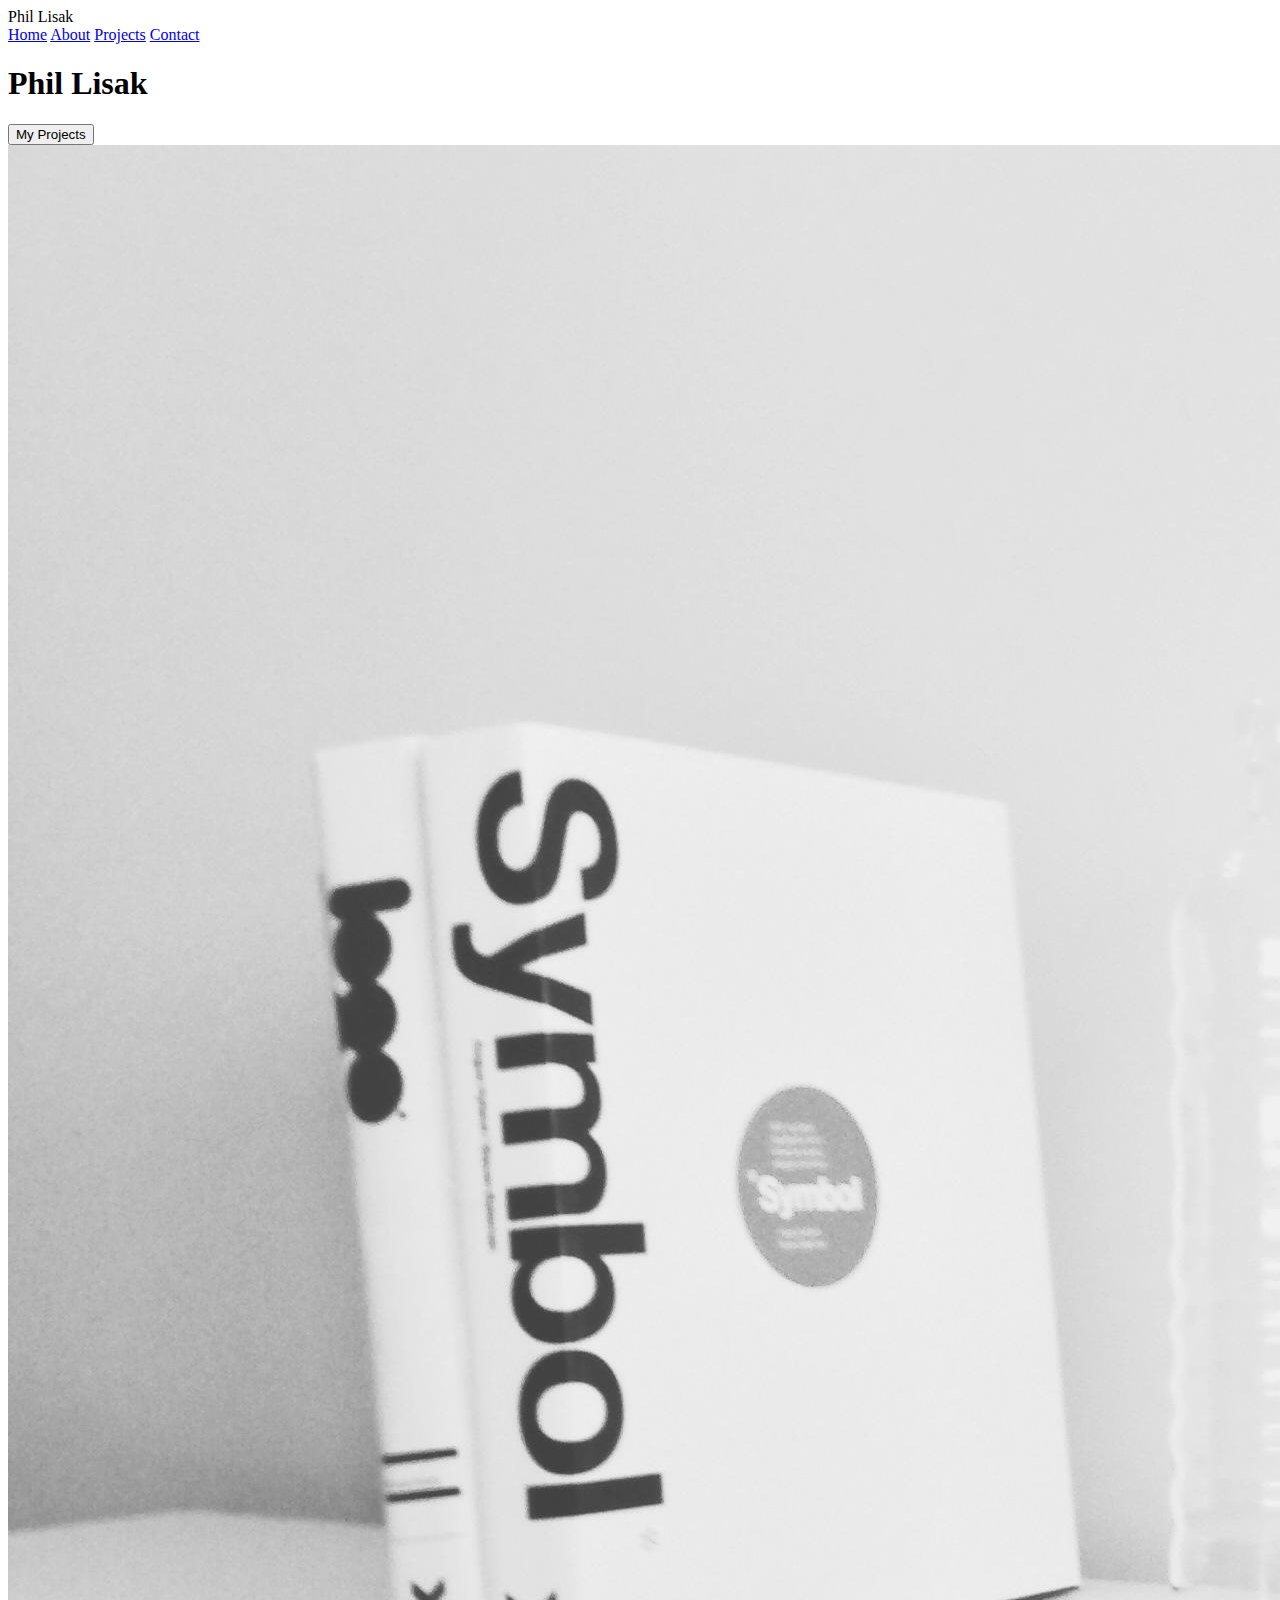
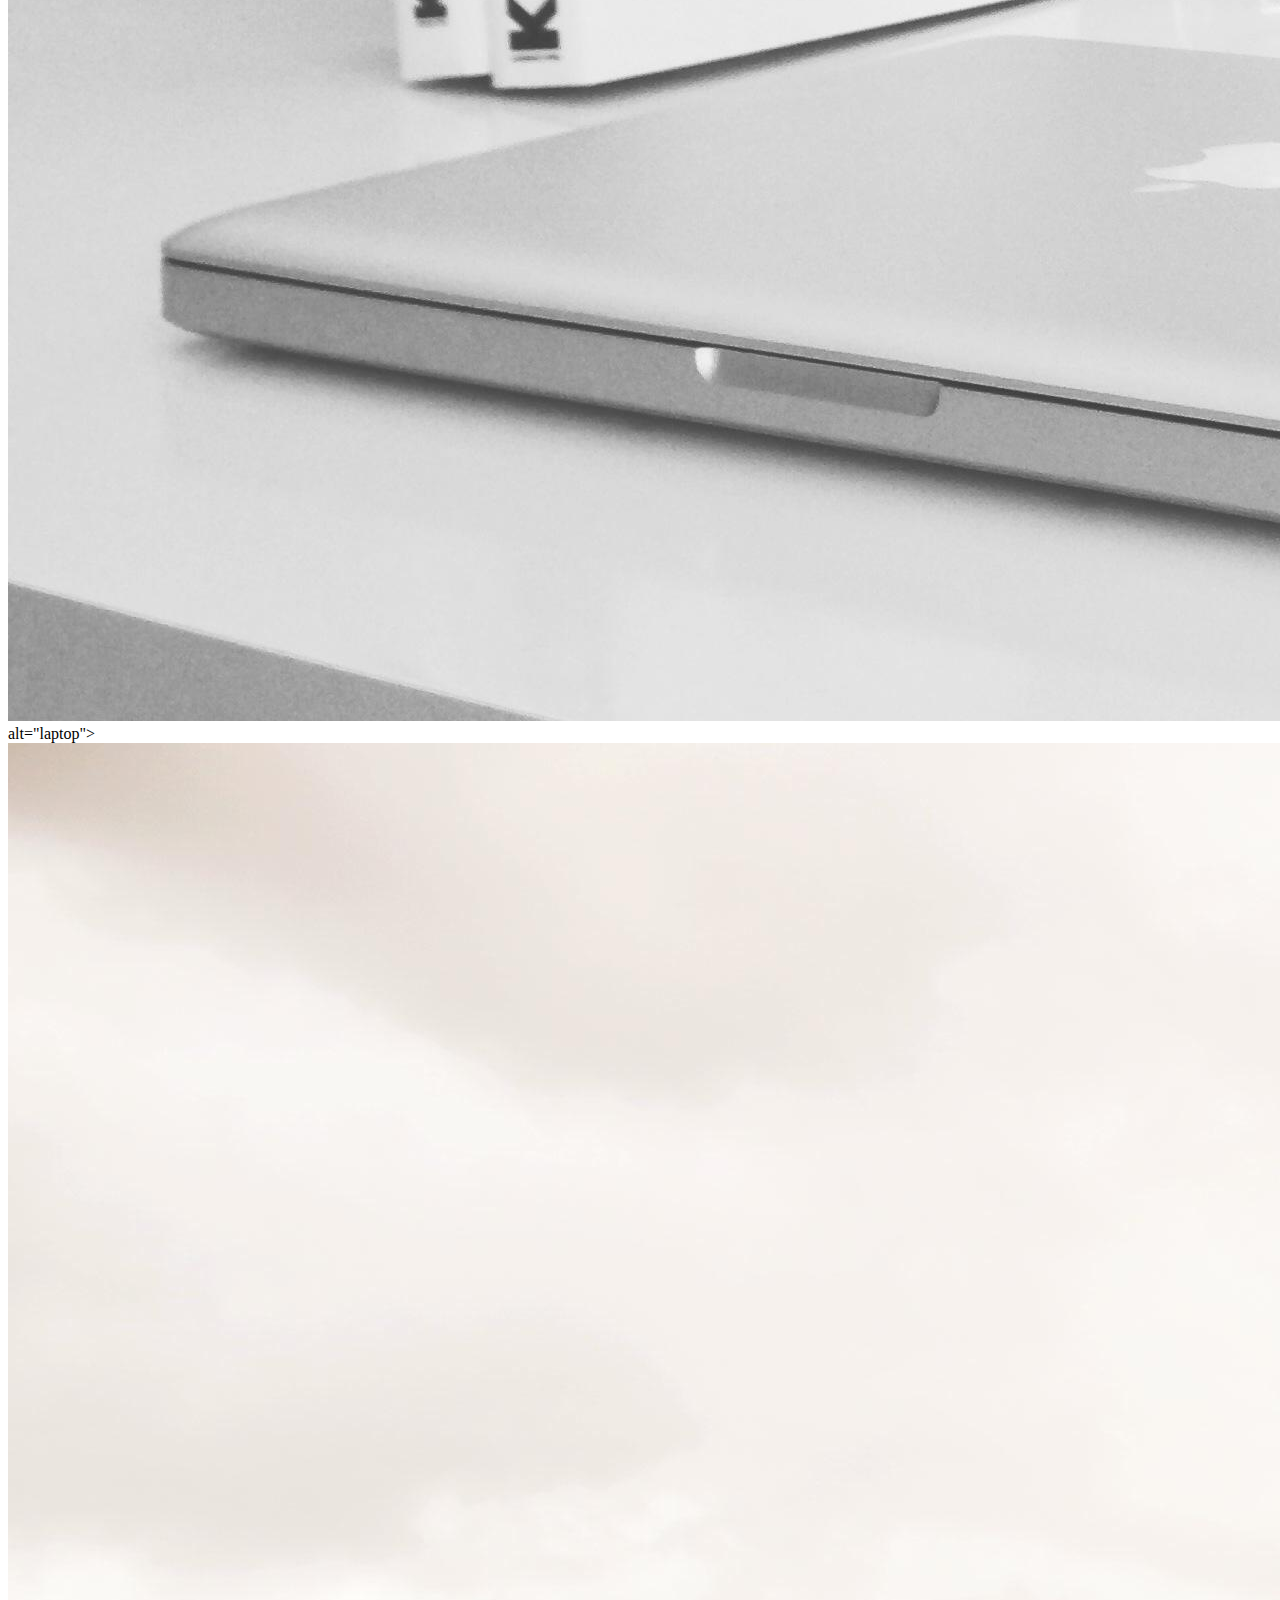
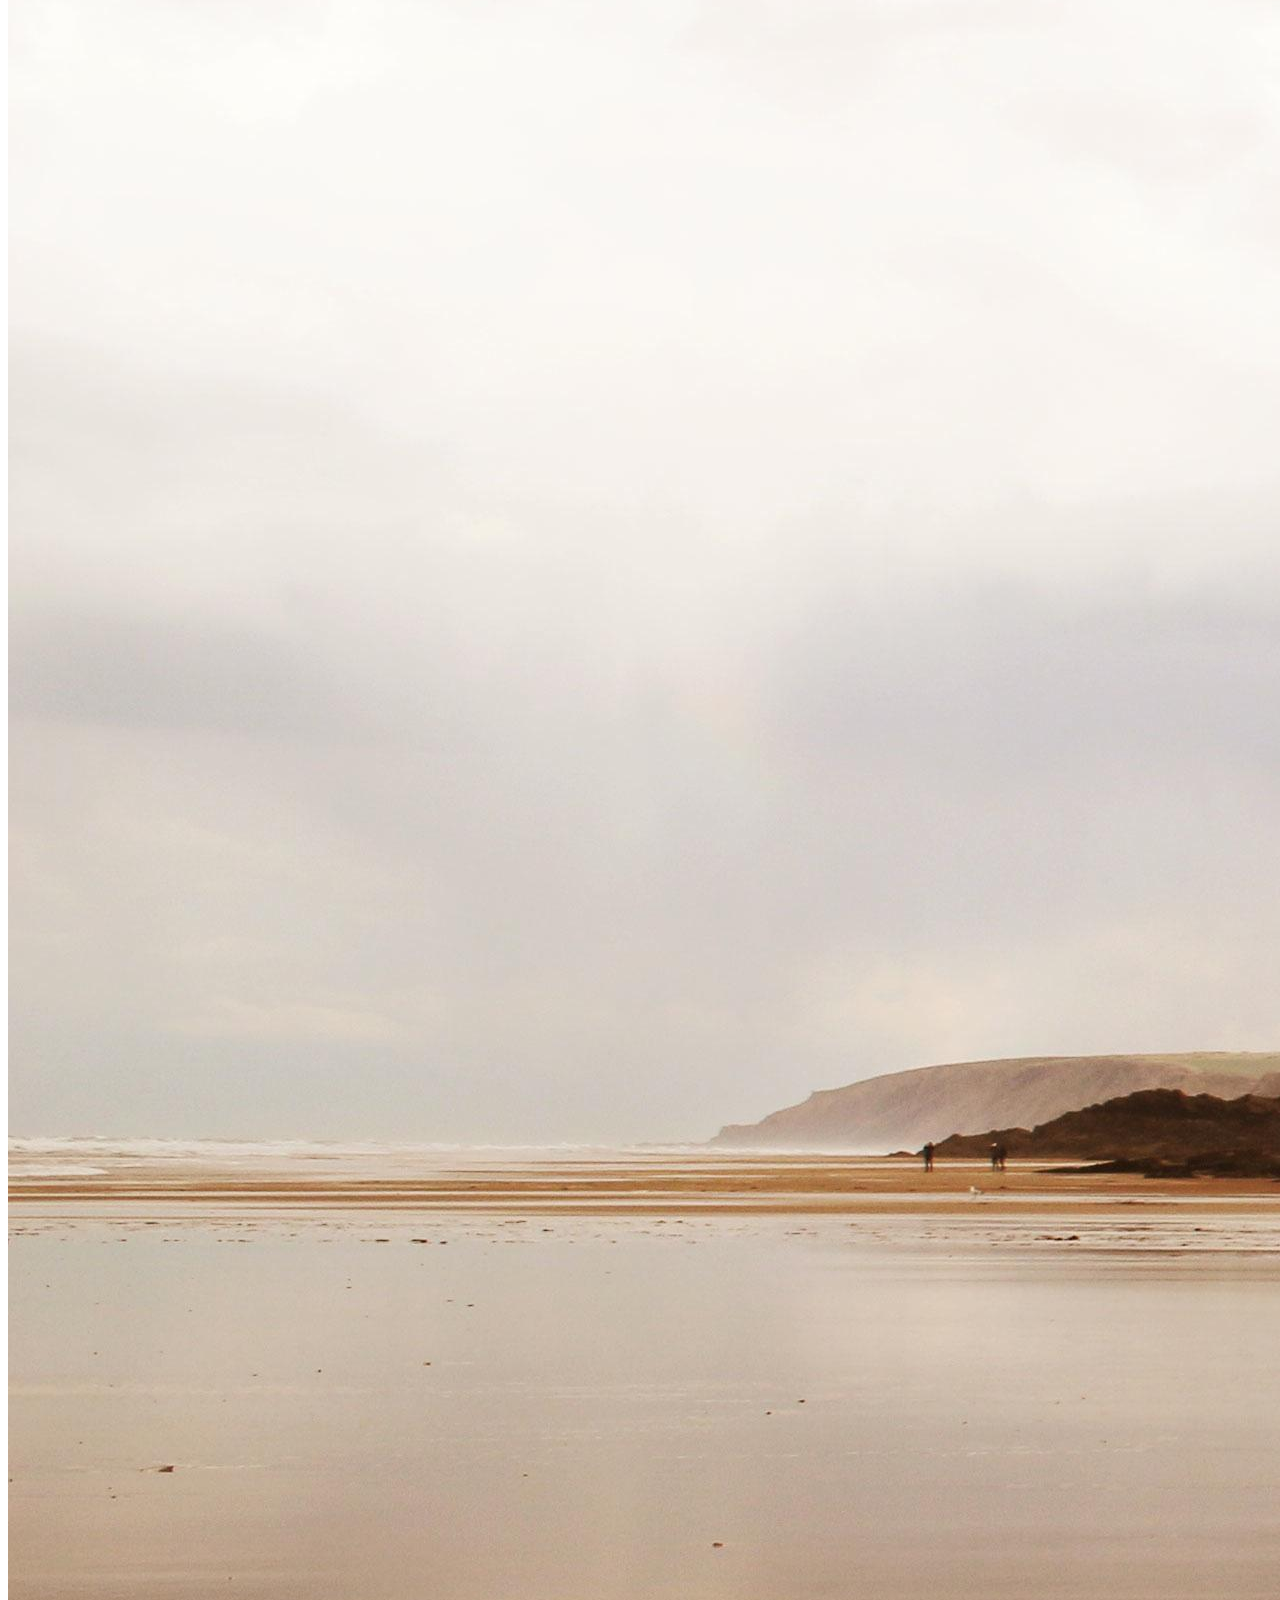
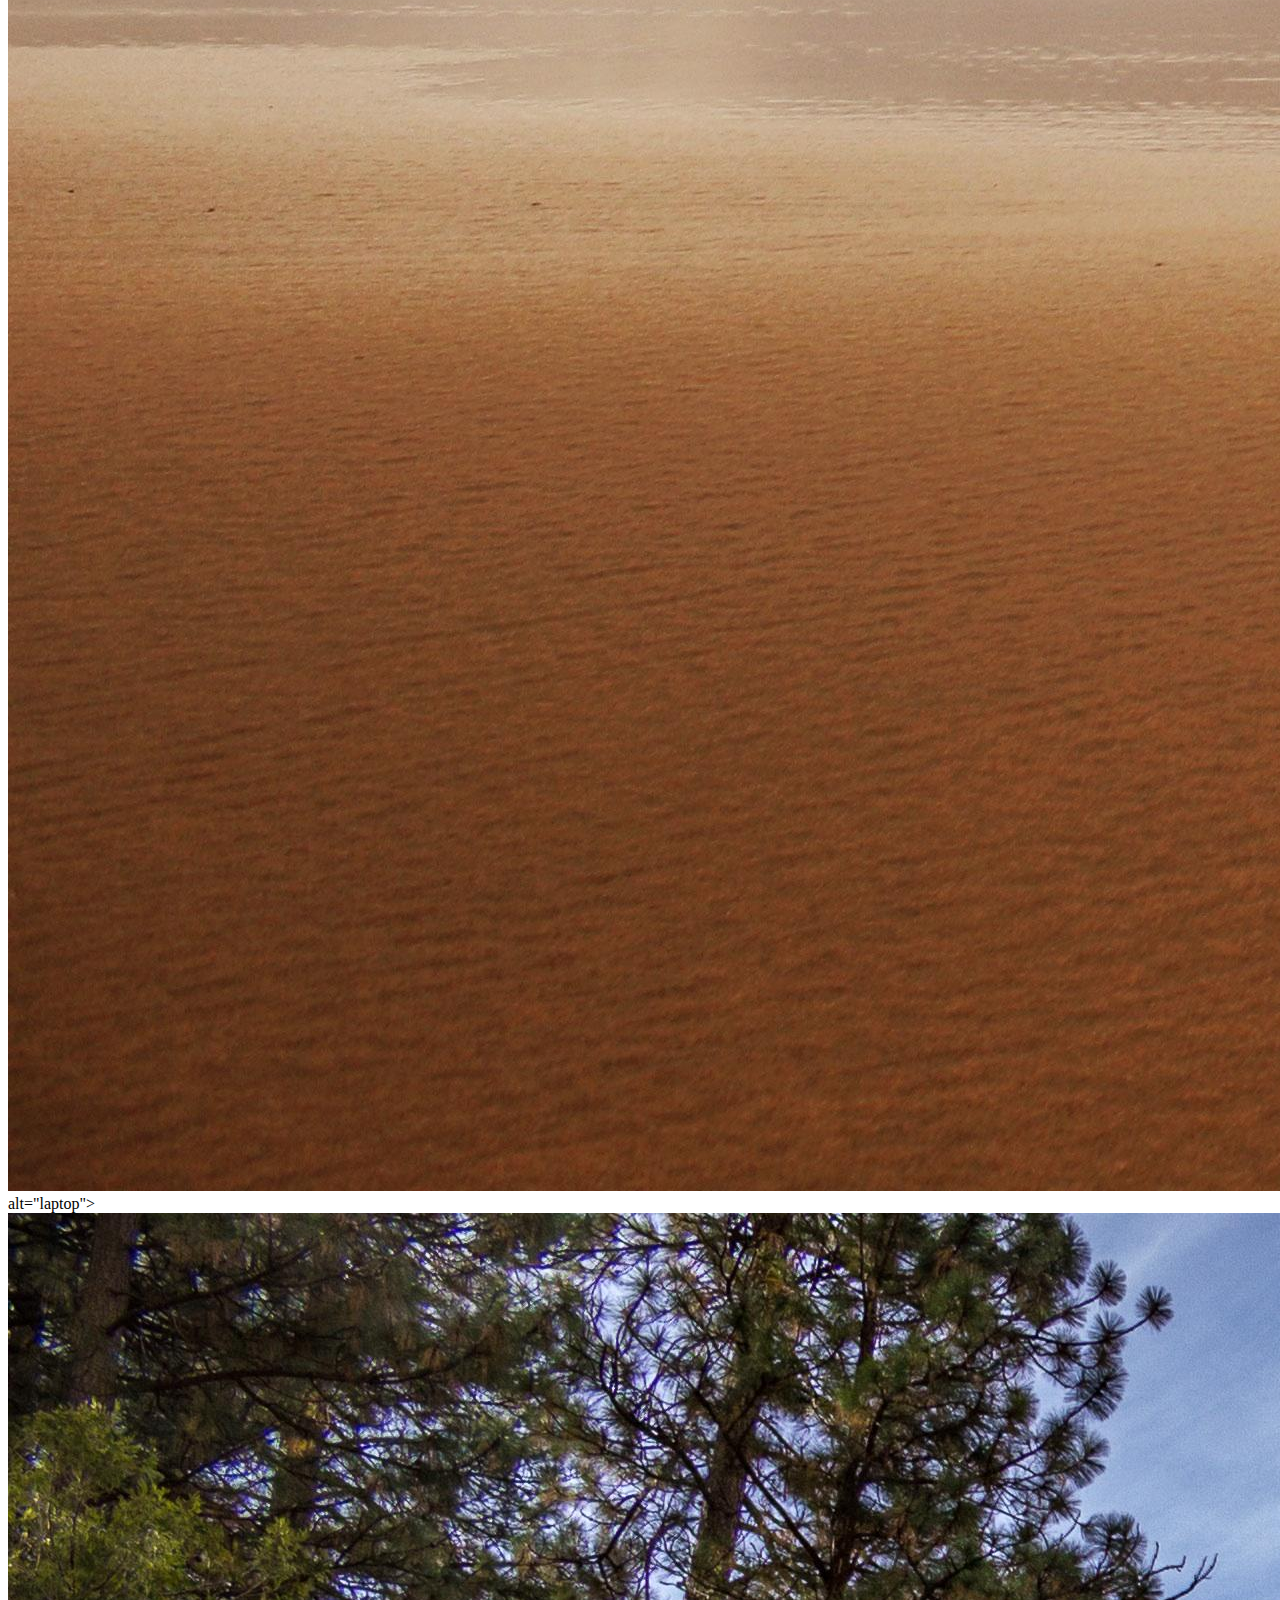
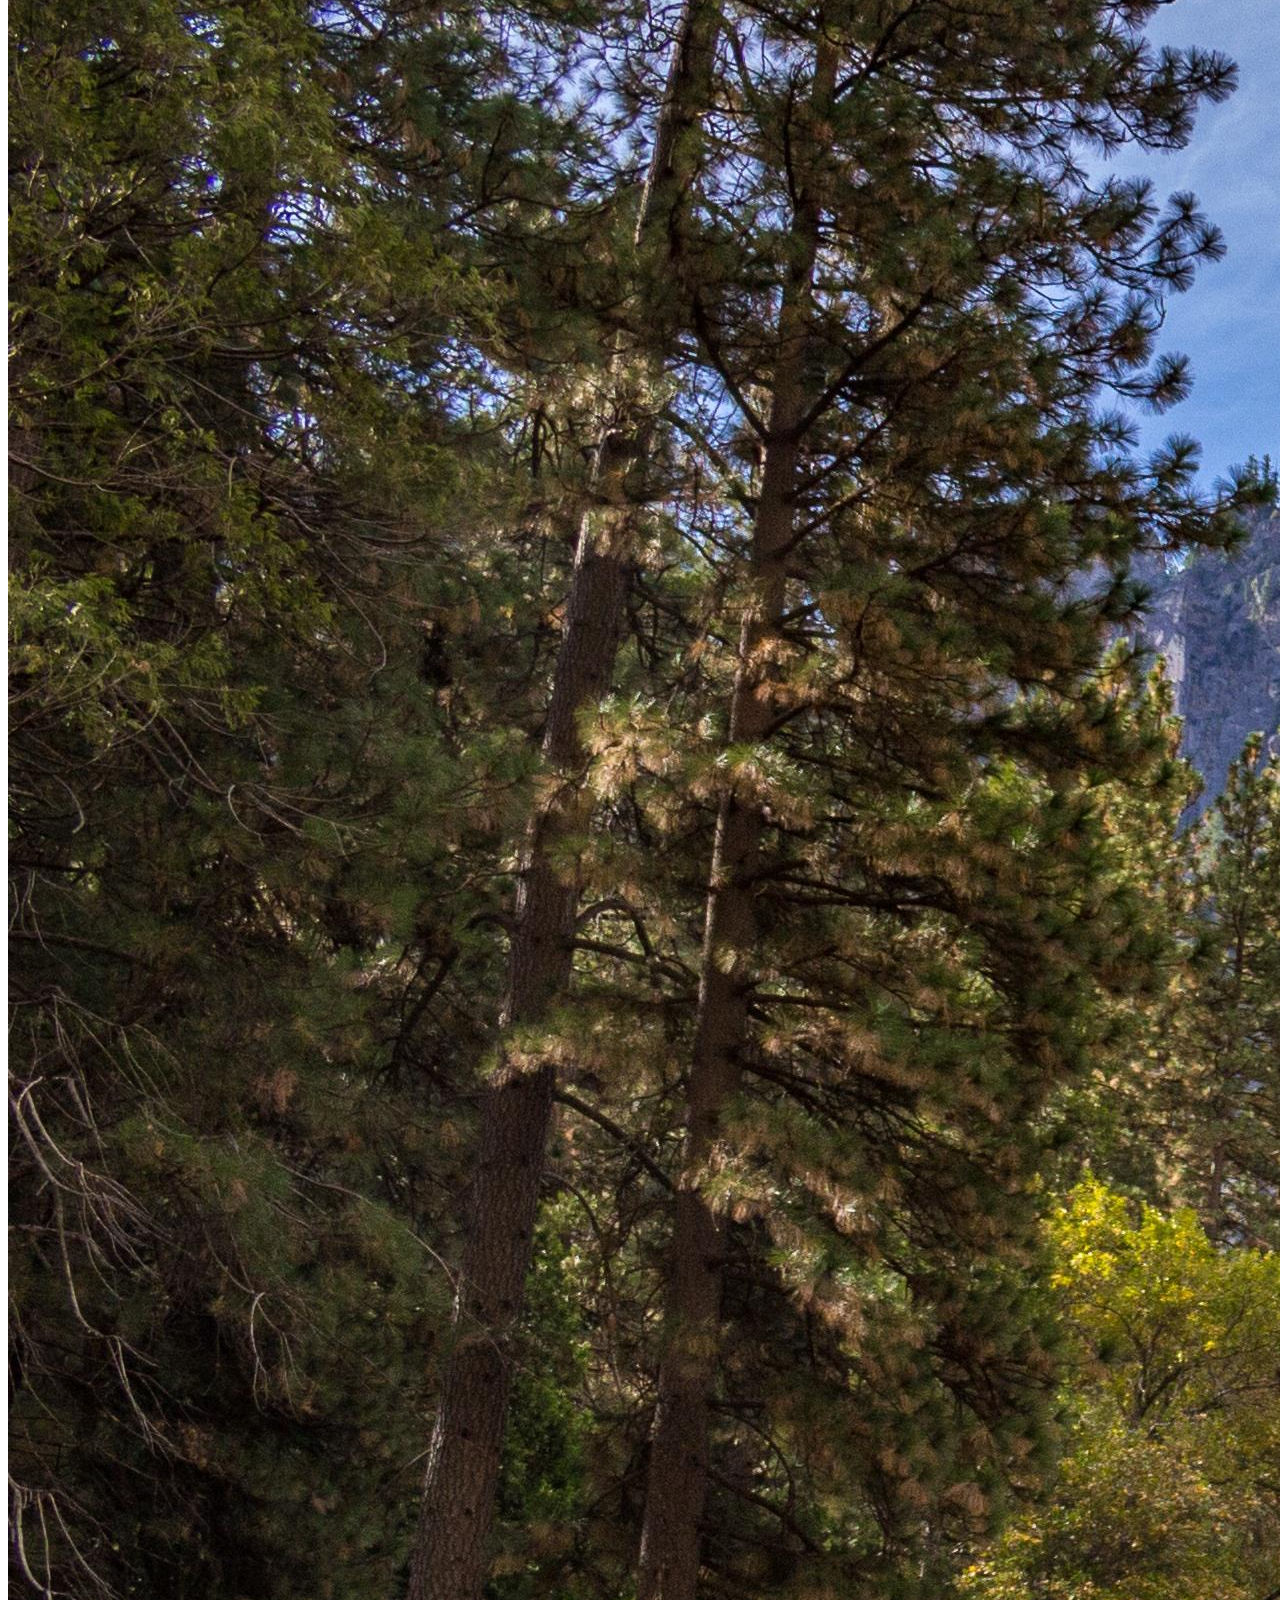
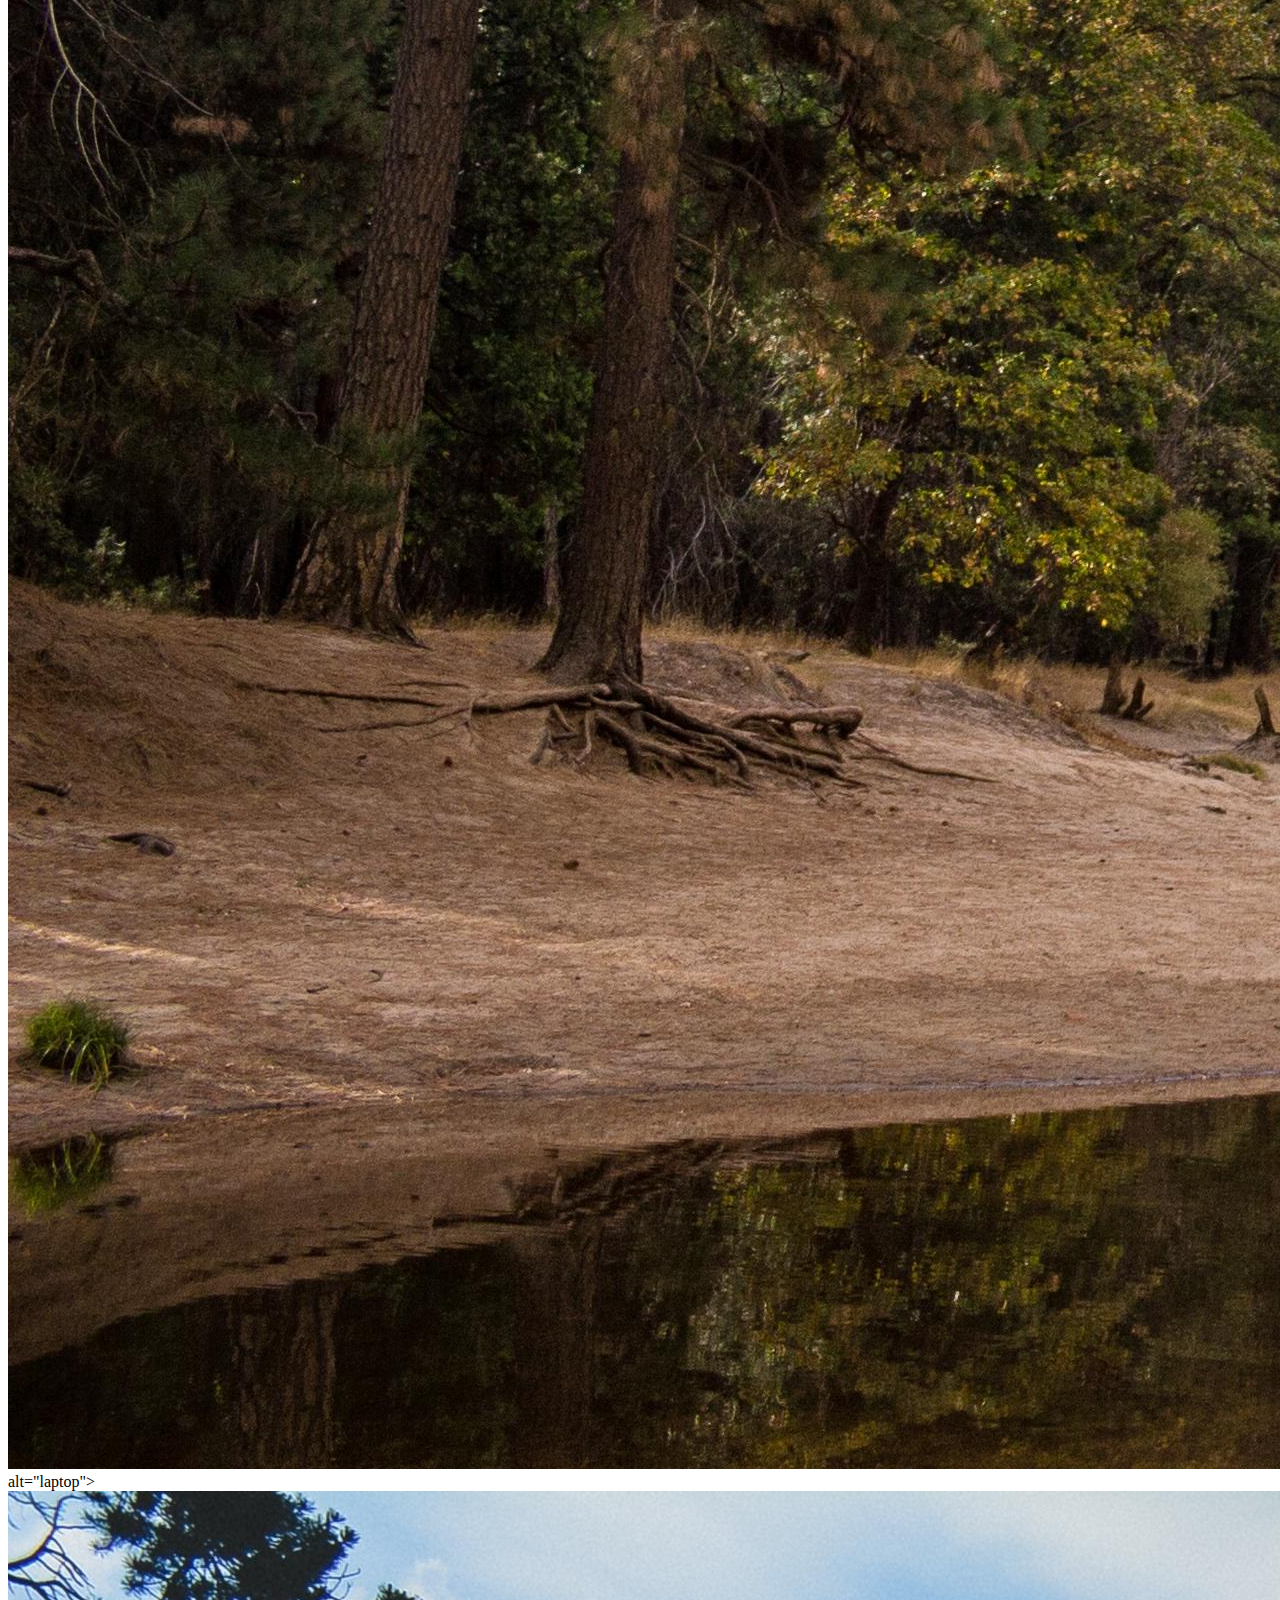
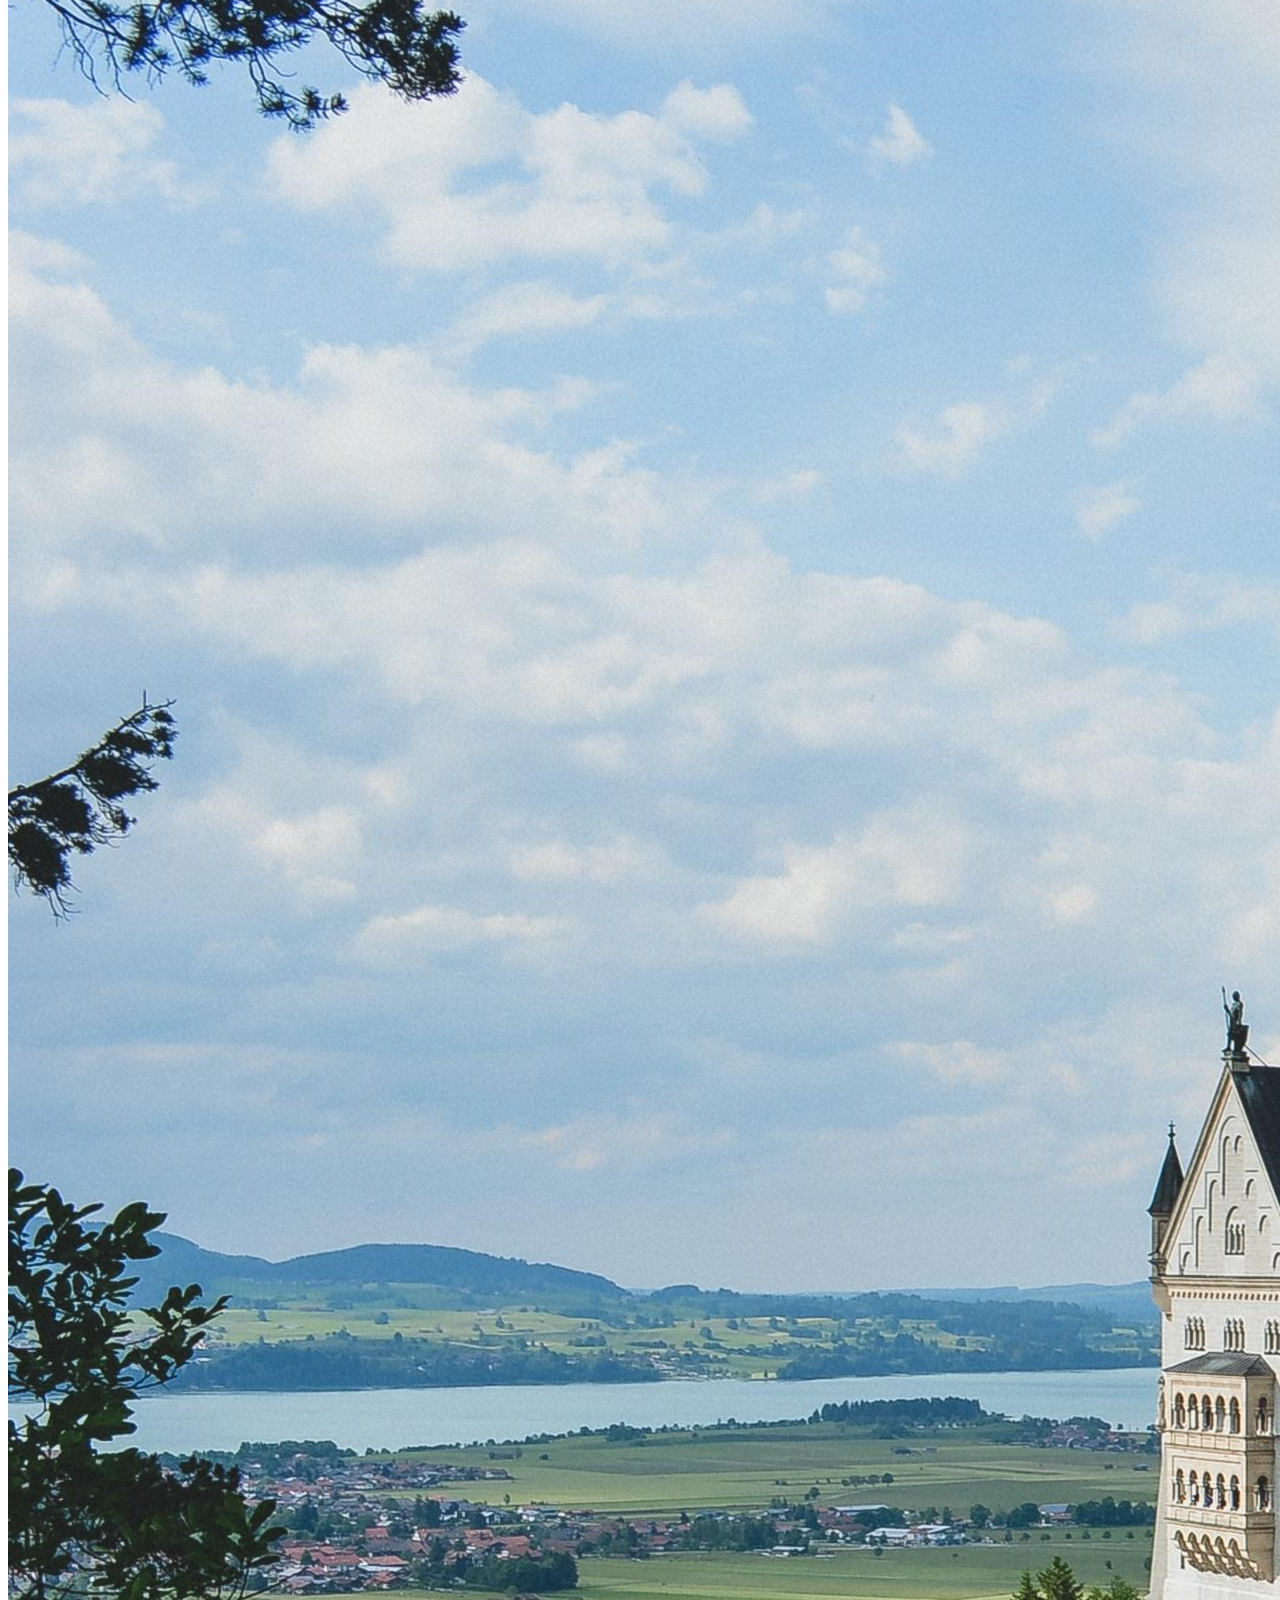
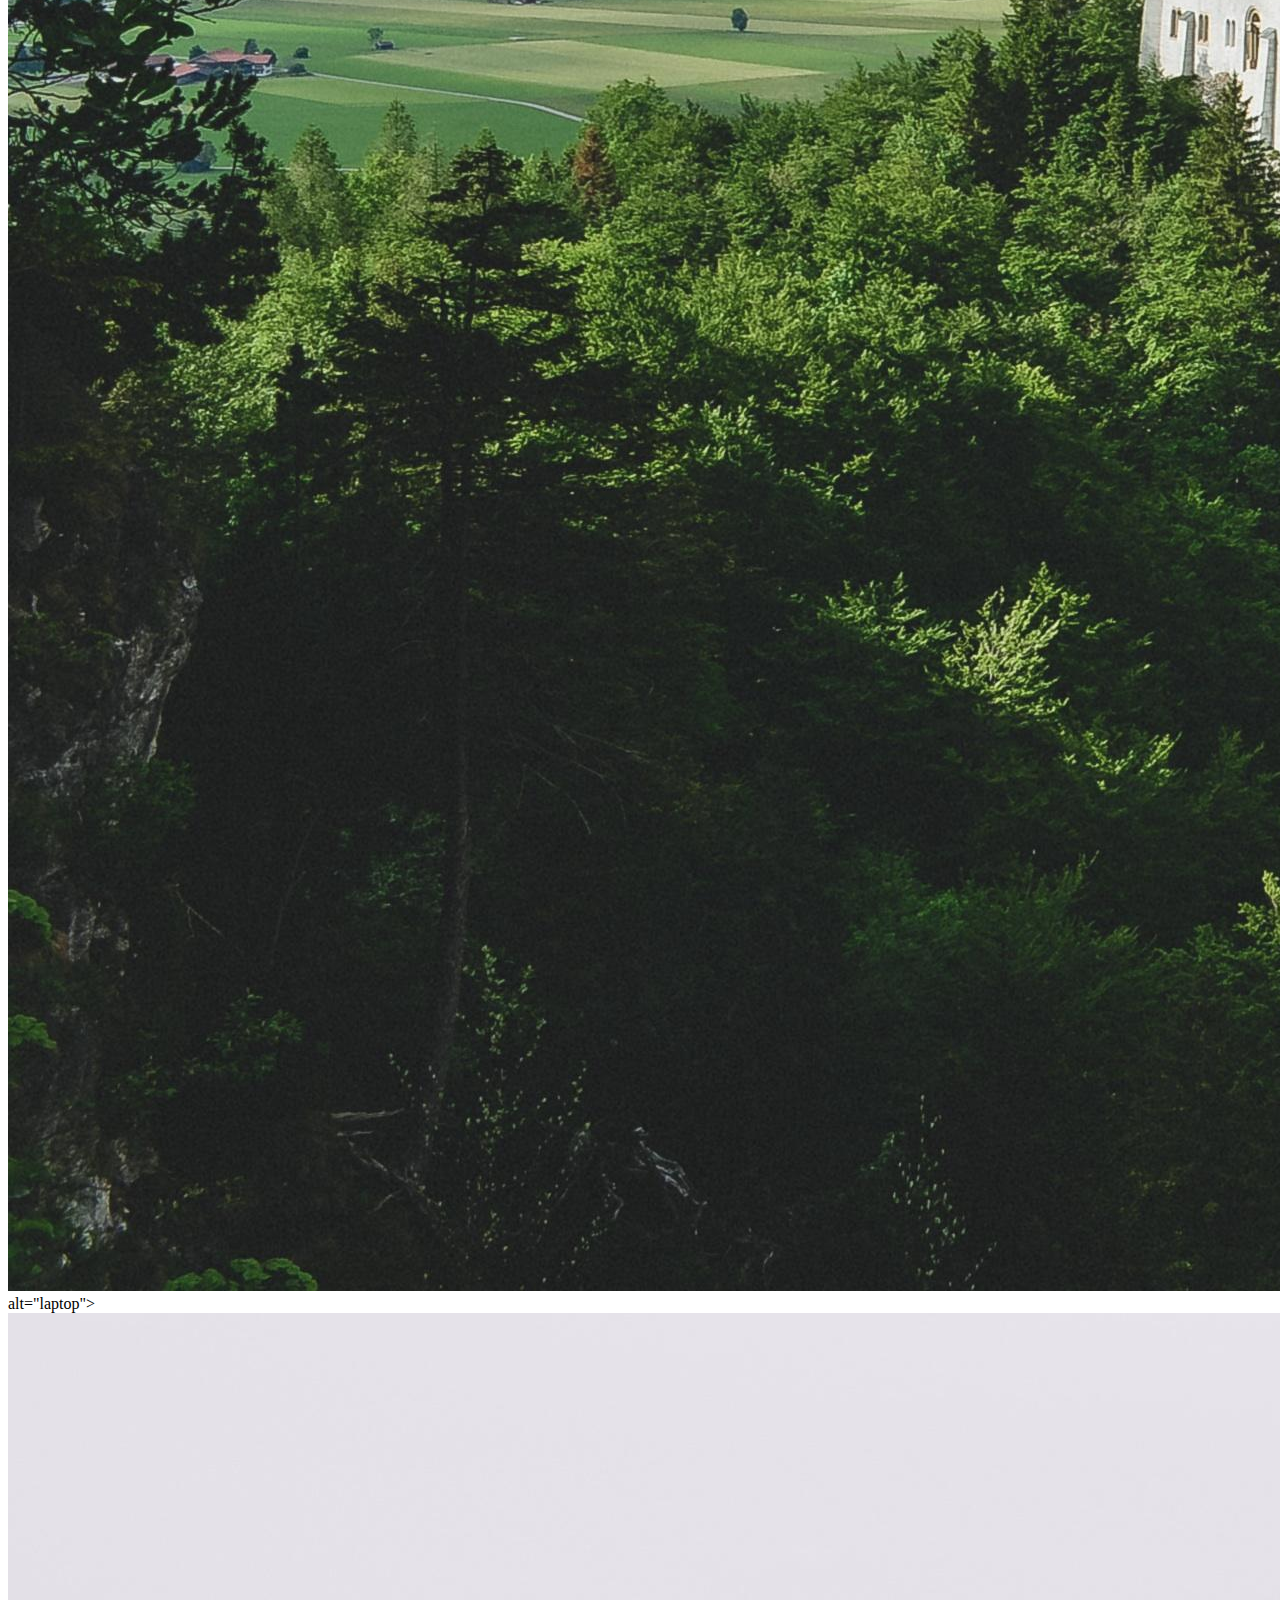
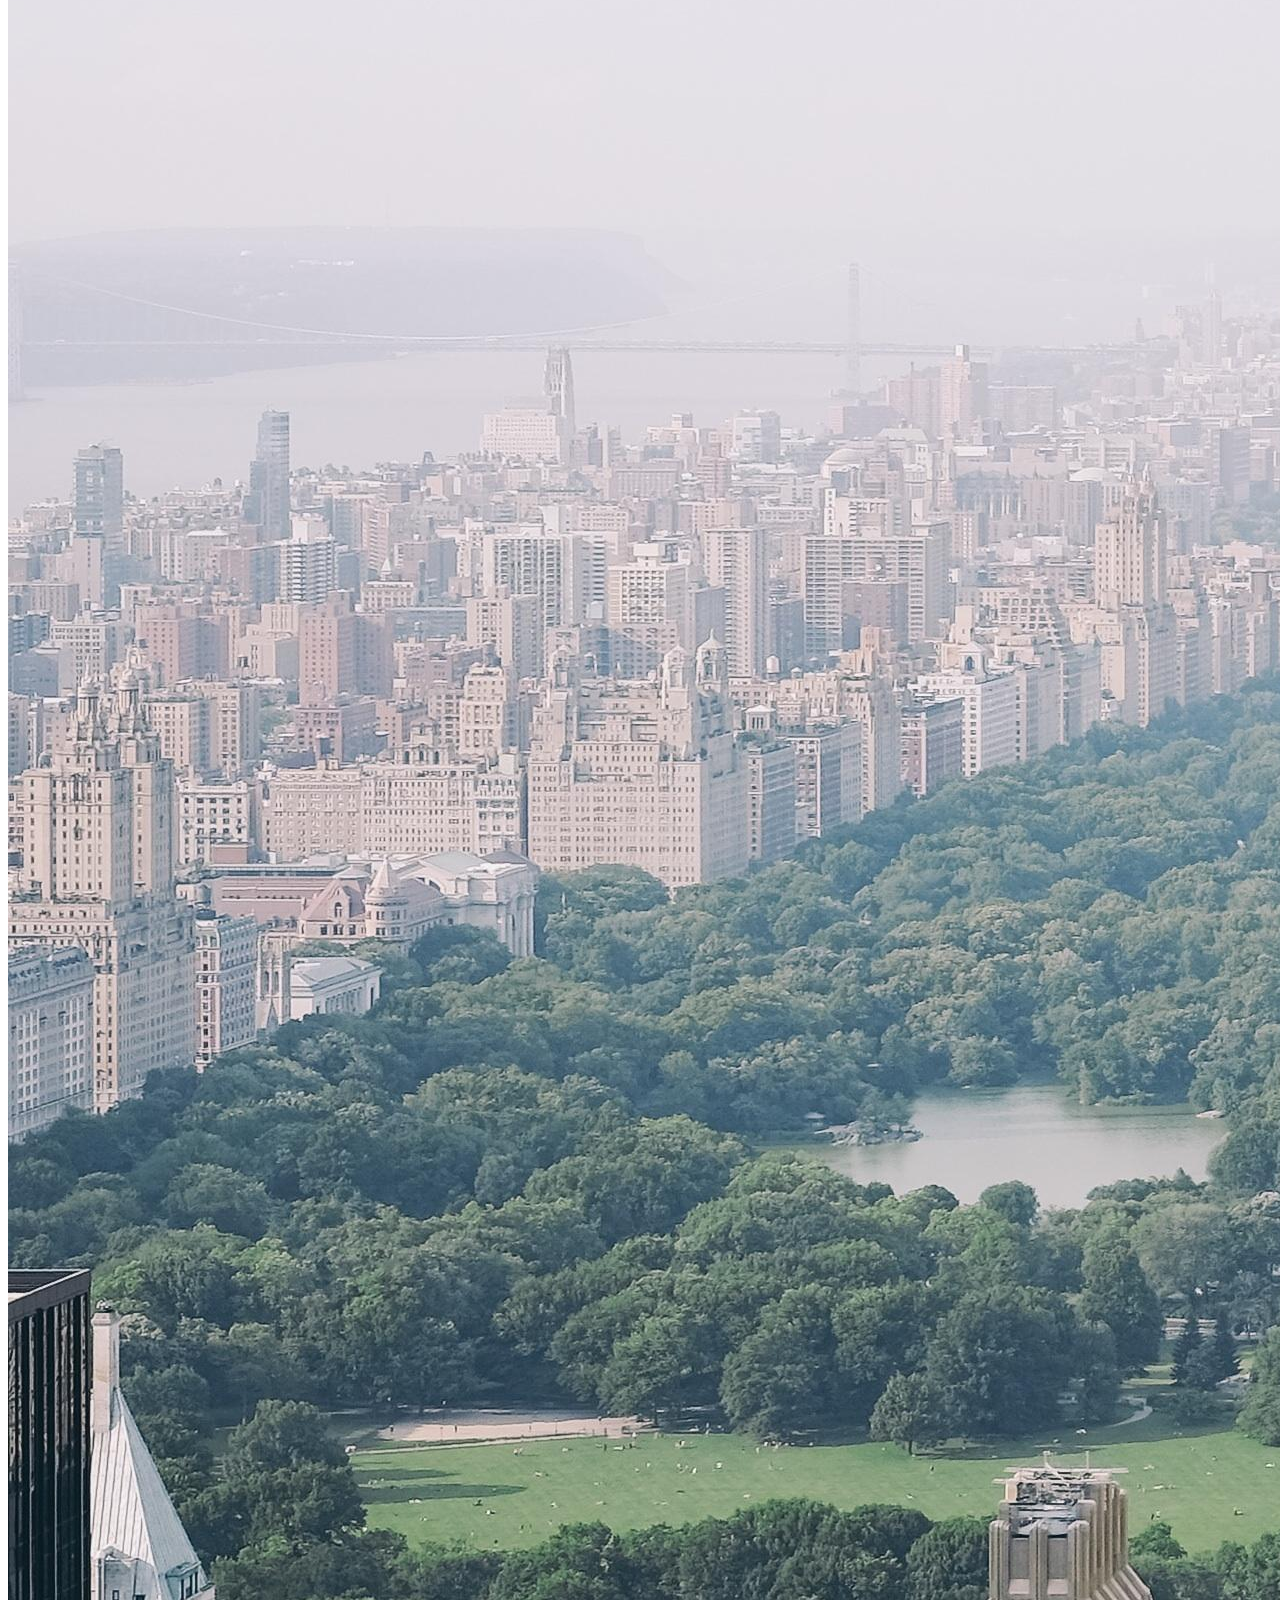
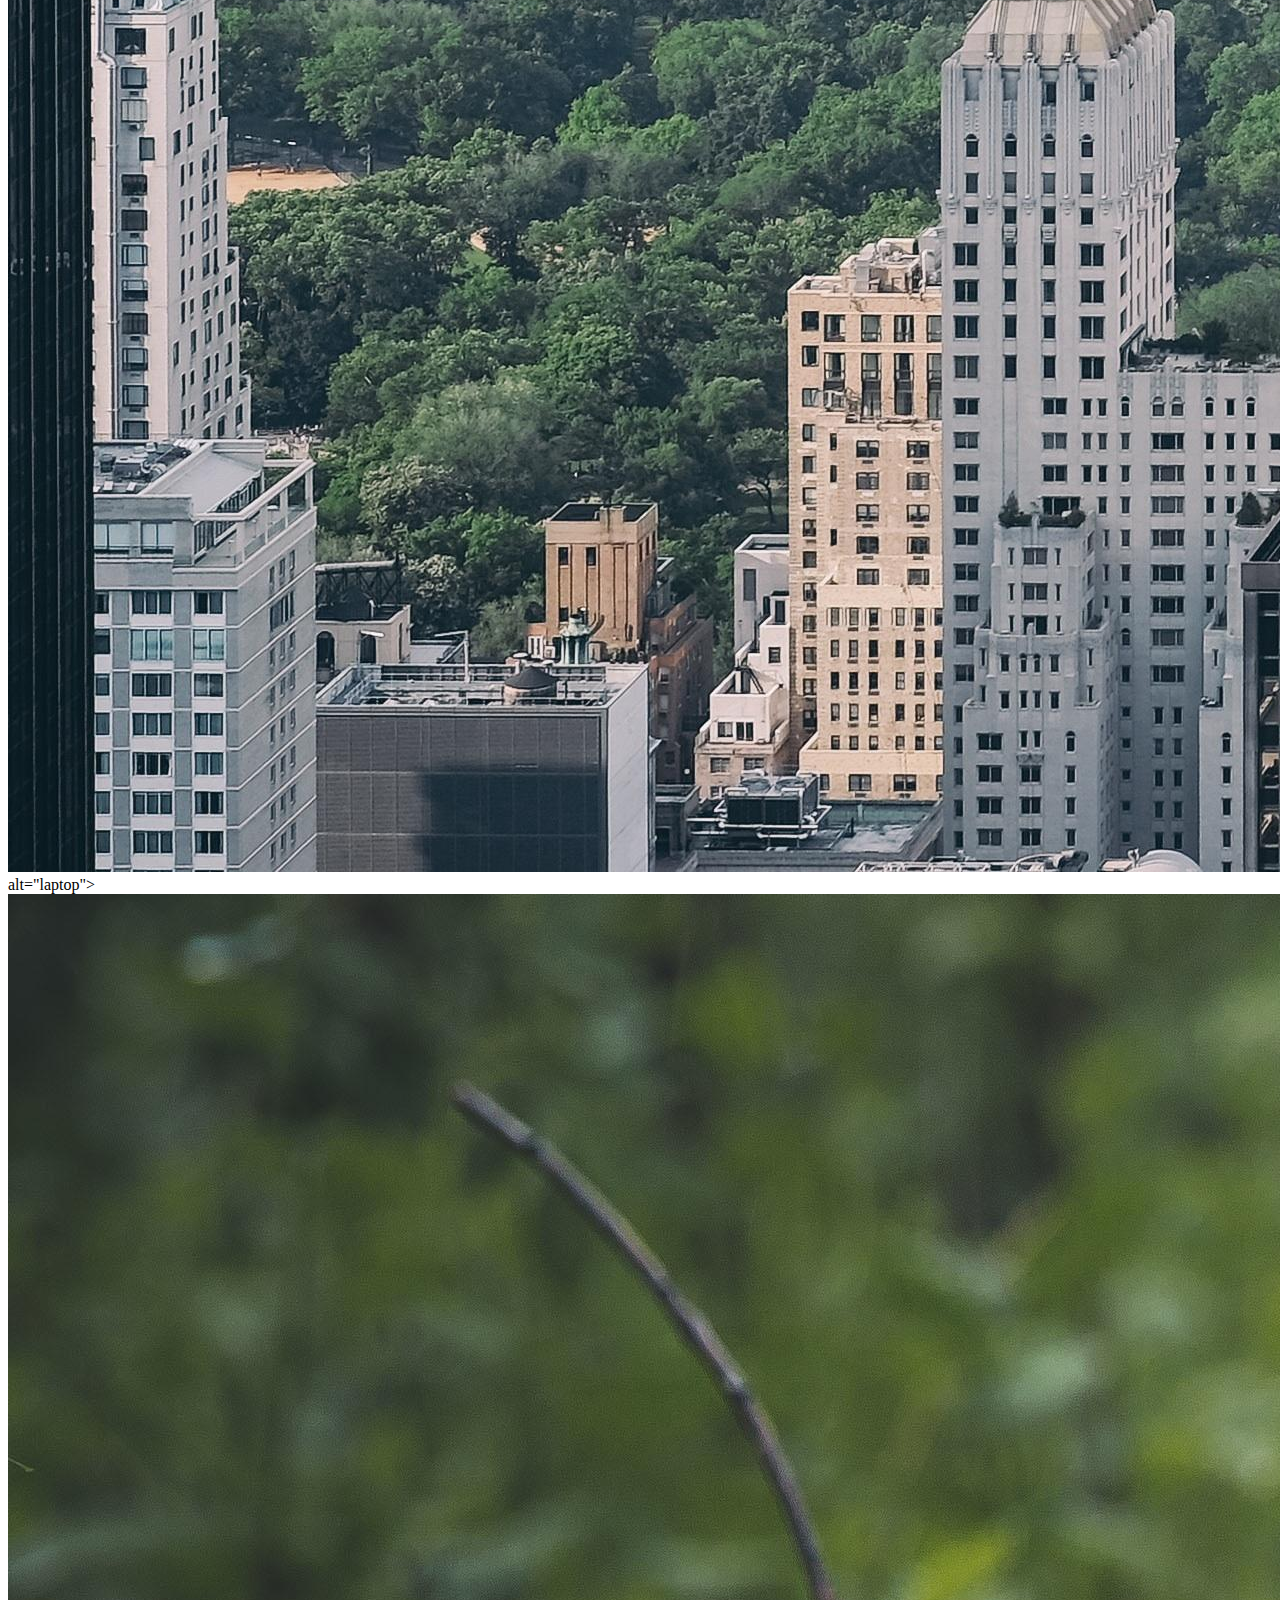
==== index.html @ b91d81b8 "Added images folder and image files to project" ====
<!DOCTYPE html>
<html lang="en">

<head>
    <meta charset="UTF-8">
    <meta name="viewport" content="width=device-width, initial-scale=1.0">
    <title>PHIL LISAK | MISUNDERSTOOD GENIUS</title>
</head>
<header>
    <div class="container">
        Phil Lisak
        <div class="navbar">
            <nav>
                <a href="./index.html">Home</a>
                <a href="./about.html">About</a>
                <a href="./projects.html">Projects</a>
                <a href="./contact.html">Contact</a>
            </nav>
        </div>
    </div>
</header>

<body>
    <section class="big-box">
        <div>
            <h1>Phil Lisak</h1>
            <button>My Projects</button>
        </div>
    </section>
    <section class="small-box">
        <div class="box-1">
            <img src=./images/119-3264x2176.jpg> alt="laptop"></div>
        </div>
        <div class="box-2">
            <img src=./images/1055-5472x3648.jpg> alt="laptop"></div>
        </div>
        <div class="box-3">
            <img src=./images/1043-5184x3456.jpg> alt="laptop"></div>
        </div>
        <div class="box-4">
            <img src=./images/1040-4496x3000.jpg> alt="laptop"></div>
        </div>
        <div class="box-5">
            <img src=./images/1029-4887x2759.jpg> alt="laptop"></div>
        </div>
        <div class="box-6">
            <img src=./images/1025-4951x3301.jpg> alt="laptop"></div>
        </div>
    </section>
</body>
<footer>

</footer>

</html>
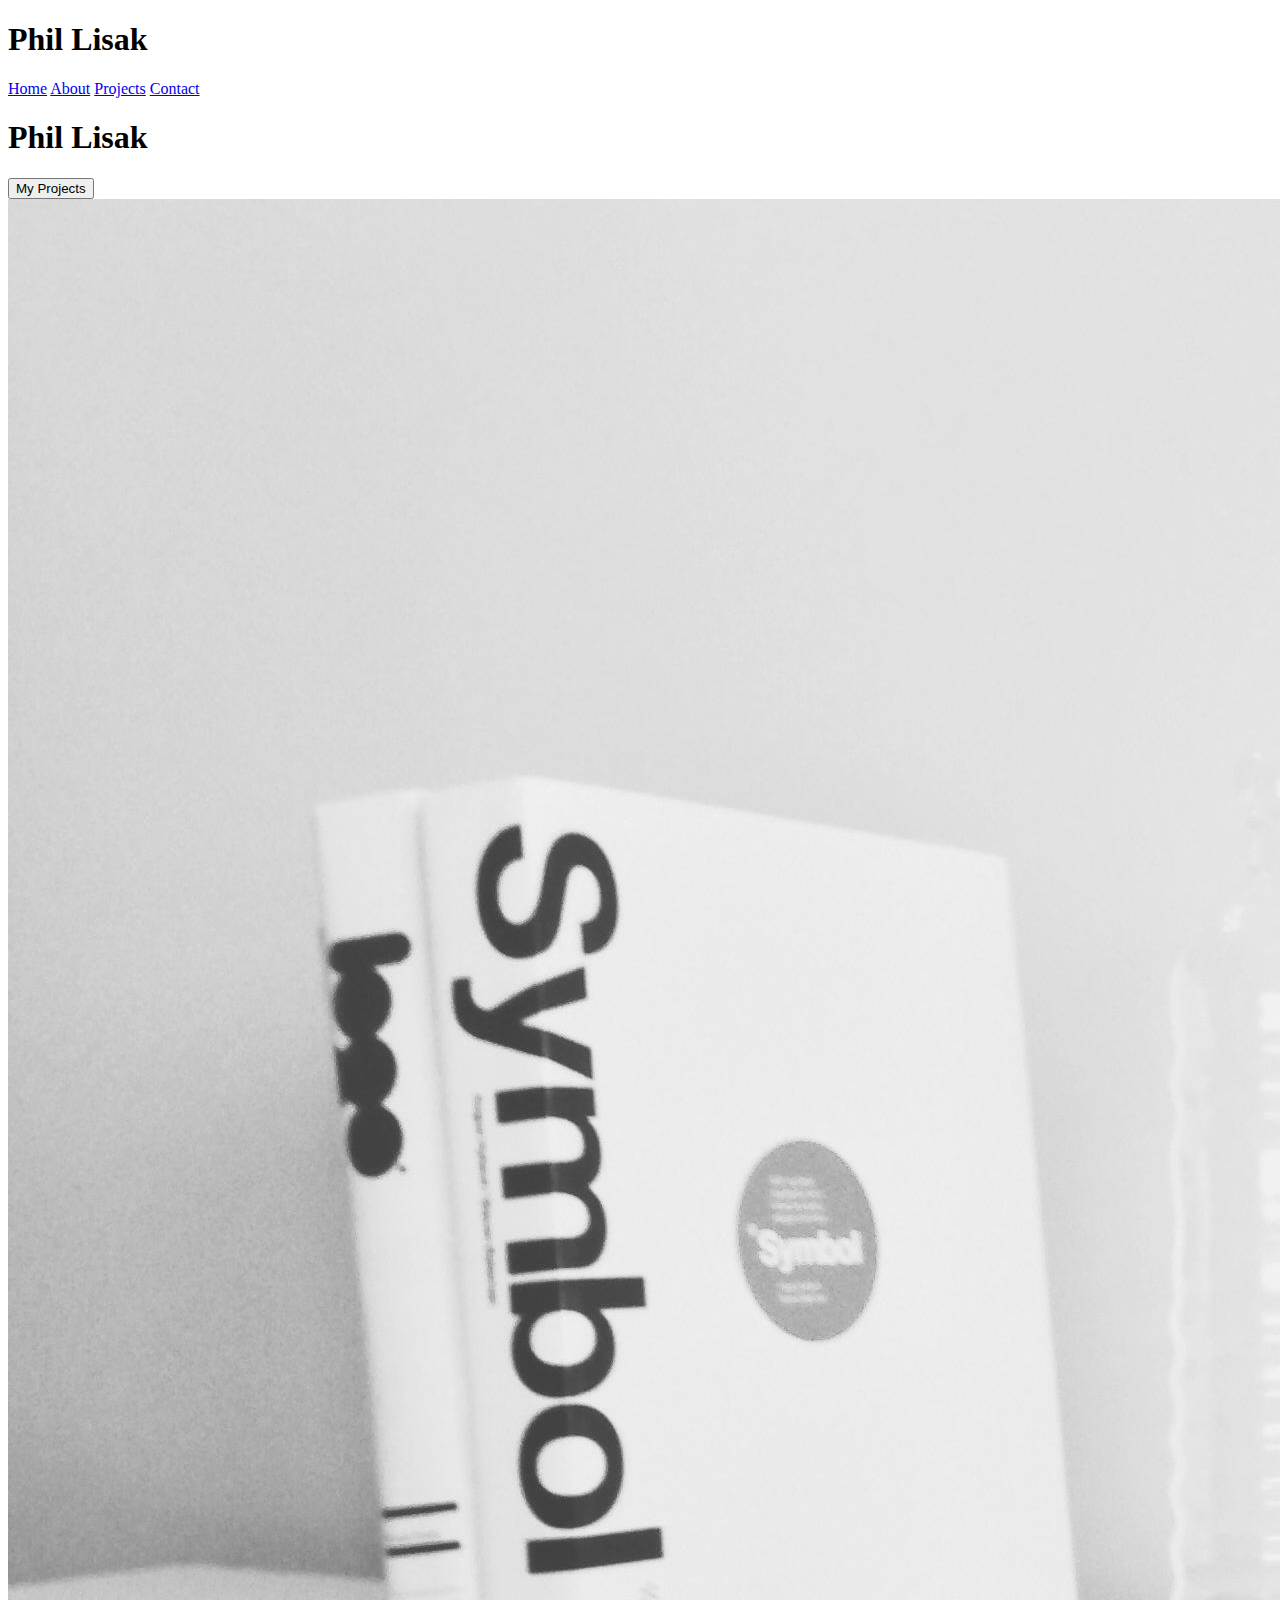
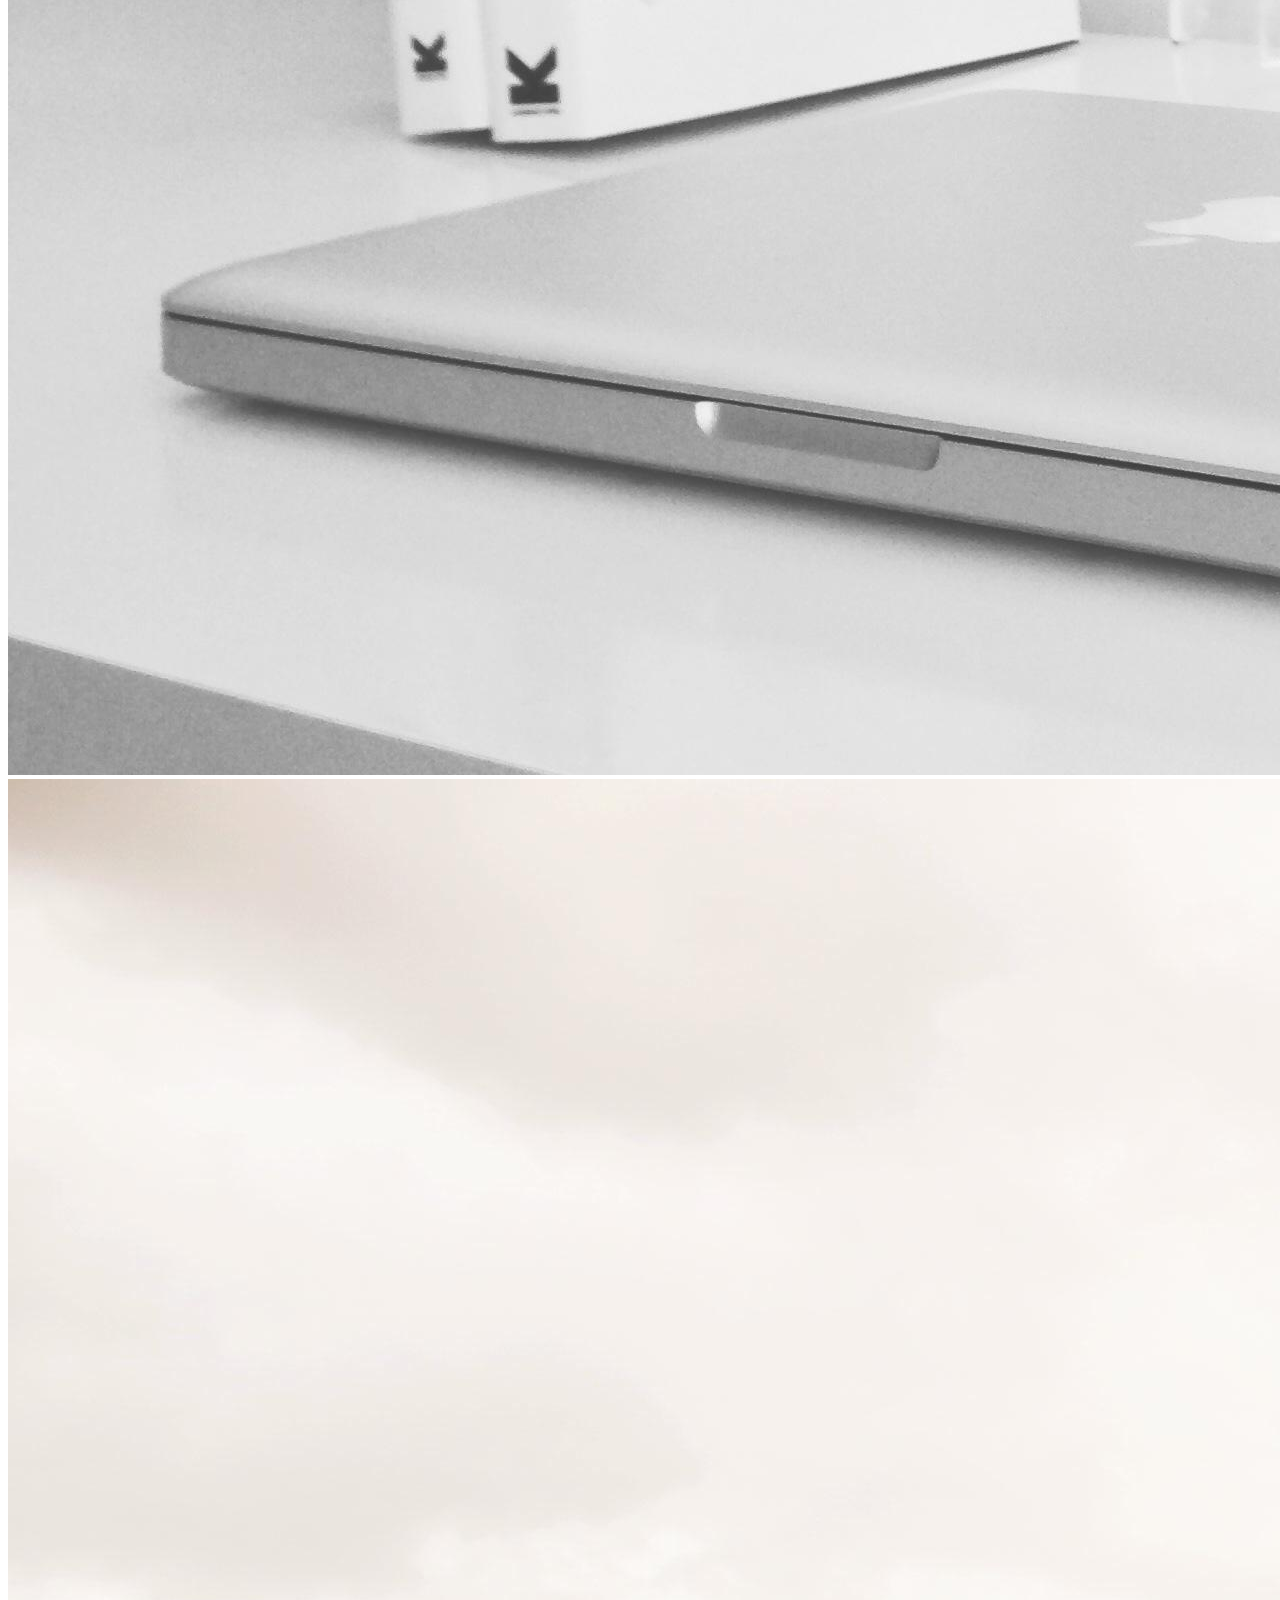
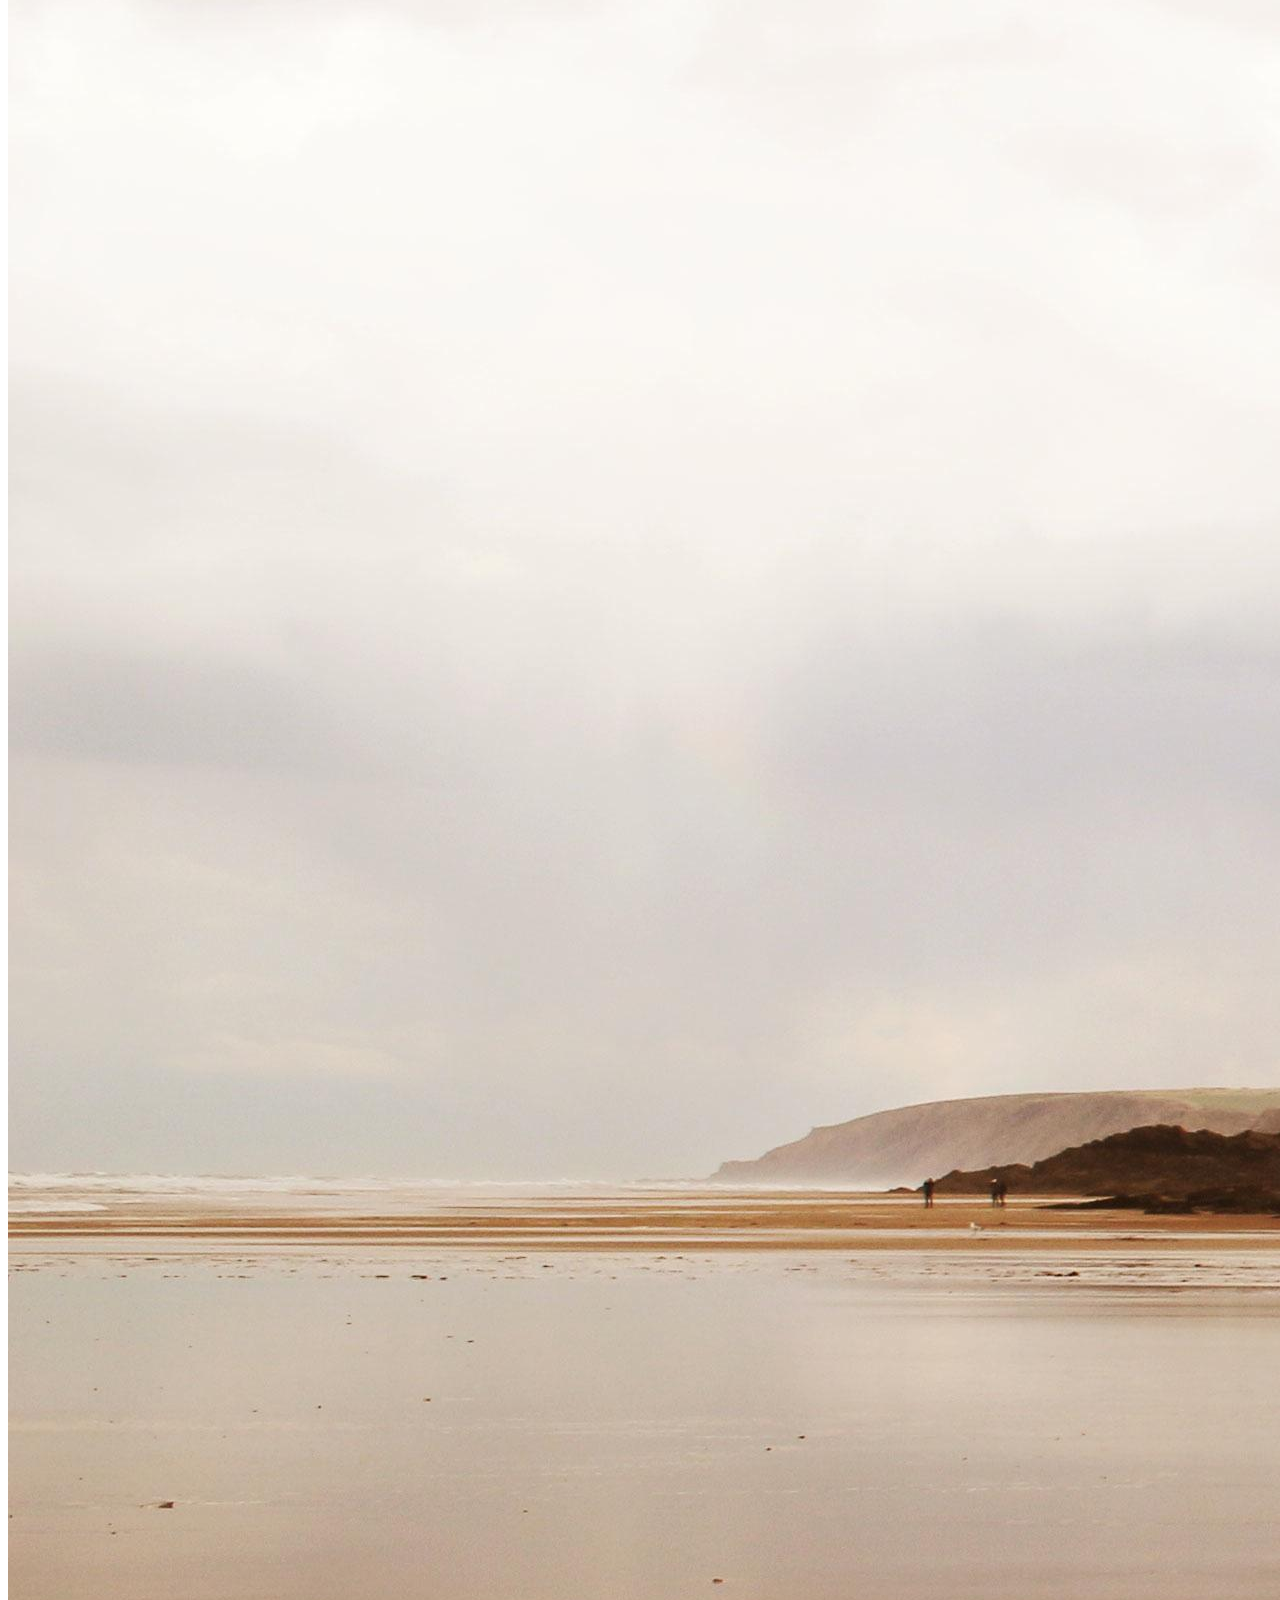
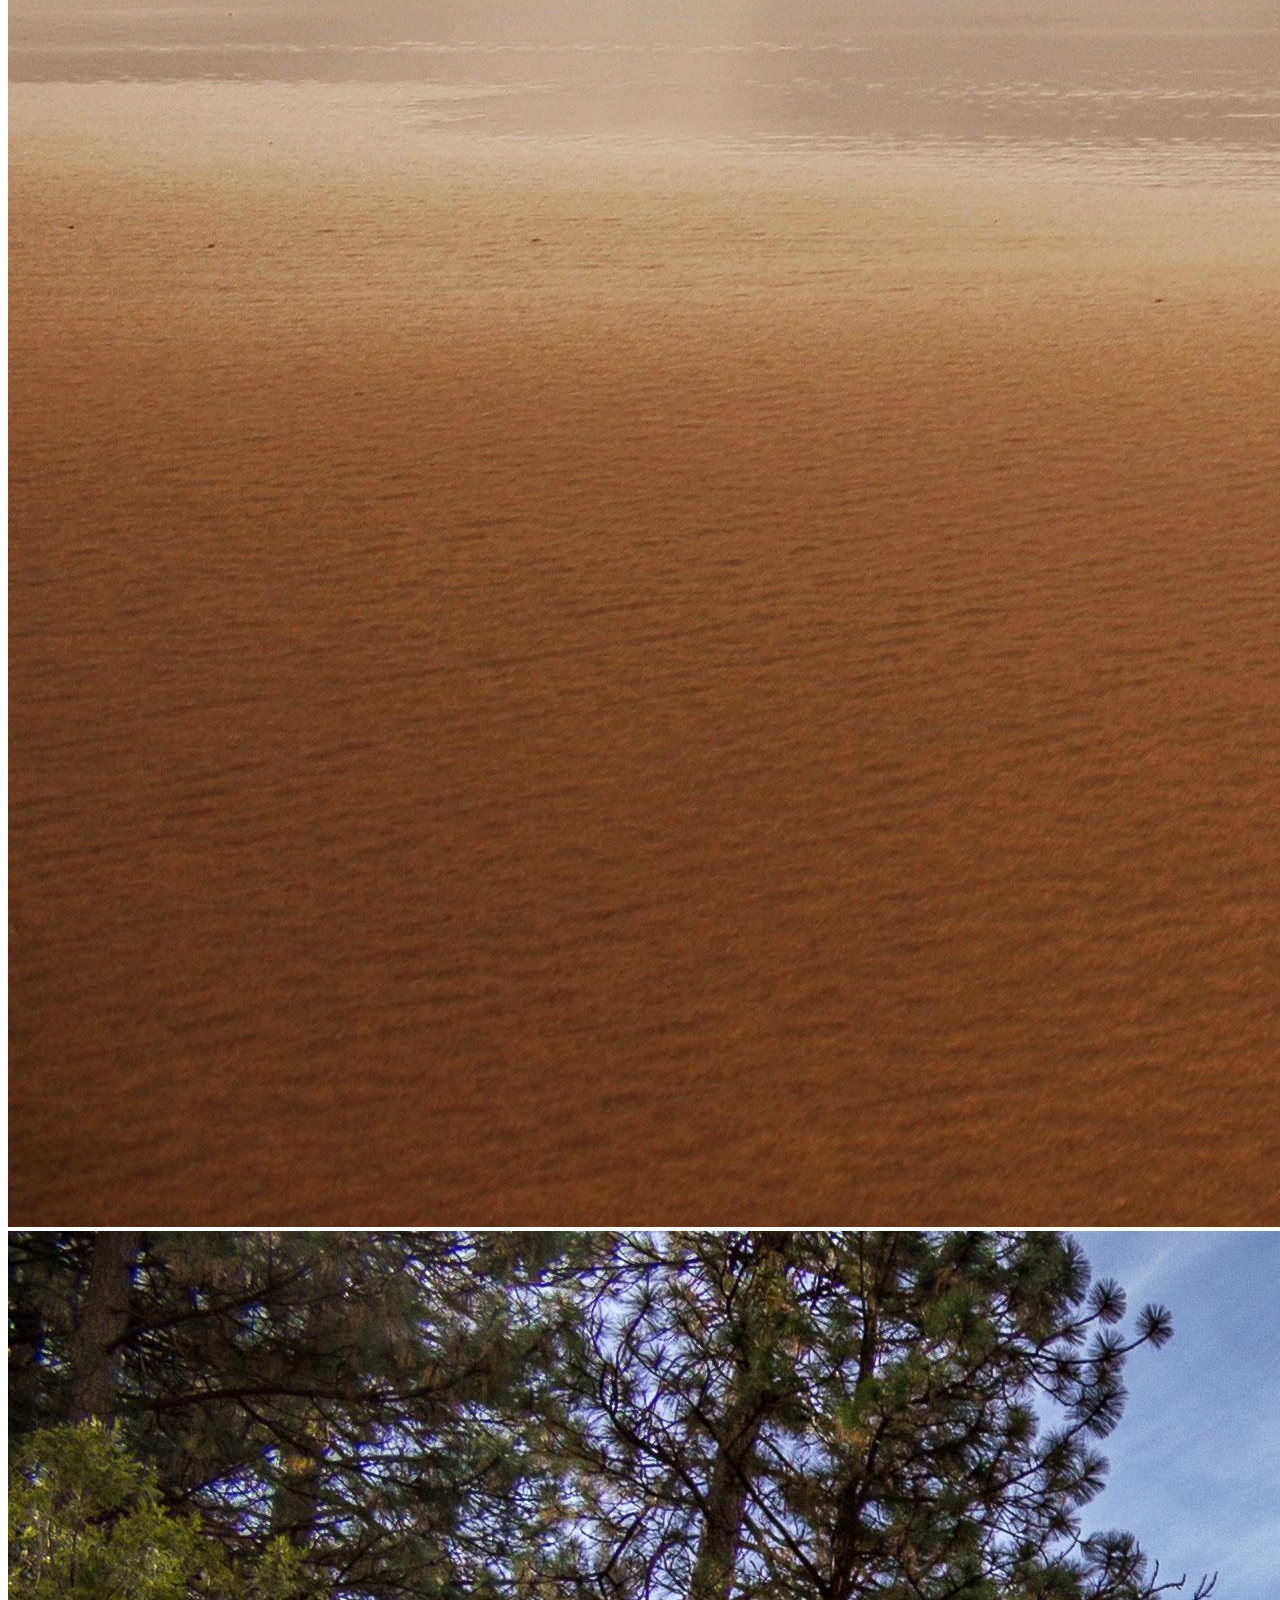
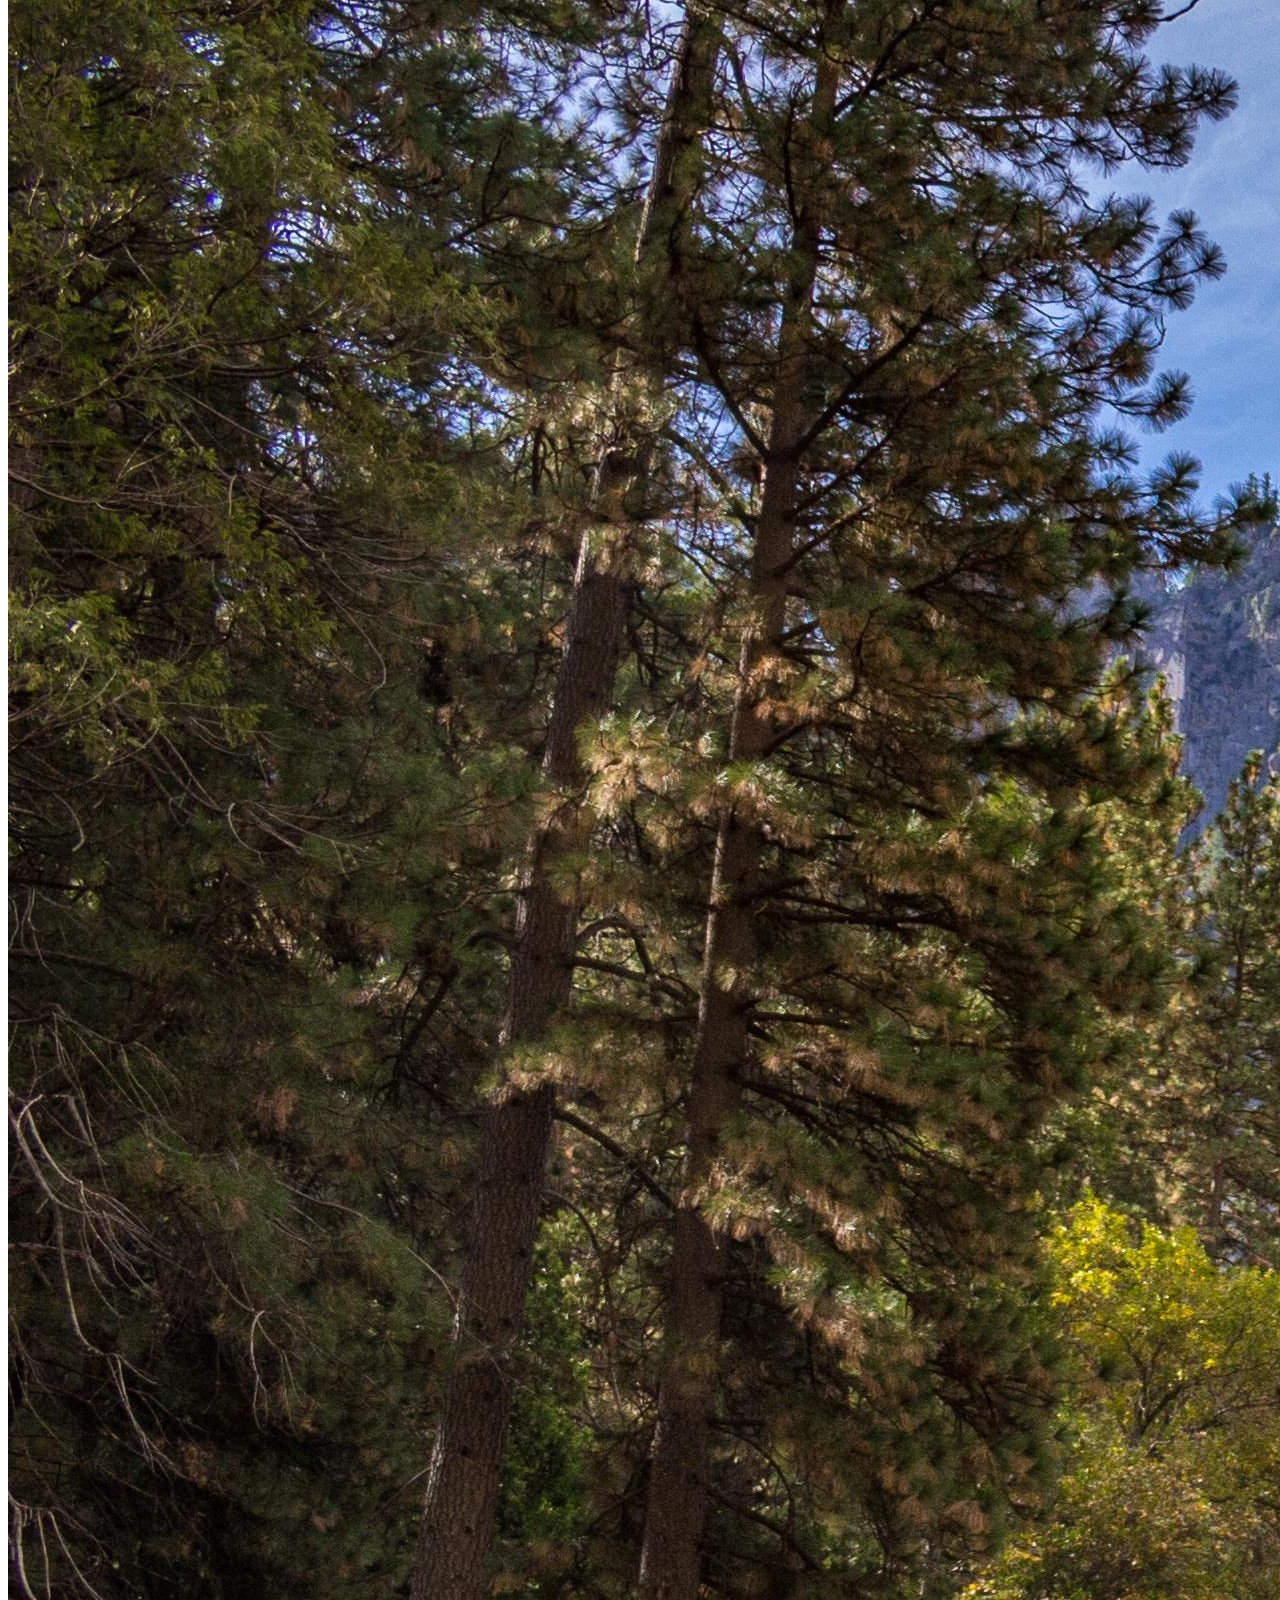
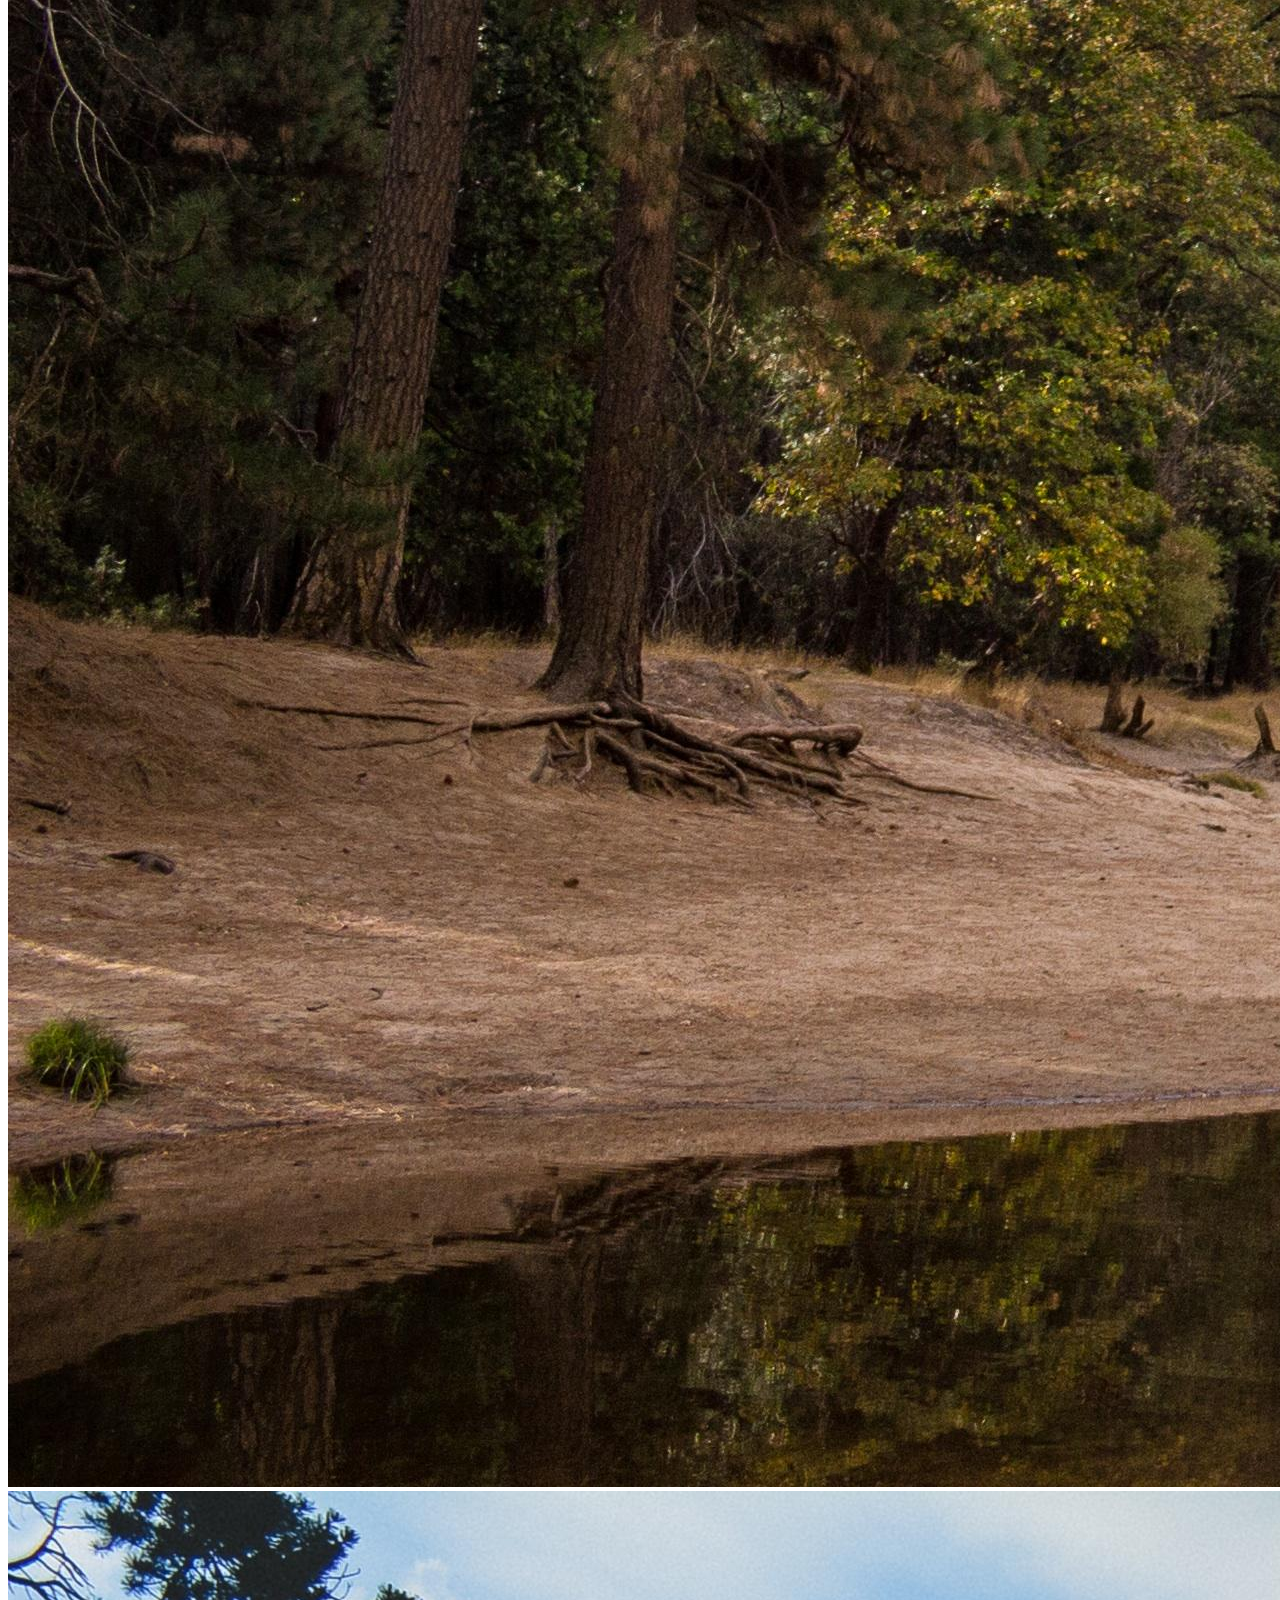
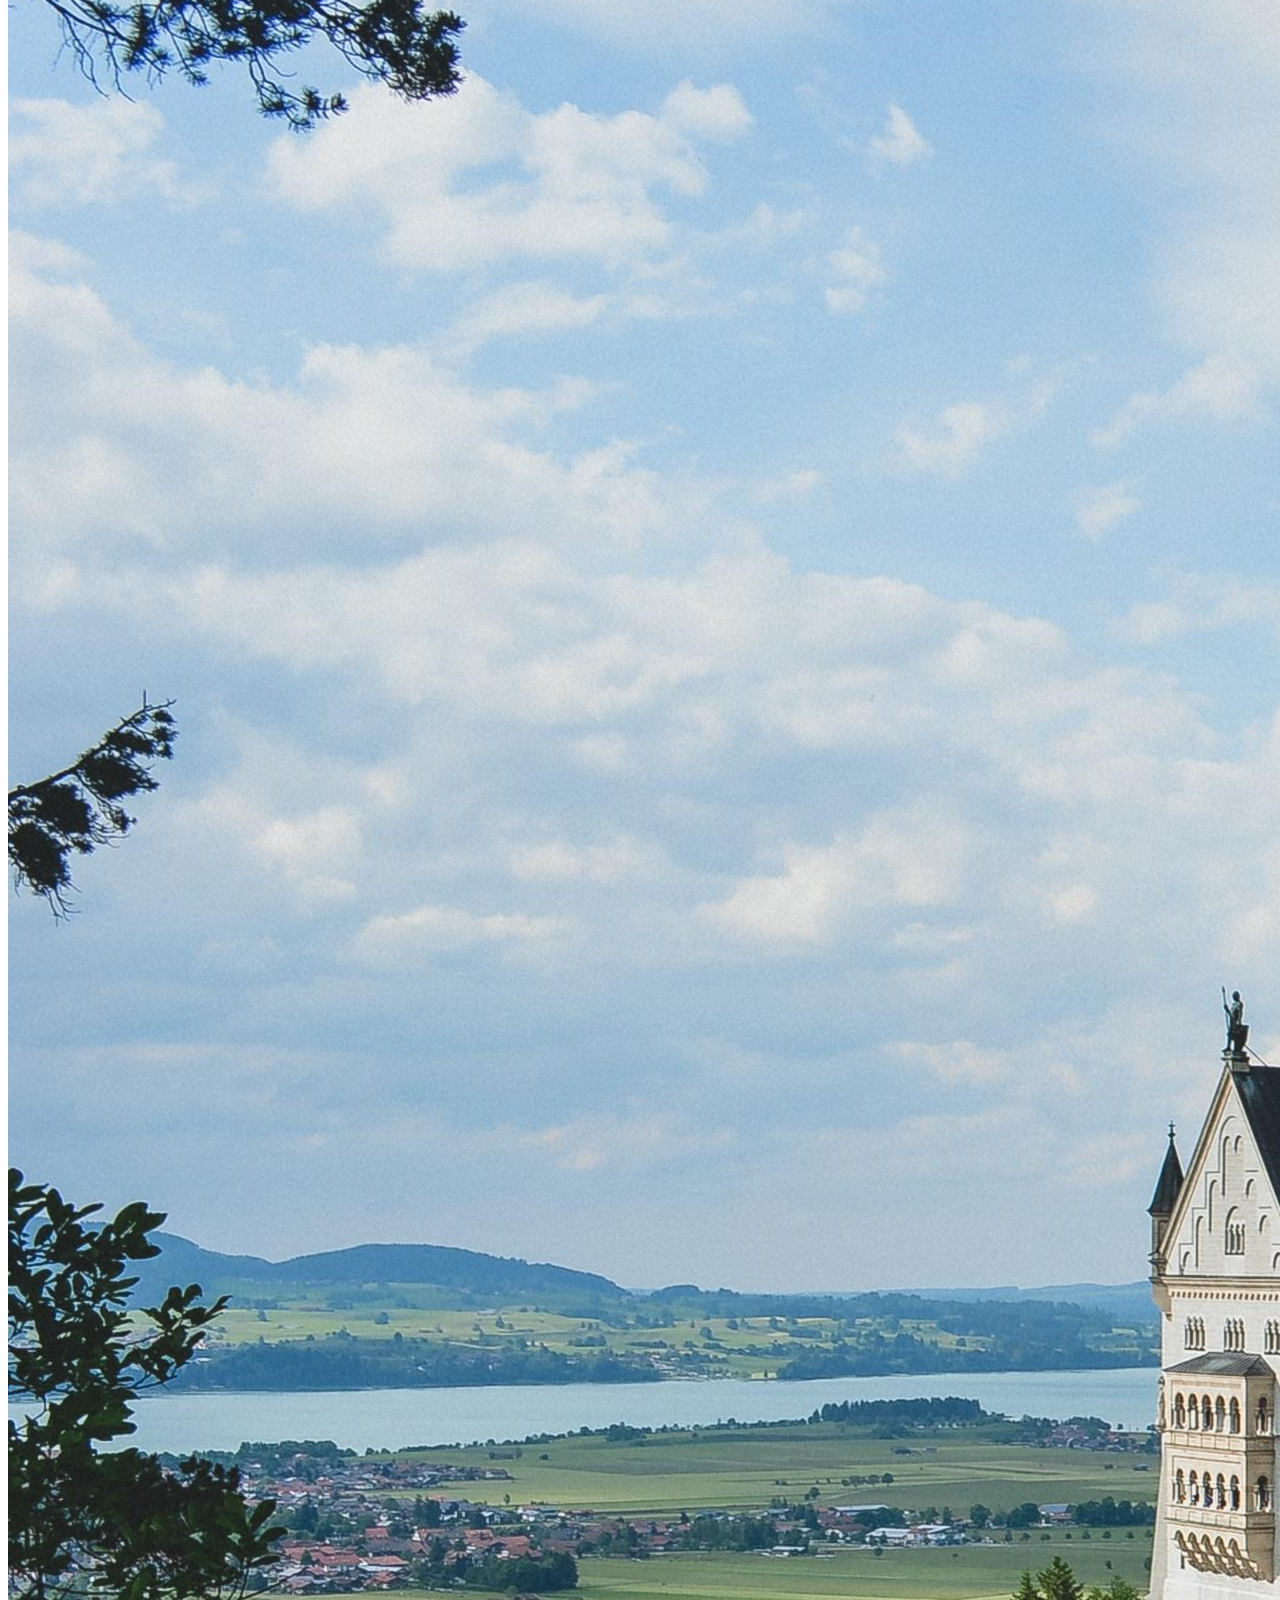
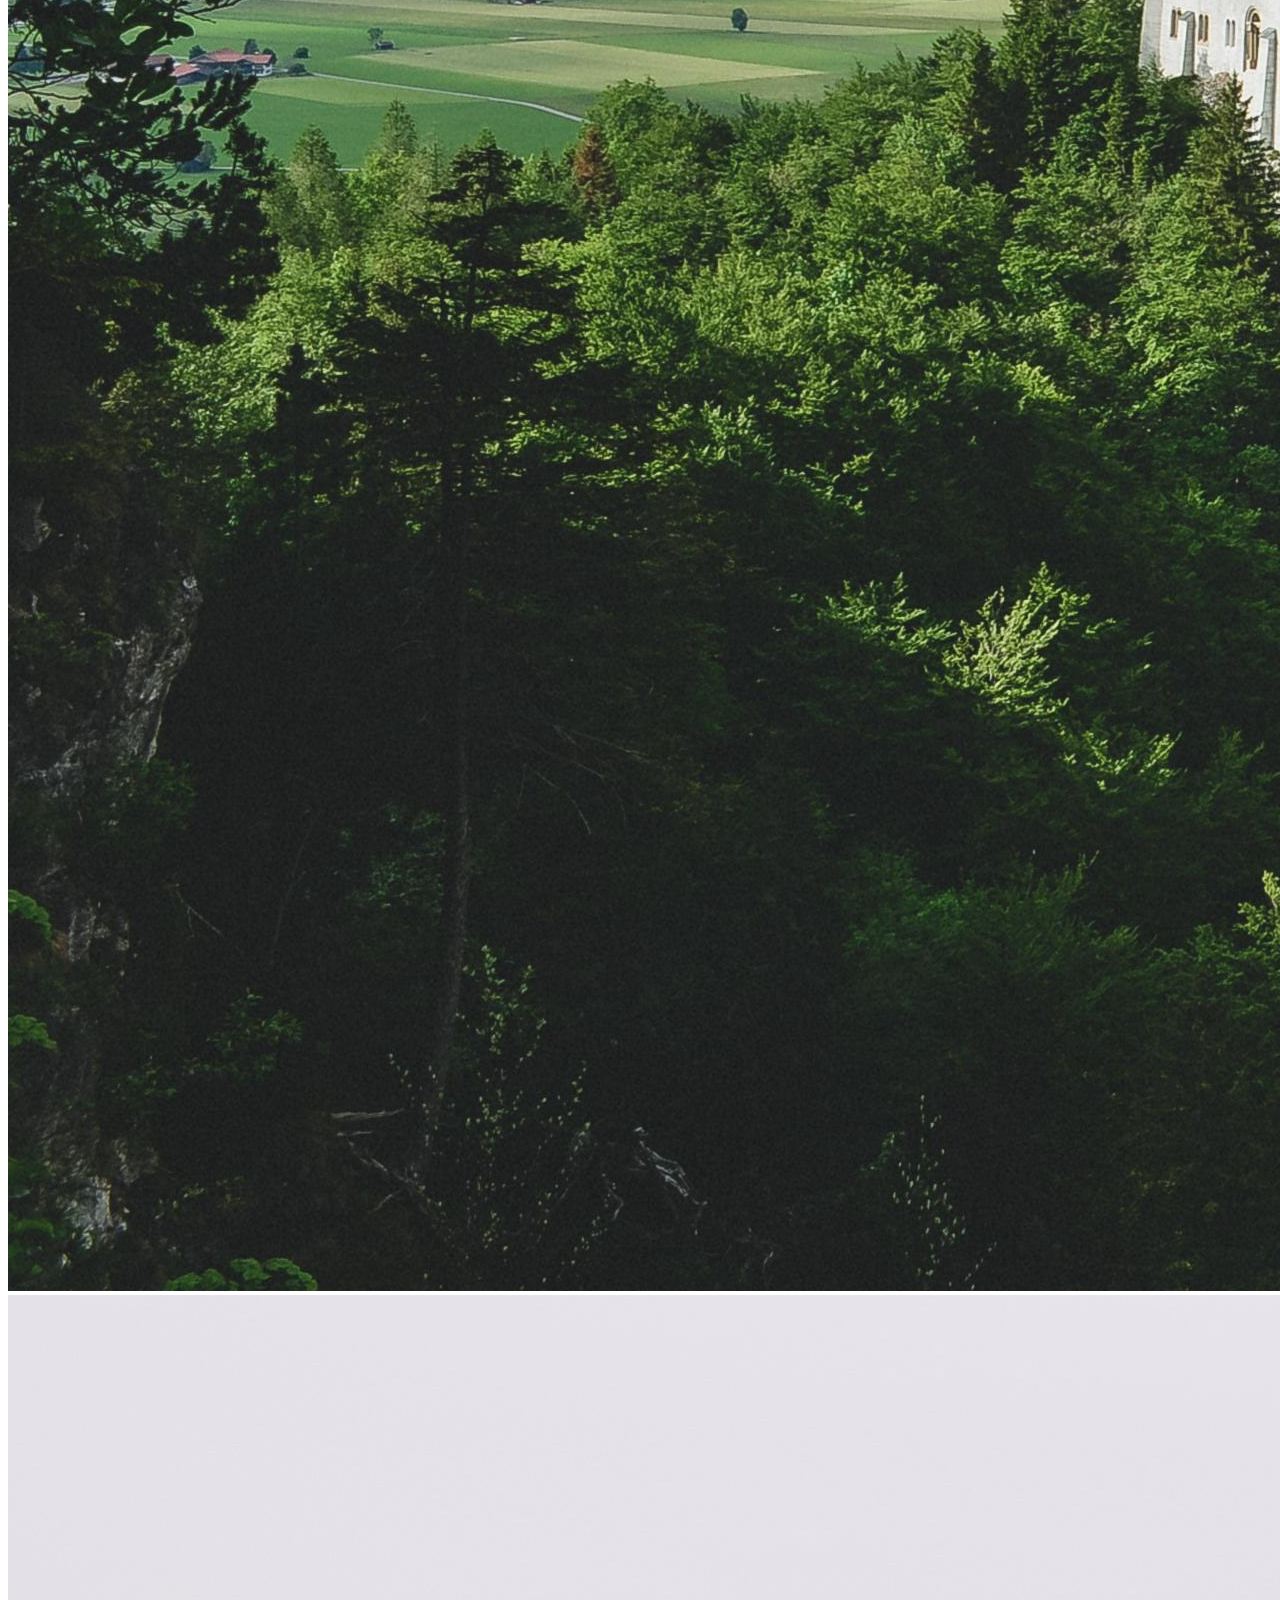
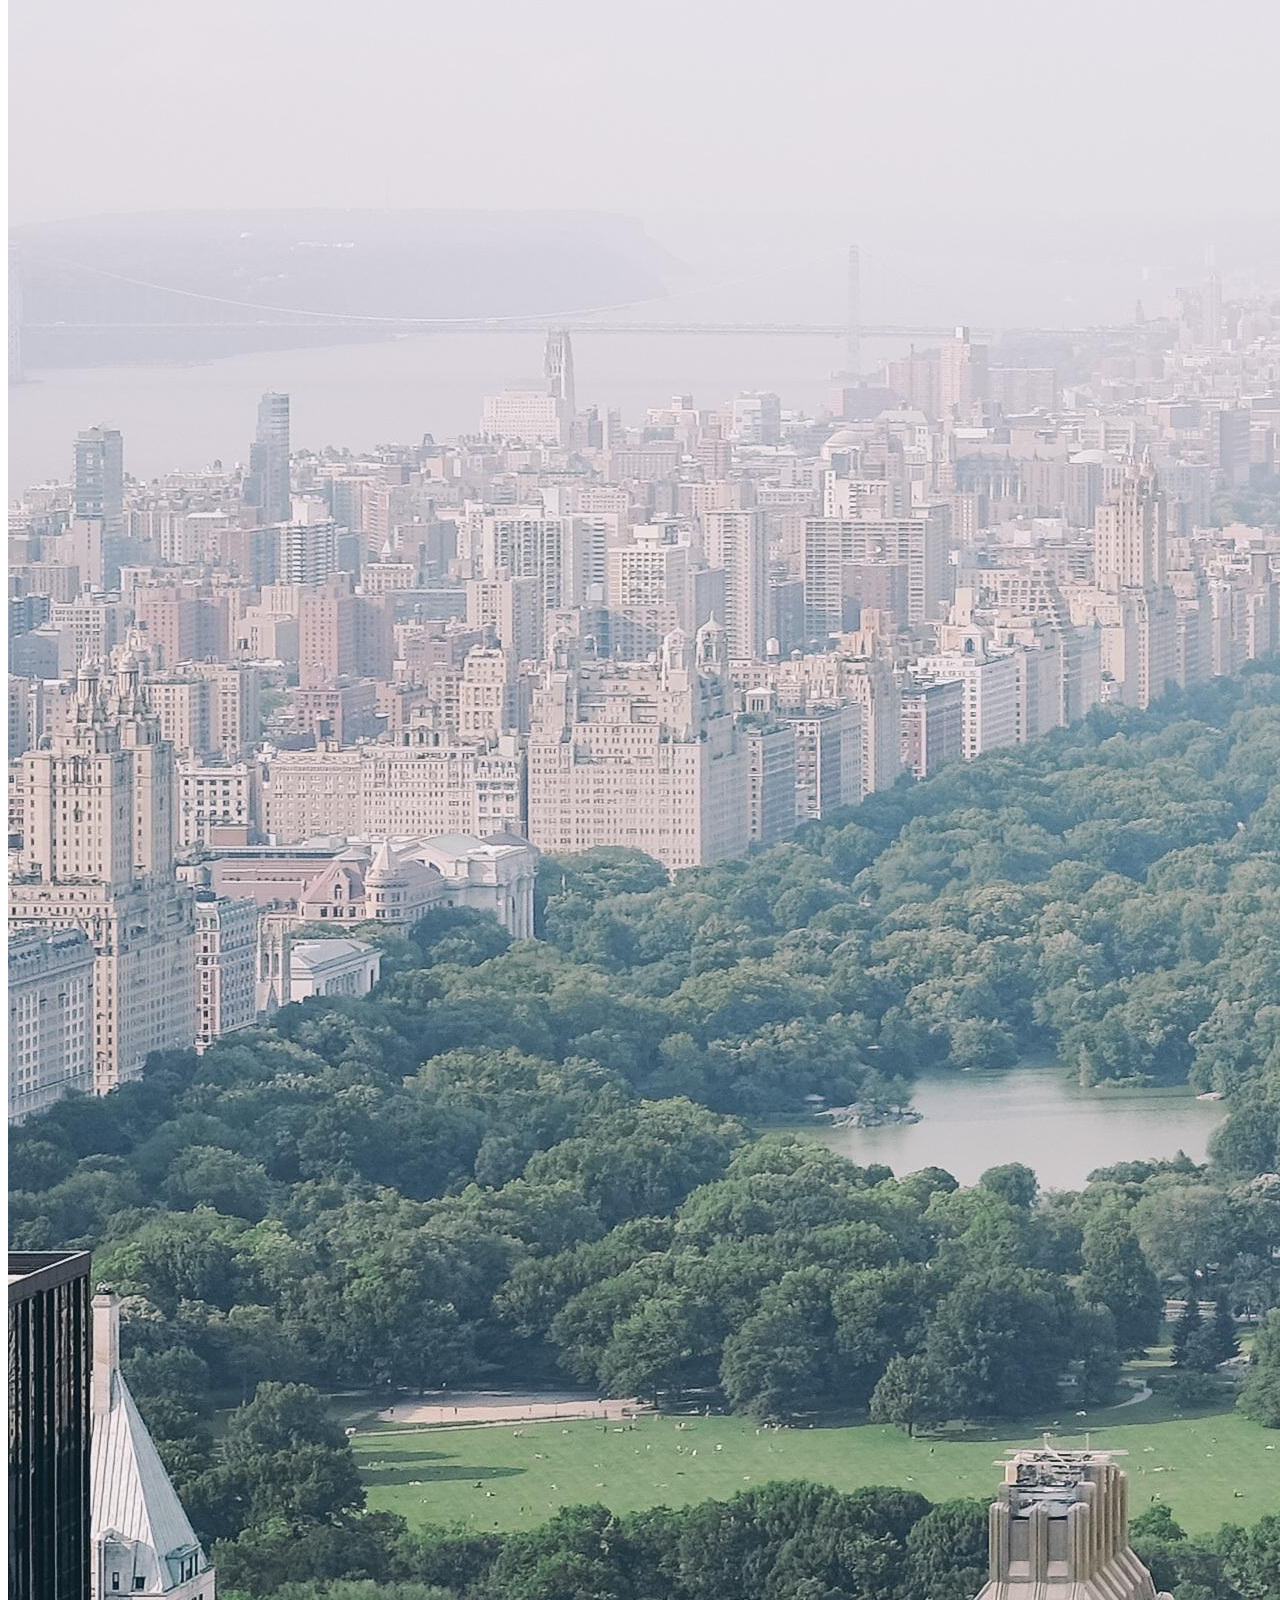
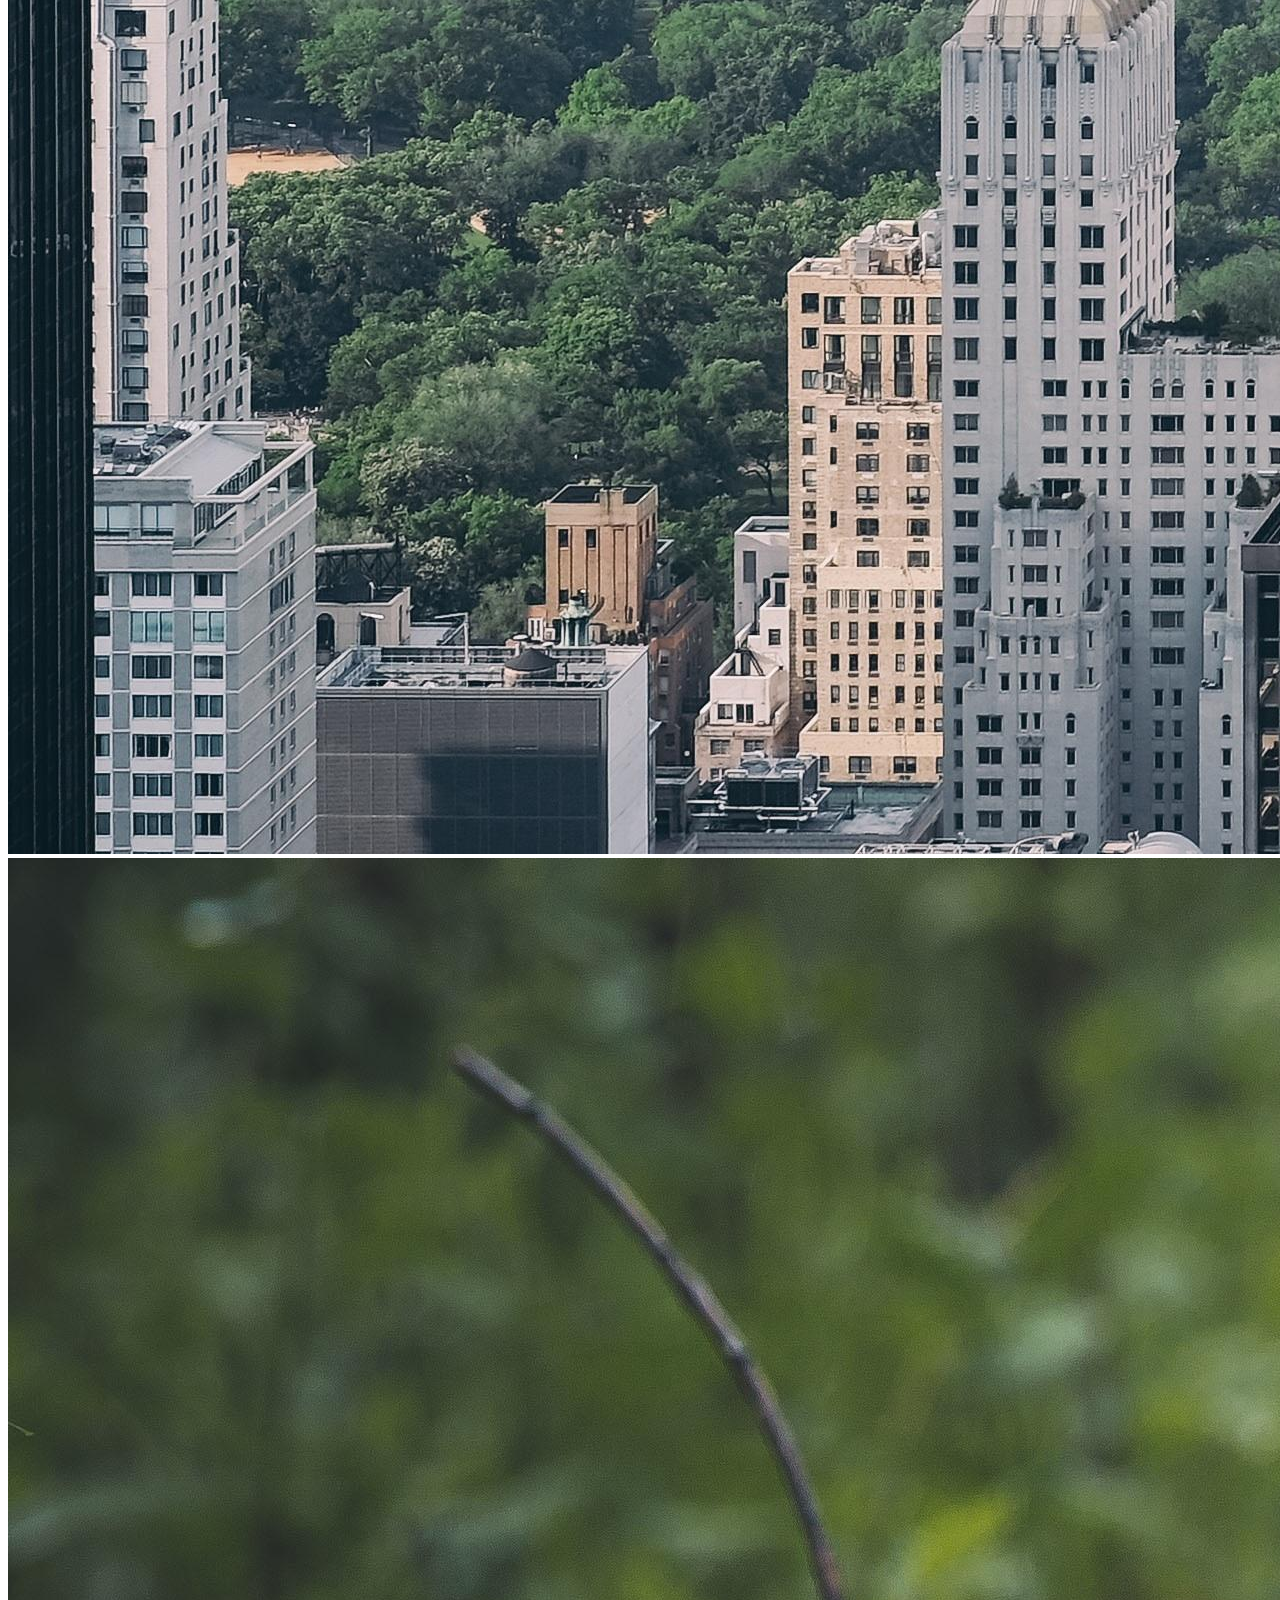
==== commit 587d1ffd: "Nothing is working, why is nothing working?" ====
--- a/index.html
+++ b/index.html
@@ -8,7 +8,7 @@
 </head>
 <header>
     <div class="container">
-        Phil Lisak
+        <h1>Phil Lisak</h1>
         <div class="navbar">
             <nav>
                 <a href="./index.html">Home</a>
@@ -28,23 +28,25 @@
         </div>
     </section>
     <section class="small-box">
-        <div class="box-1">
-            <img src=./images/119-3264x2176.jpg> alt="laptop"></div>
-        </div>
-        <div class="box-2">
-            <img src=./images/1055-5472x3648.jpg> alt="laptop"></div>
-        </div>
-        <div class="box-3">
-            <img src=./images/1043-5184x3456.jpg> alt="laptop"></div>
-        </div>
-        <div class="box-4">
-            <img src=./images/1040-4496x3000.jpg> alt="laptop"></div>
-        </div>
-        <div class="box-5">
-            <img src=./images/1029-4887x2759.jpg> alt="laptop"></div>
-        </div>
-        <div class="box-6">
-            <img src=./images/1025-4951x3301.jpg> alt="laptop"></div>
+        <div class="container">
+            <div class="box-1">
+                <img src=./images/119-3264x2176.jpg alt="laptop">
+            </div>
+            <div class="box-2">
+                <img src=./images/1055-5472x3648.jpg alt="laptop">
+            </div>
+            <div class="box-3">
+                <img src=./images/1043-5184x3456.jpg alt="laptop">
+            </div>
+            <div class="box-4">
+                <img src=./images/1040-4496x3000.jpg alt="laptop">
+            </div>
+            <div class="box-5">
+                <img src=./images/1029-4887x2759.jpg alt="laptop">
+            </div>
+            <div class="box-6">
+                <img src=./images/1025-4951x3301.jpg alt="laptop">
+            </div>
         </div>
     </section>
 </body>
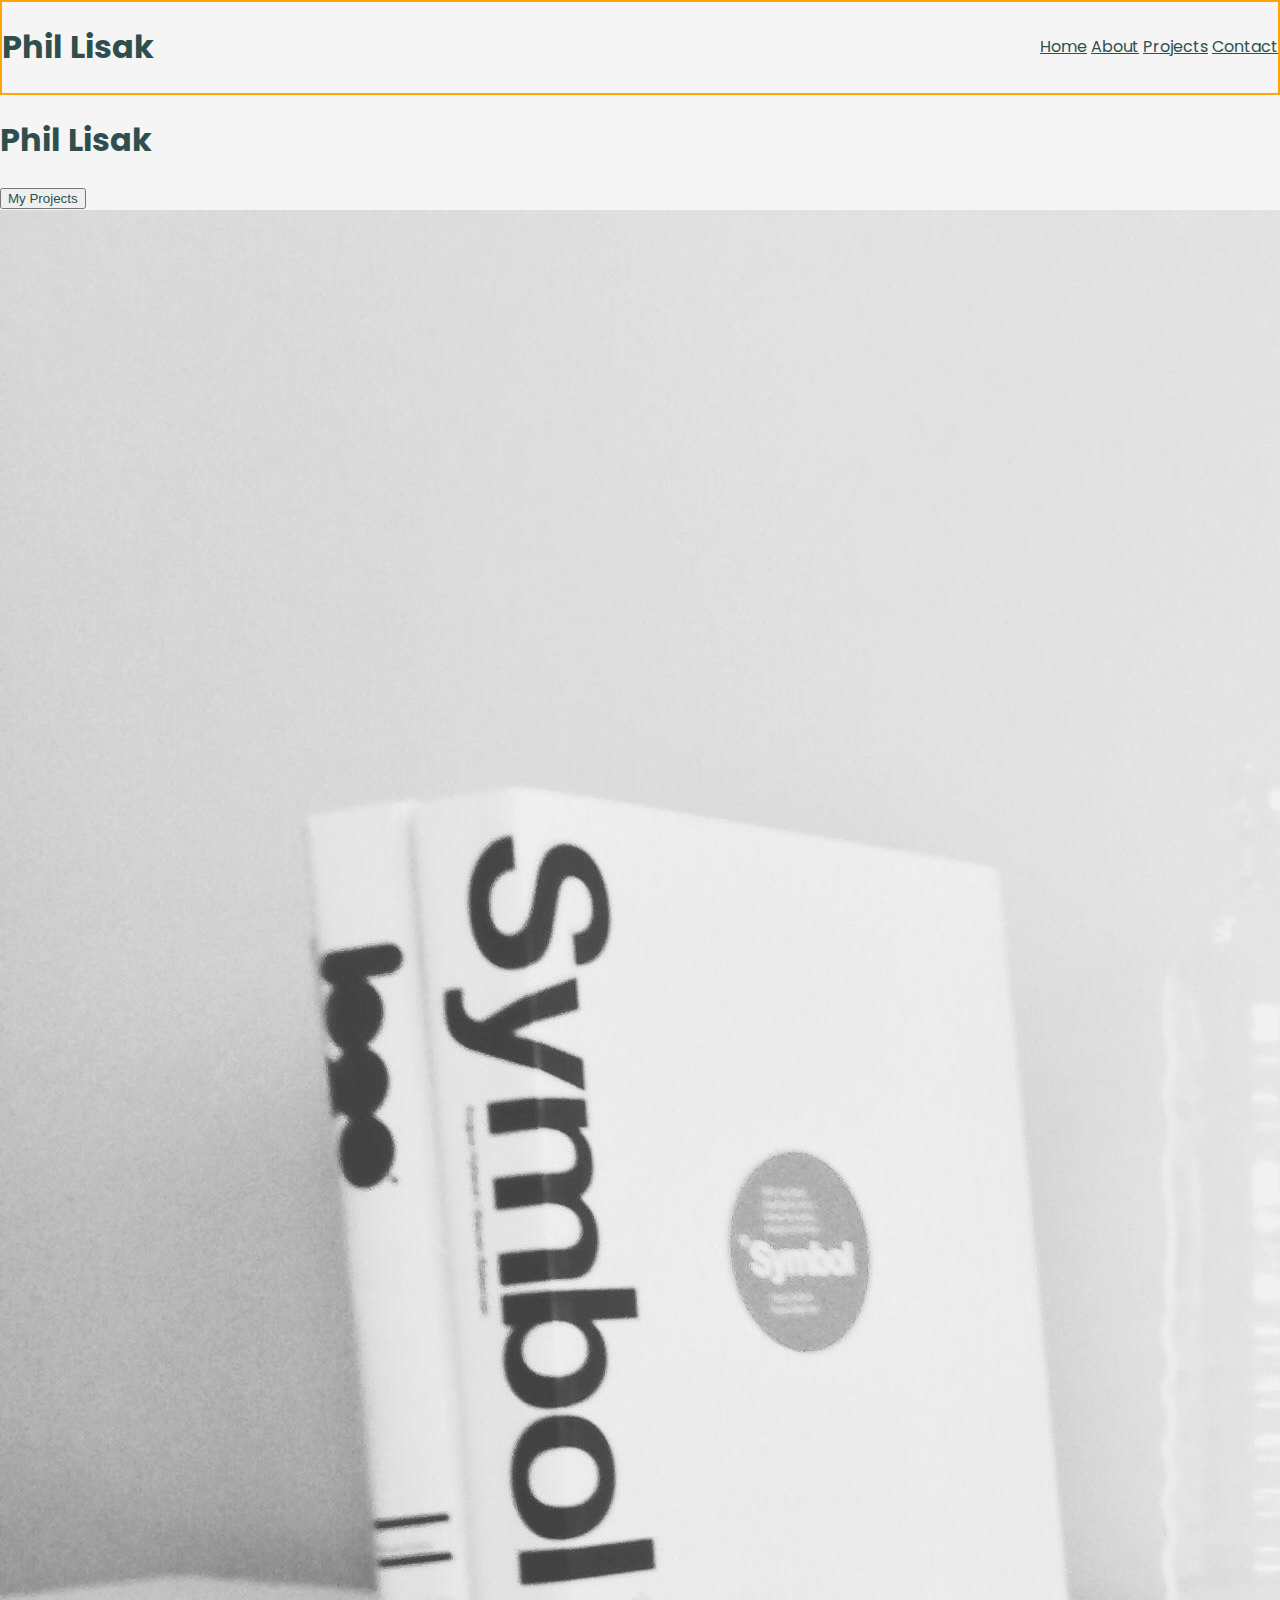
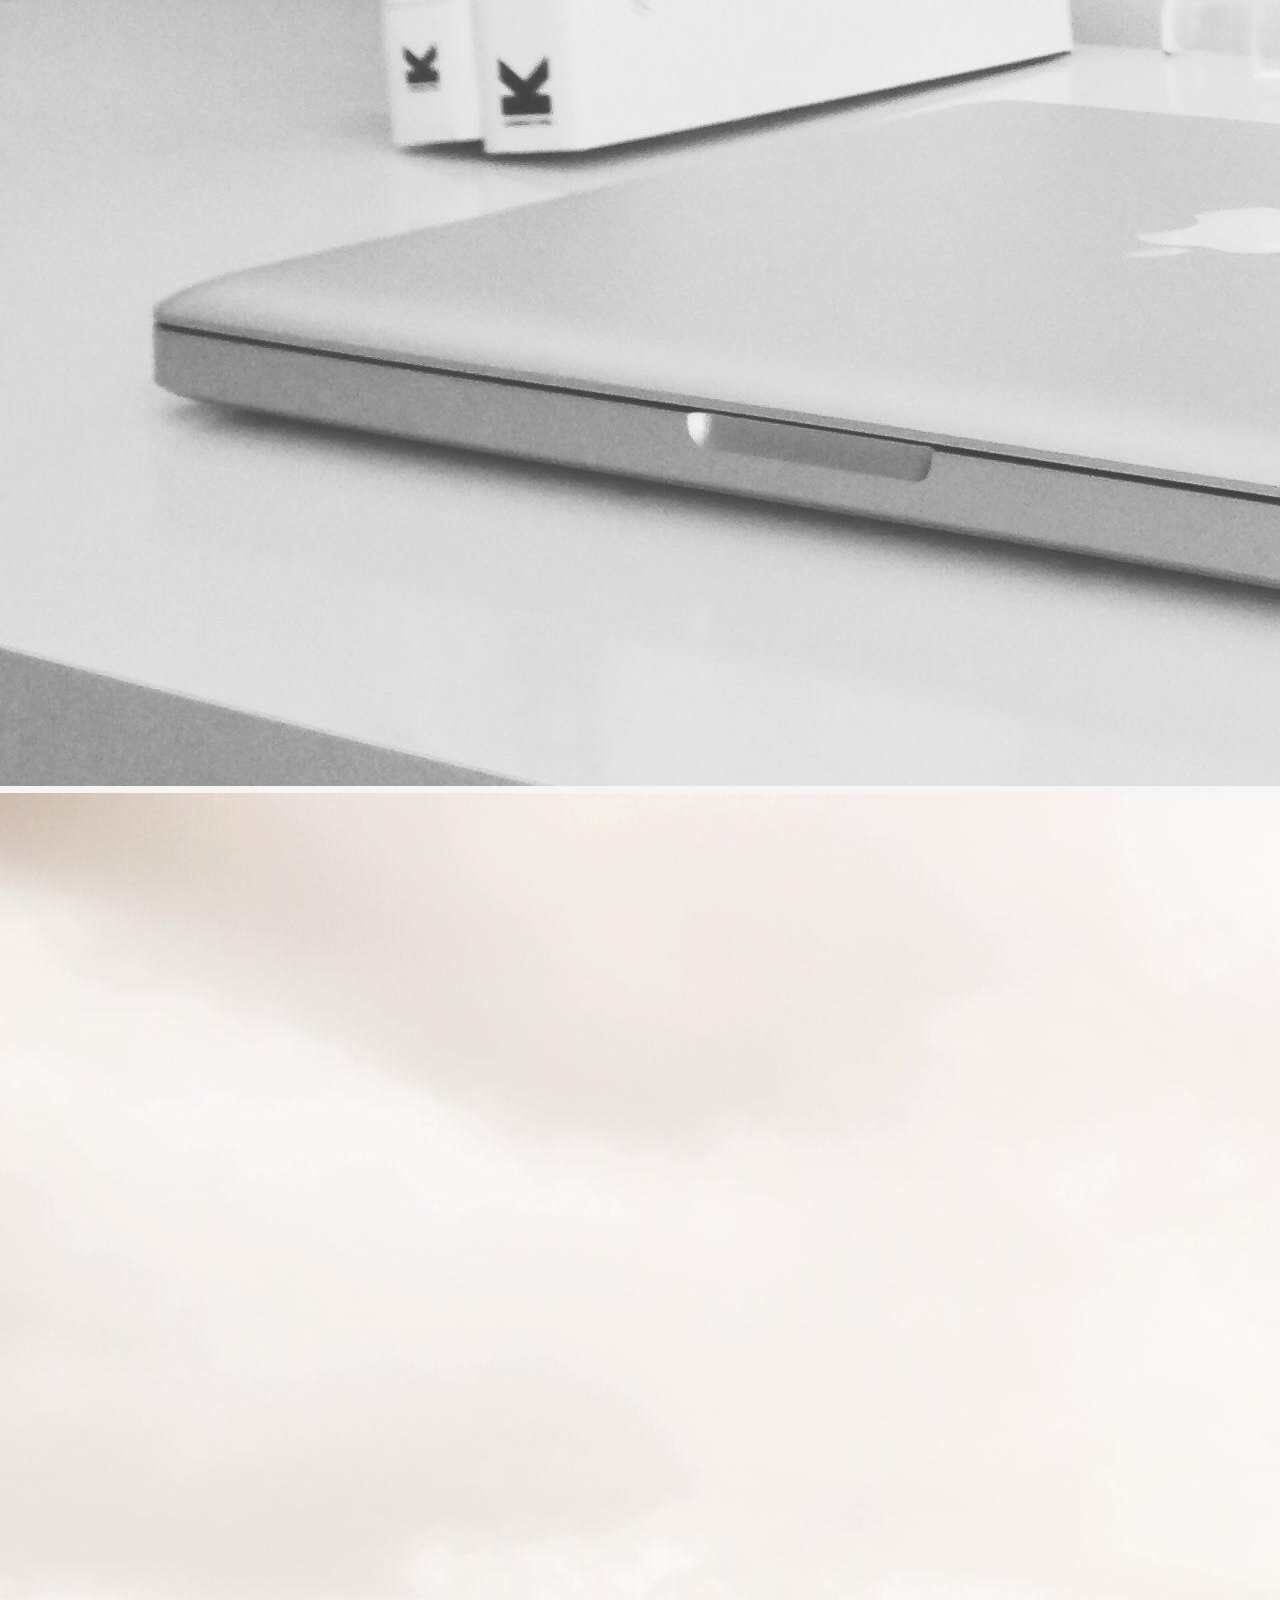
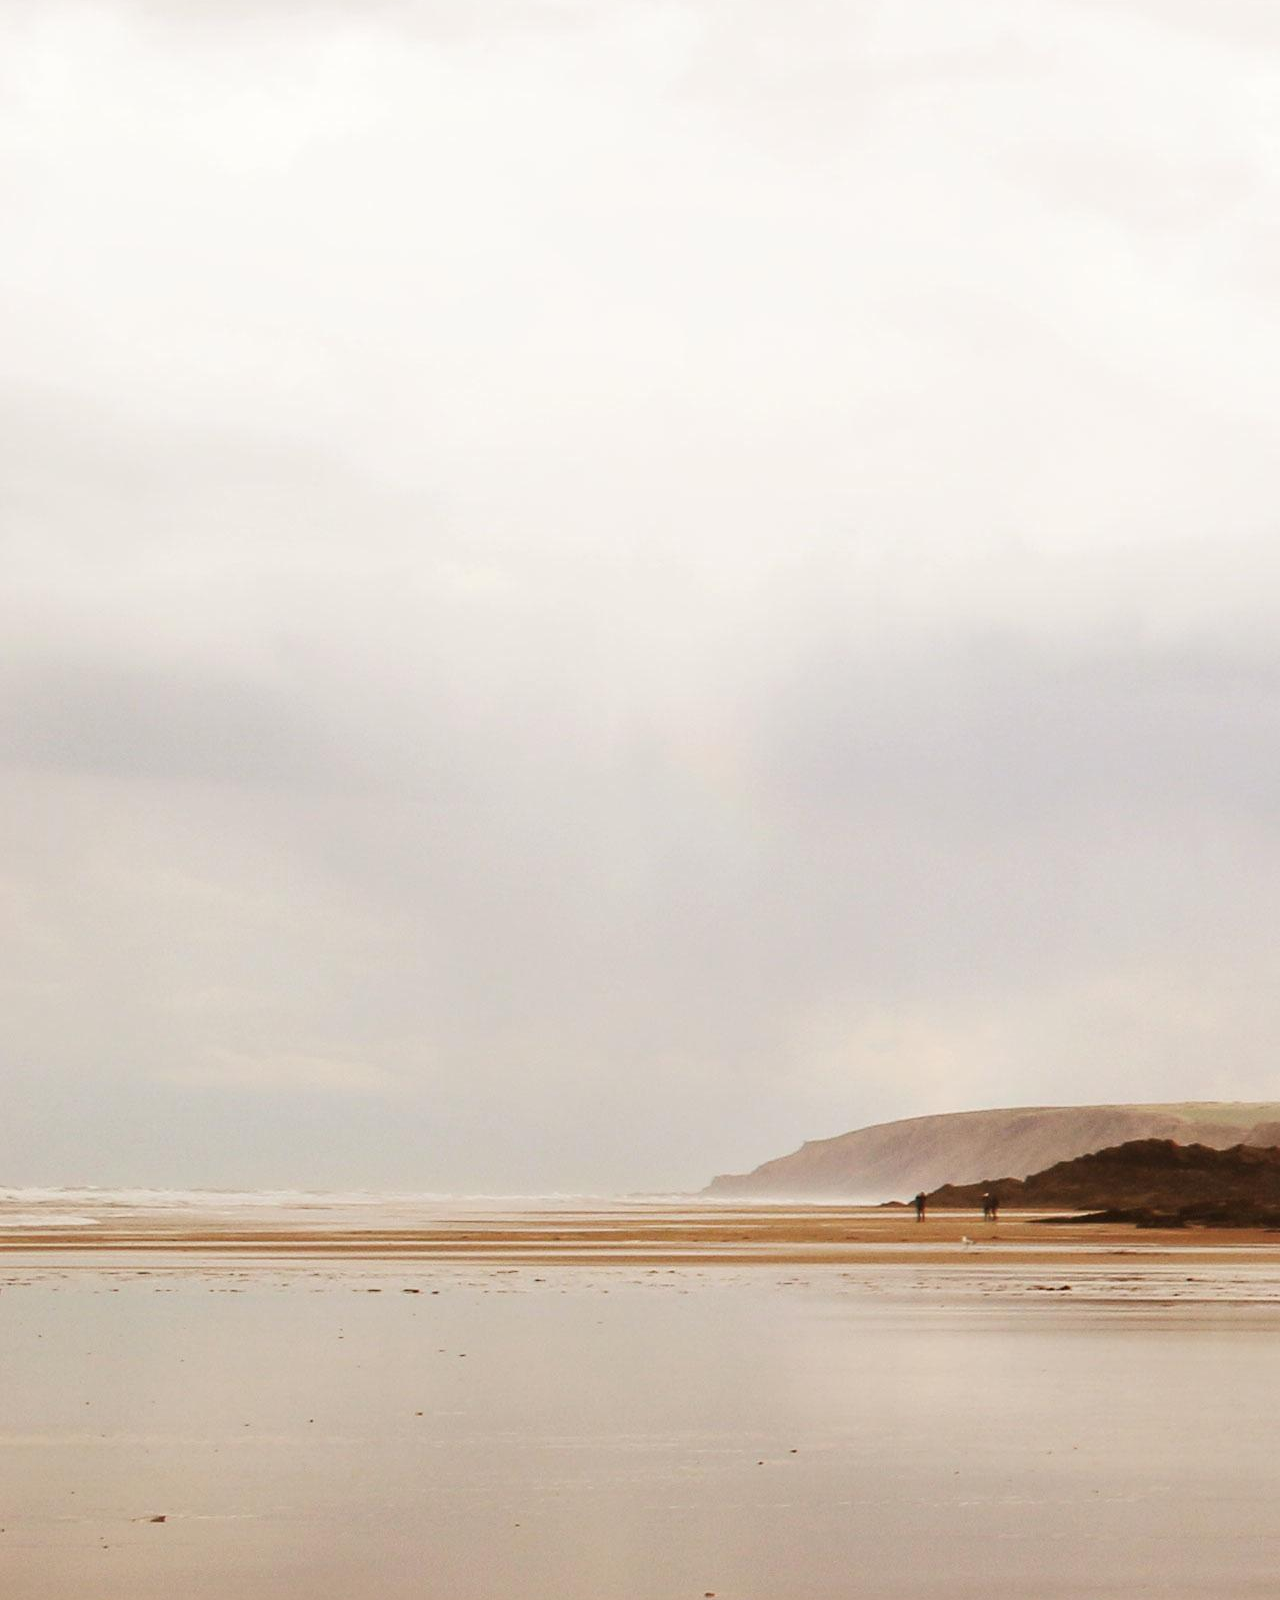
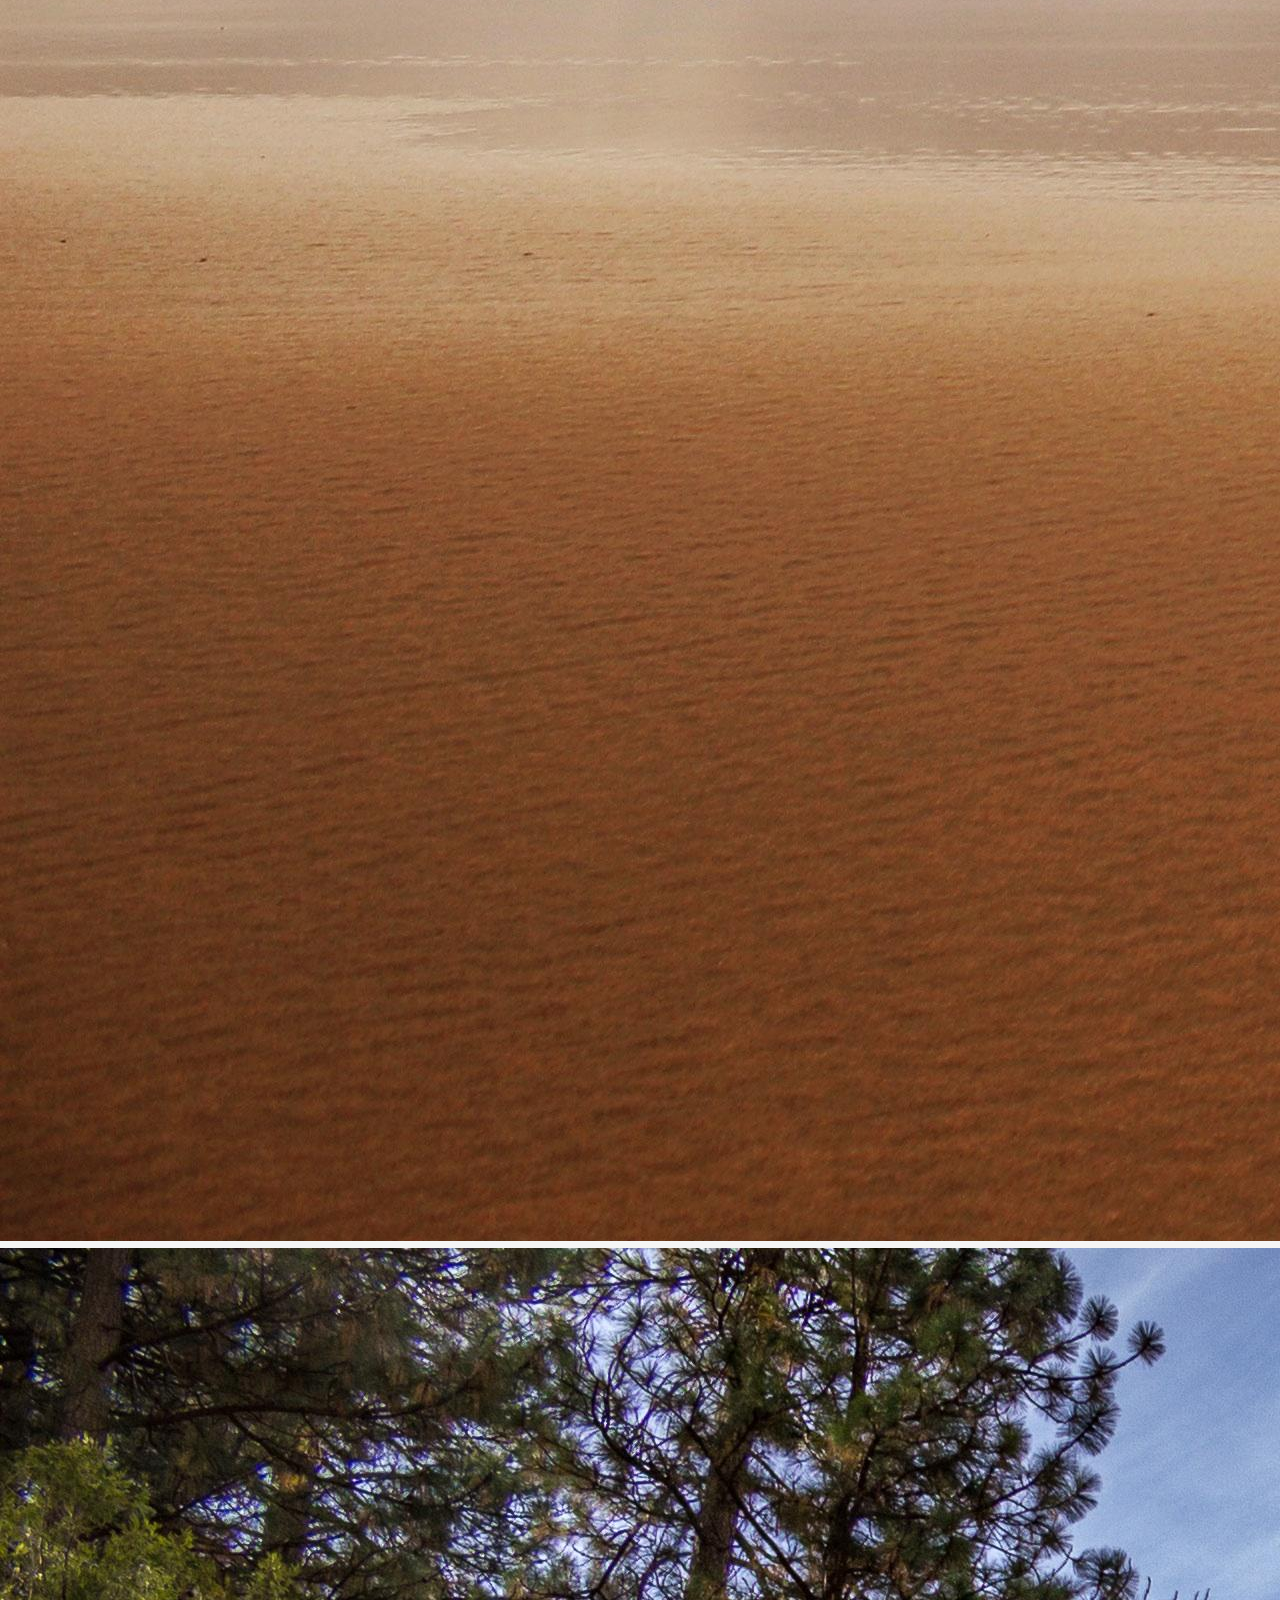
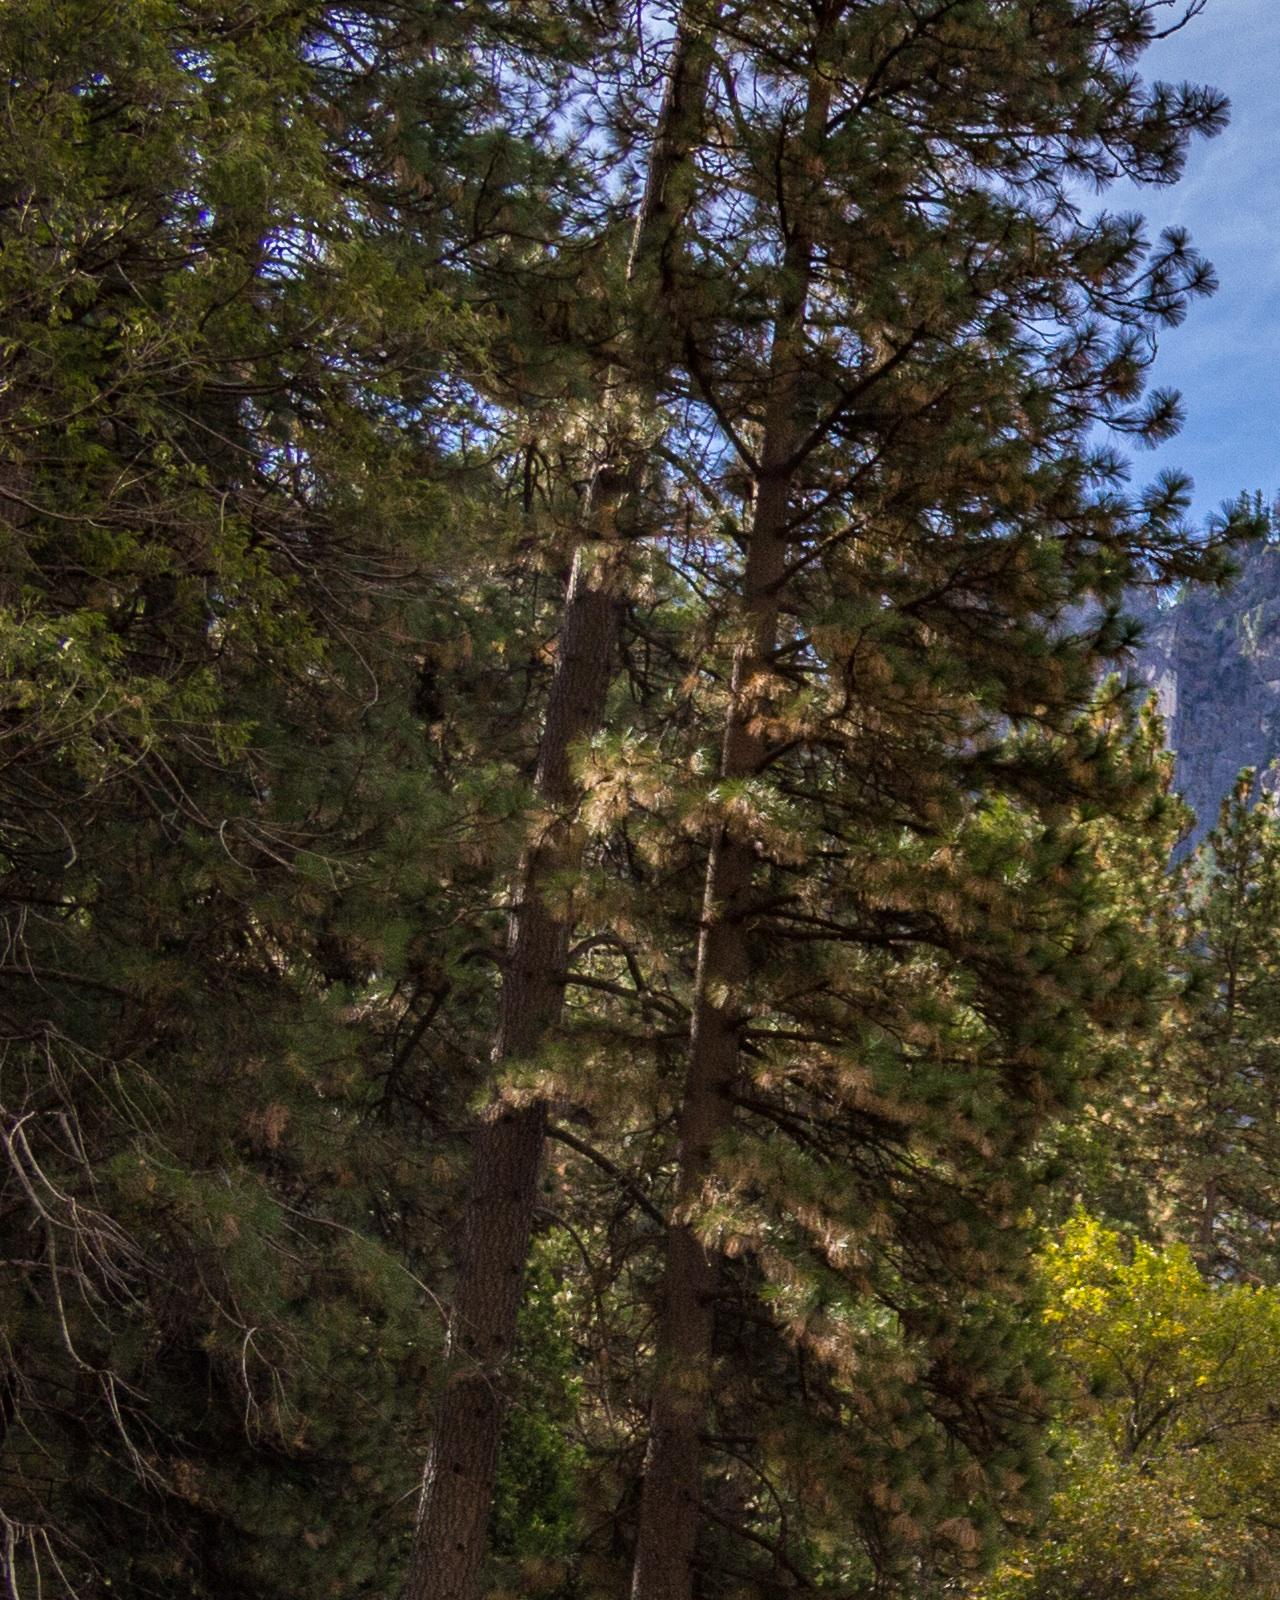
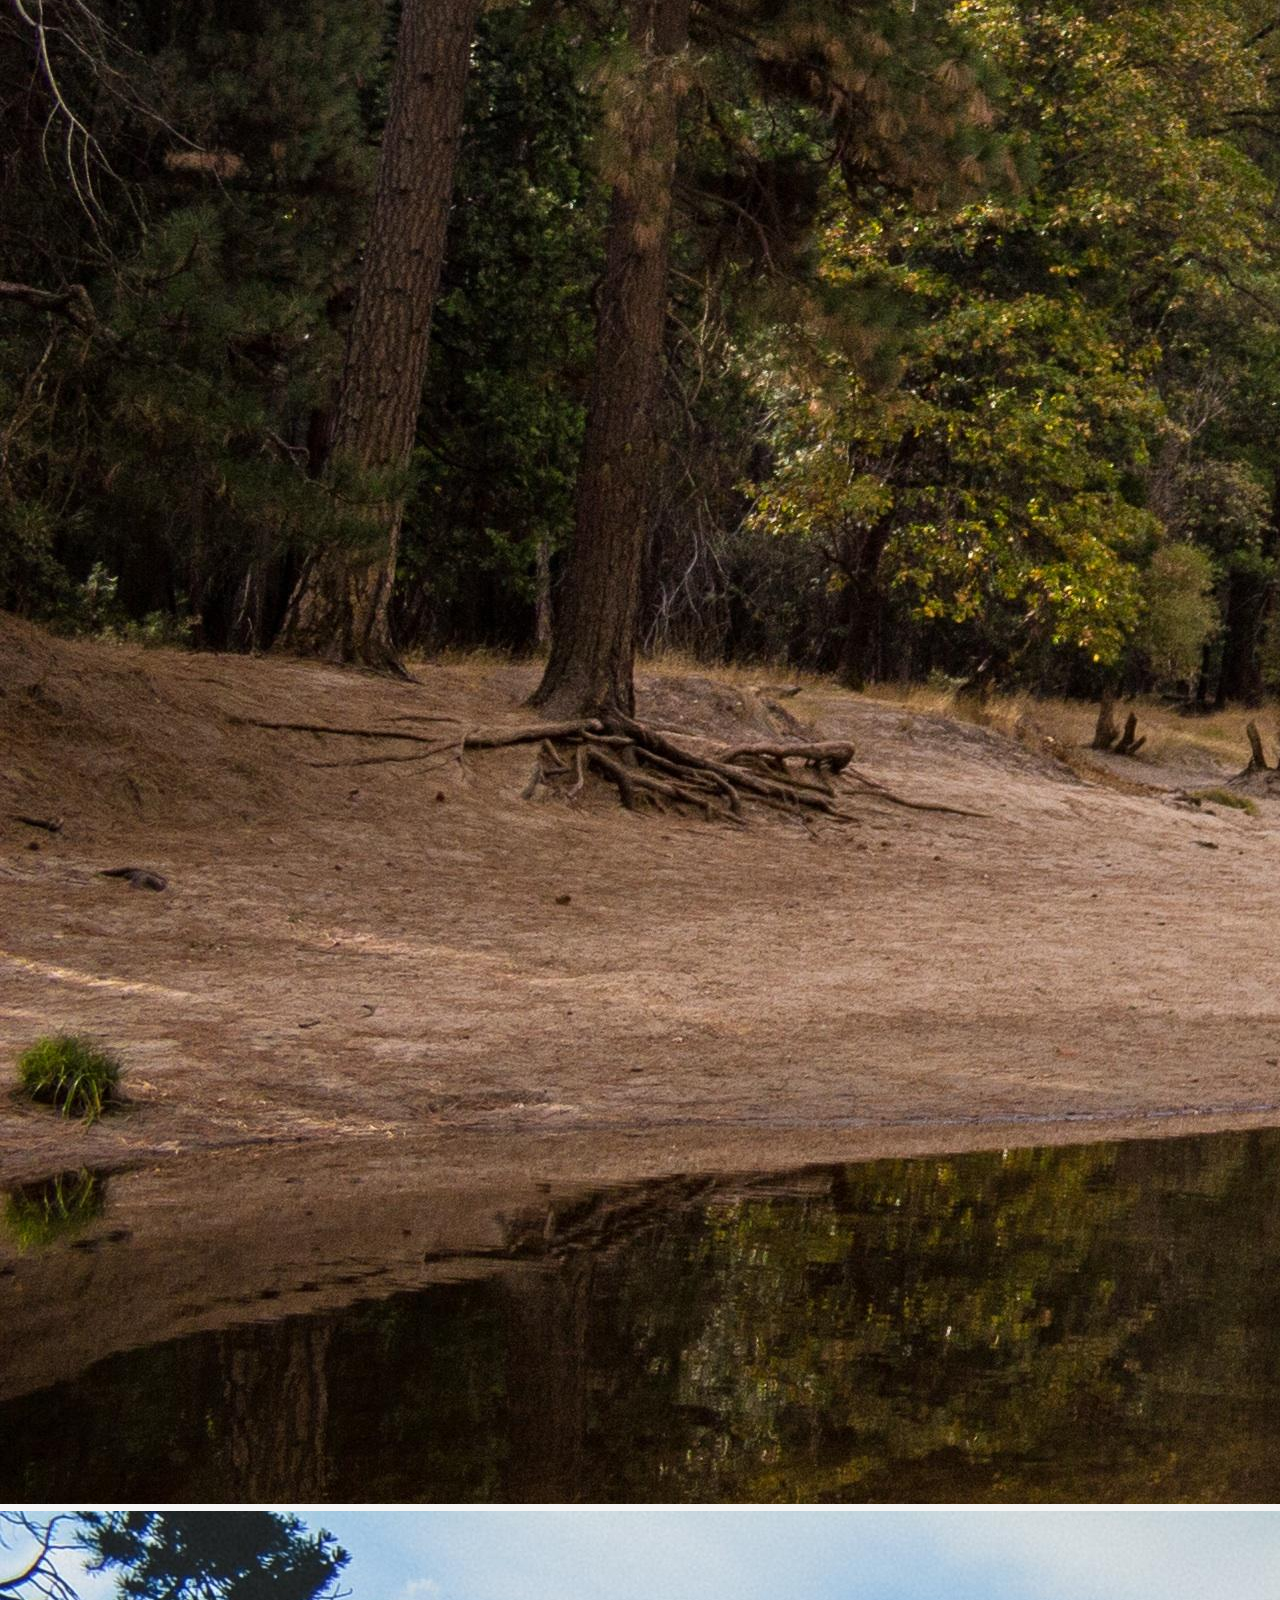
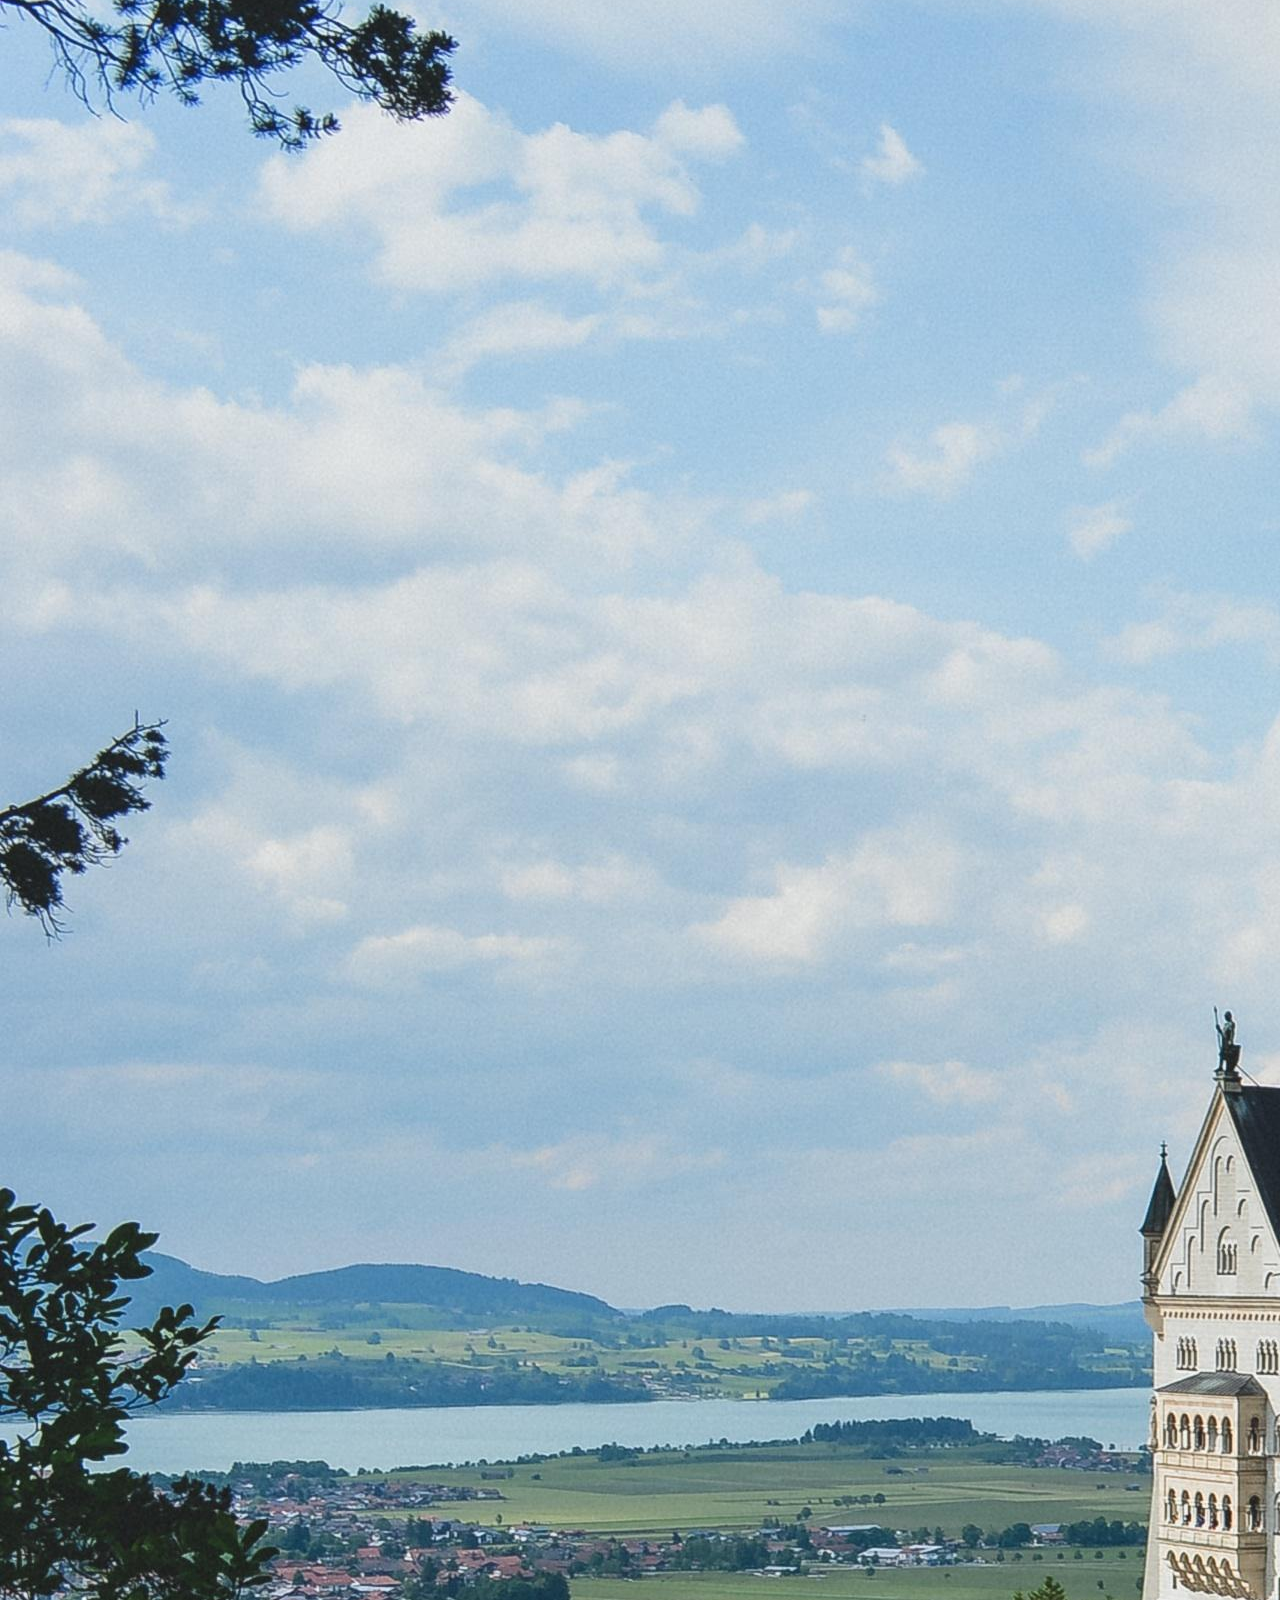
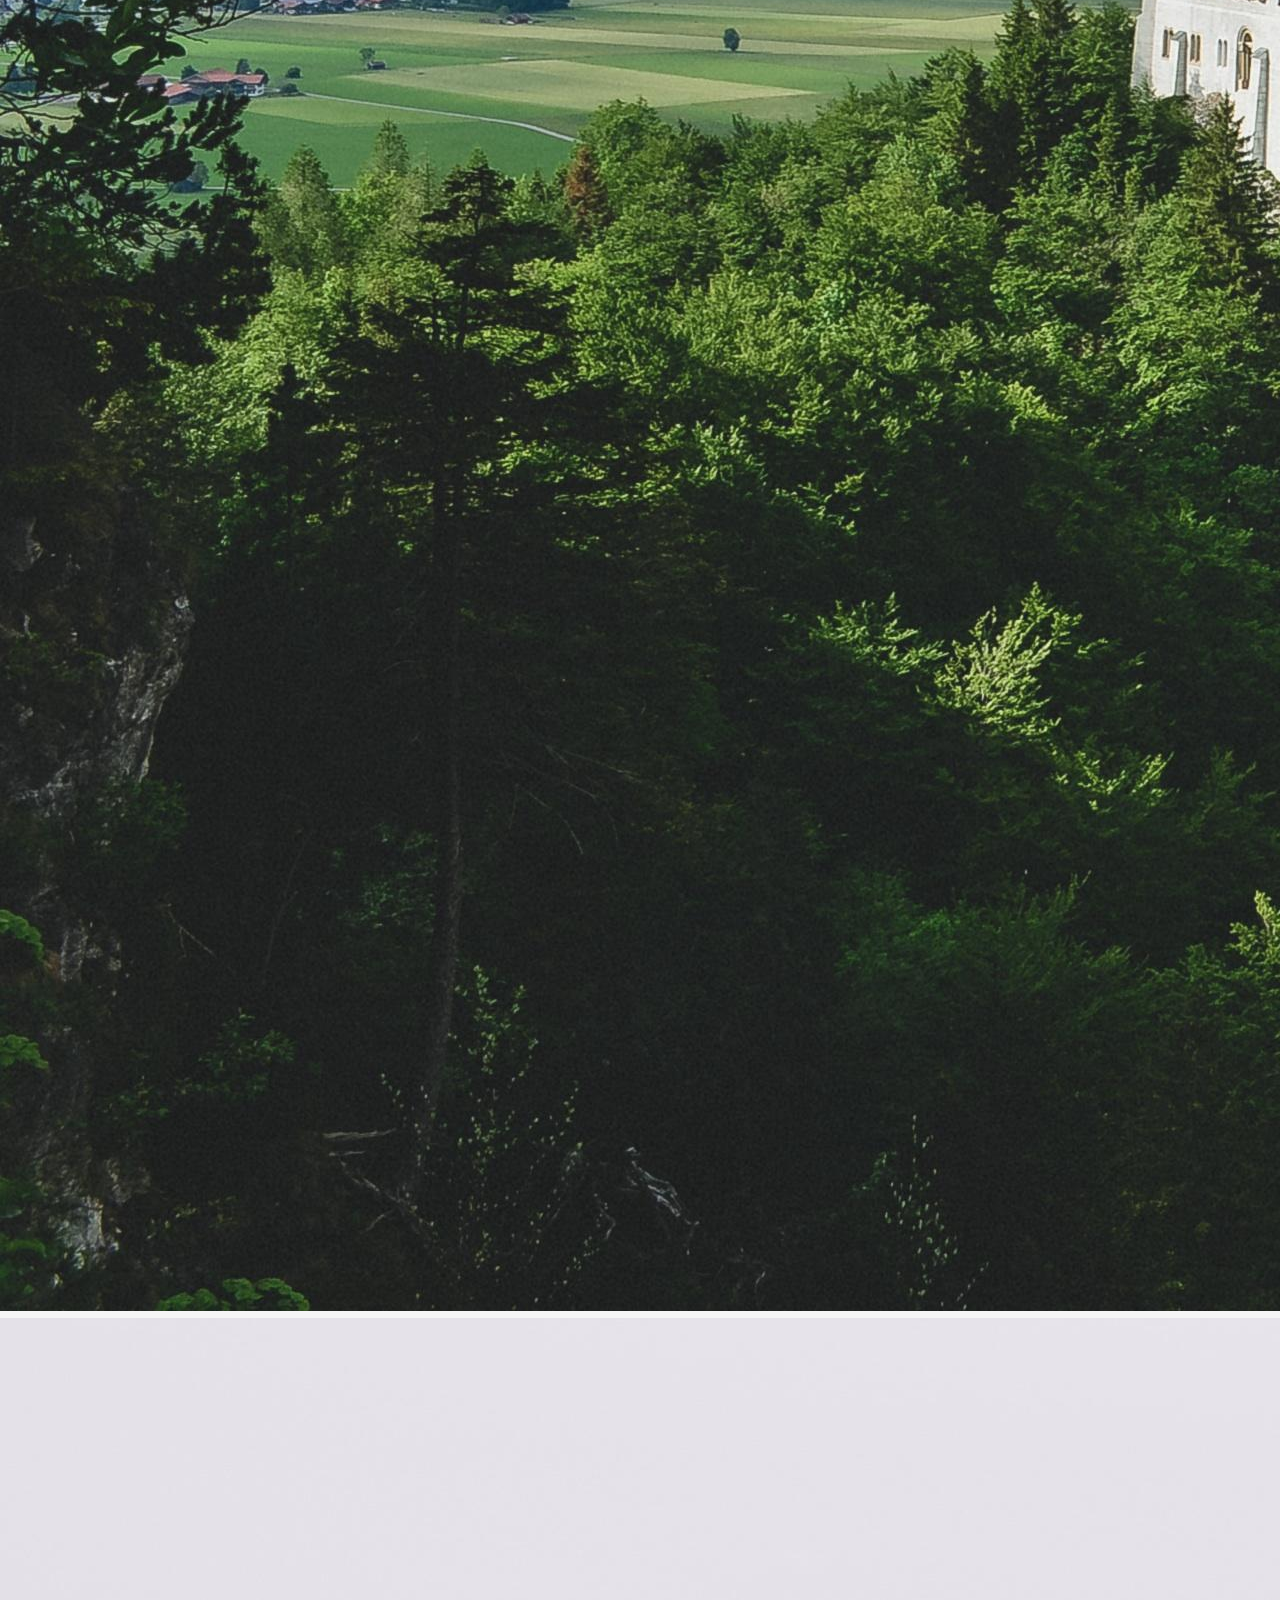
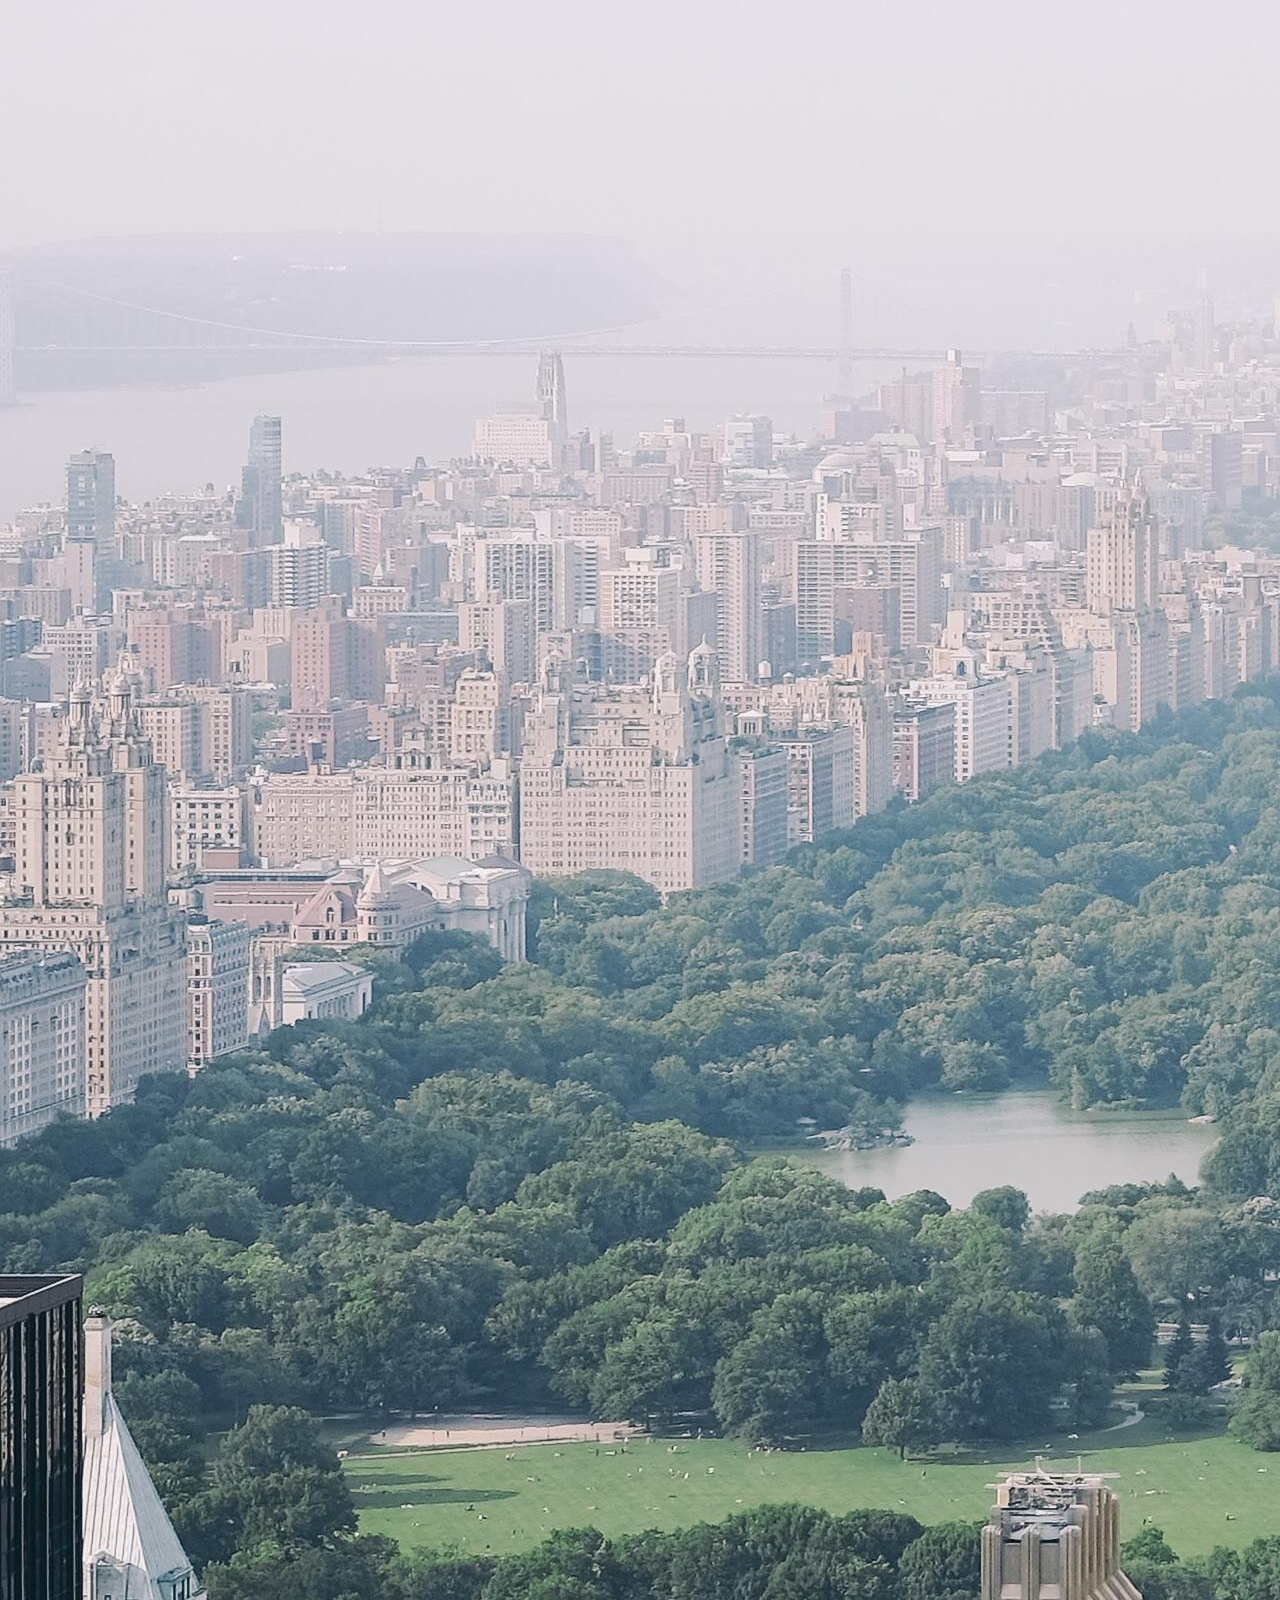
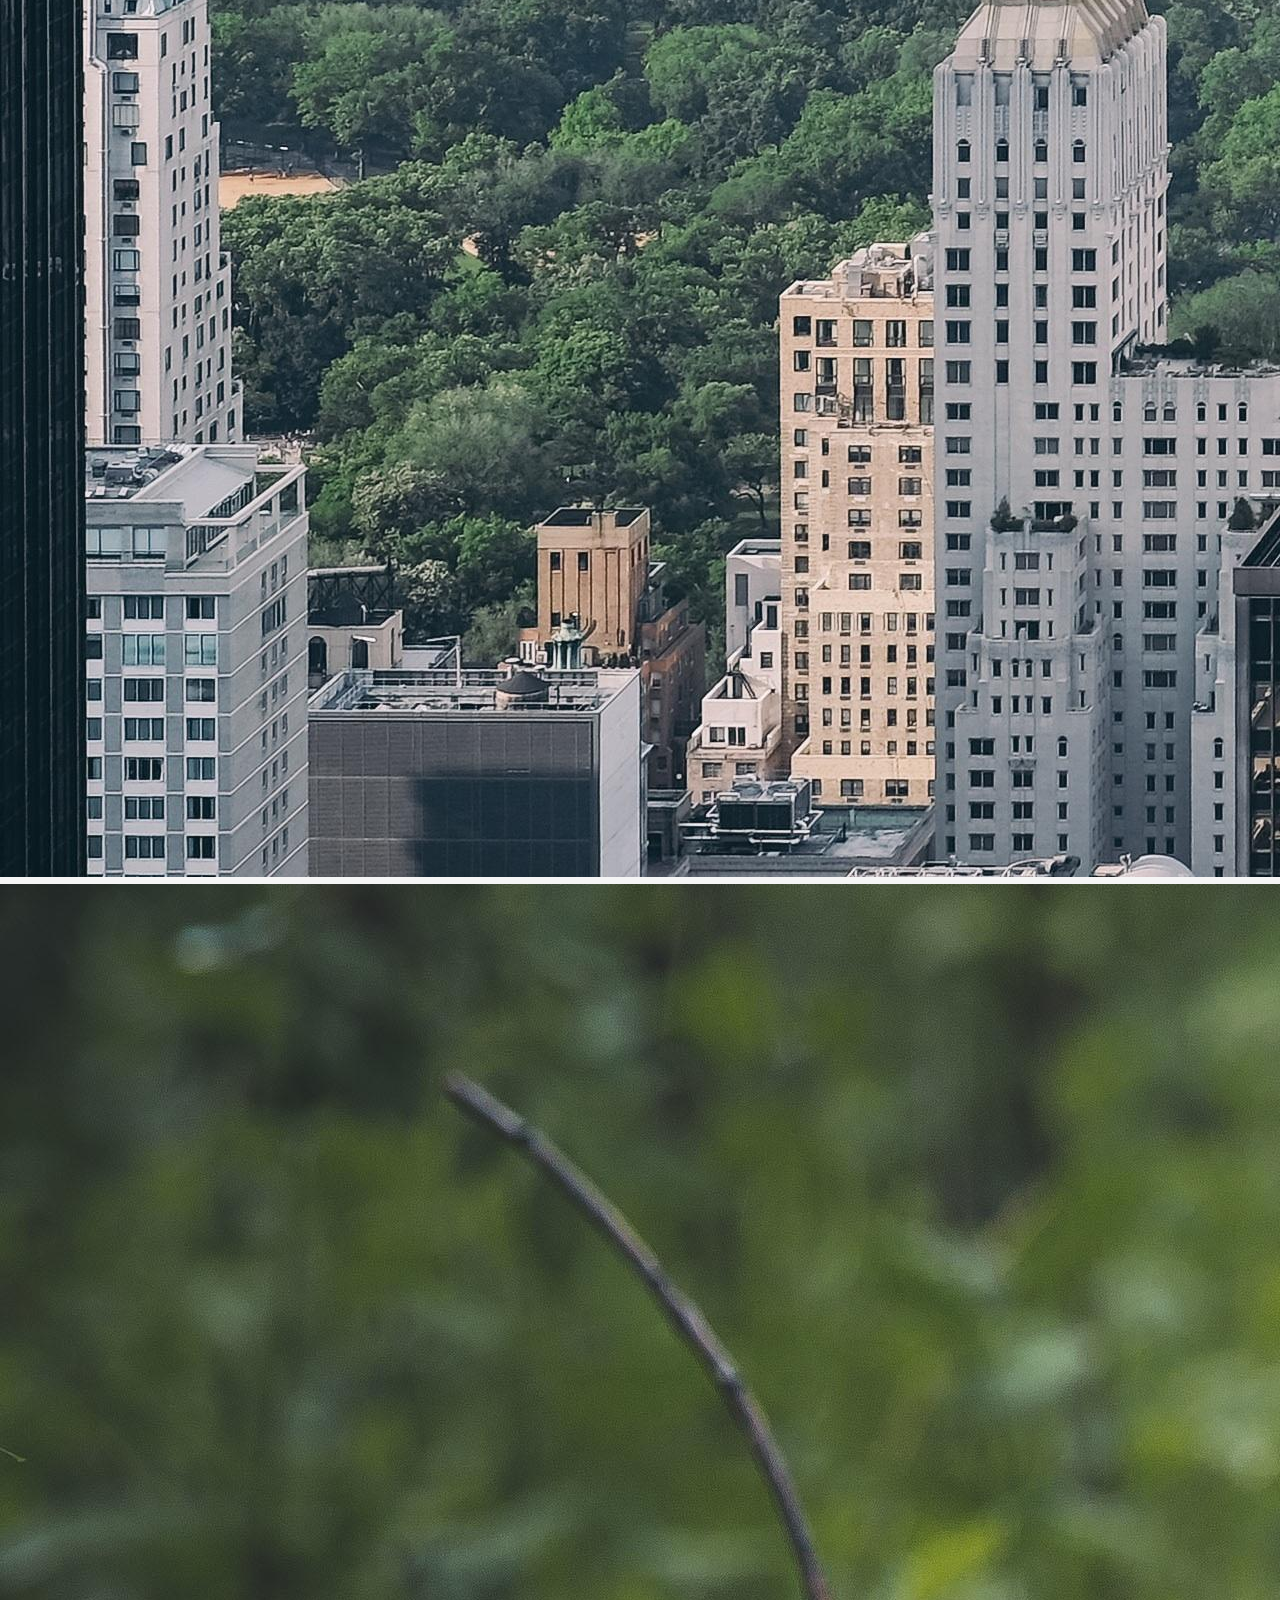
==== commit 14a9ec24: "Figured out I forgot to link my css to my html" ====
--- a/index.html
+++ b/index.html
@@ -5,9 +5,13 @@
     <meta charset="UTF-8">
     <meta name="viewport" content="width=device-width, initial-scale=1.0">
     <title>PHIL LISAK | MISUNDERSTOOD GENIUS</title>
+    <link rel="stylesheet" href="./style/index.css">
+    <link href="https://fonts.googleapis.com/css2?family=Poppins&display=swap" rel="stylesheet">
 </head>
+
+<!-- Header and Navbar Section -->
 <header>
-    <div class="container">
+    <div class="nav-container">
         <h1>Phil Lisak</h1>
         <div class="navbar">
             <nav>
@@ -20,36 +24,43 @@
     </div>
 </header>
 
+<!-- Body and Flex Gallery Section -->
+
 <body>
+    <!-- Wireframe Big Box Section -->
     <section class="big-box">
         <div>
             <h1>Phil Lisak</h1>
             <button>My Projects</button>
         </div>
     </section>
-    <section class="small-box">
+
+    <!-- Flex Gallery Section -->
+    <section id="gallery">
         <div class="container">
-            <div class="box-1">
+            <div class="item item1">
                 <img src=./images/119-3264x2176.jpg alt="laptop">
             </div>
-            <div class="box-2">
+            <div class="item item2">
                 <img src=./images/1055-5472x3648.jpg alt="laptop">
             </div>
-            <div class="box-3">
+            <div class="item item3">
                 <img src=./images/1043-5184x3456.jpg alt="laptop">
             </div>
-            <div class="box-4">
+            <div class="item item4">
                 <img src=./images/1040-4496x3000.jpg alt="laptop">
             </div>
-            <div class="box-5">
+            <div class="item item5">
                 <img src=./images/1029-4887x2759.jpg alt="laptop">
             </div>
-            <div class="box-6">
+            <div class="item item6">
                 <img src=./images/1025-4951x3301.jpg alt="laptop">
             </div>
         </div>
     </section>
 </body>
+
+<!-- Footer and Lower Navbar Section -->
 <footer>
 
 </footer>
--- a/style/index.css
+++ b/style/index.css
@@ -0,0 +1,83 @@
+/* http://meyerweb.com/eric/tools/css/reset/ 
+   v2.0 | 20110126
+   License: none (public domain)
+*/
+
+html, body, div, span, applet, object, iframe,
+h1, h2, h3, h4, h5, h6, p, blockquote, pre,
+a, abbr, acronym, address, big, cite, code,
+del, dfn, em, img, ins, kbd, q, s, samp,
+small, strike, strong, sub, sup, tt, var,
+b, u, i, center,
+dl, dt, dd, ol, ul, li,
+fieldset, form, label, legend,
+table, caption, tbody, tfoot, thead, tr, th, td,
+article, aside, canvas, details, embed, 
+figure, figcaption, footer, header, hgroup, 
+menu, nav, output, ruby, section, summary,
+time, mark, audio, video {
+	margin: 0;
+	padding: 0;
+	border: 0;
+	font-size: 100%;
+	font: inherit;
+	vertical-align: baseline;
+}
+/* HTML5 display-role reset for older browsers */
+article, aside, details, figcaption, figure, 
+footer, header, hgroup, menu, nav, section {
+	display: block;
+}
+body {
+	line-height: 1;
+}
+ol, ul {
+	list-style: none;
+}
+blockquote, q {
+	quotes: none;
+}
+blockquote:before, blockquote:after,
+q:before, q:after {
+	content: '';
+	content: none;
+}
+table {
+	border-collapse: collapse;
+	border-spacing: 0;
+}
+/* End of Reset */
+
+* {
+	color: darkslategray;
+}
+
+body {
+	background-color: whitesmoke;
+	line-height: 1.5;
+	font-family: 'Poppins', sans-serif;
+}
+
+h1 {
+	display: block;
+	font-size: 2em;
+	margin: 0.67em 0 0.67em 0;
+	font-weight: bold;
+}
+
+header .nav-container {
+	border: 2px solid orange;
+	display: flex;
+	justify-content: space-between;
+	align-items: center;
+}
+
+#gallery .container .item .item1 img {
+	display: flex;
+	flex-flow: row nowrap;
+	align-items: center;
+	box-sizing: border-box;
+	padding: 20px;
+	border: 2px solid black;
+	width: 100%;
+}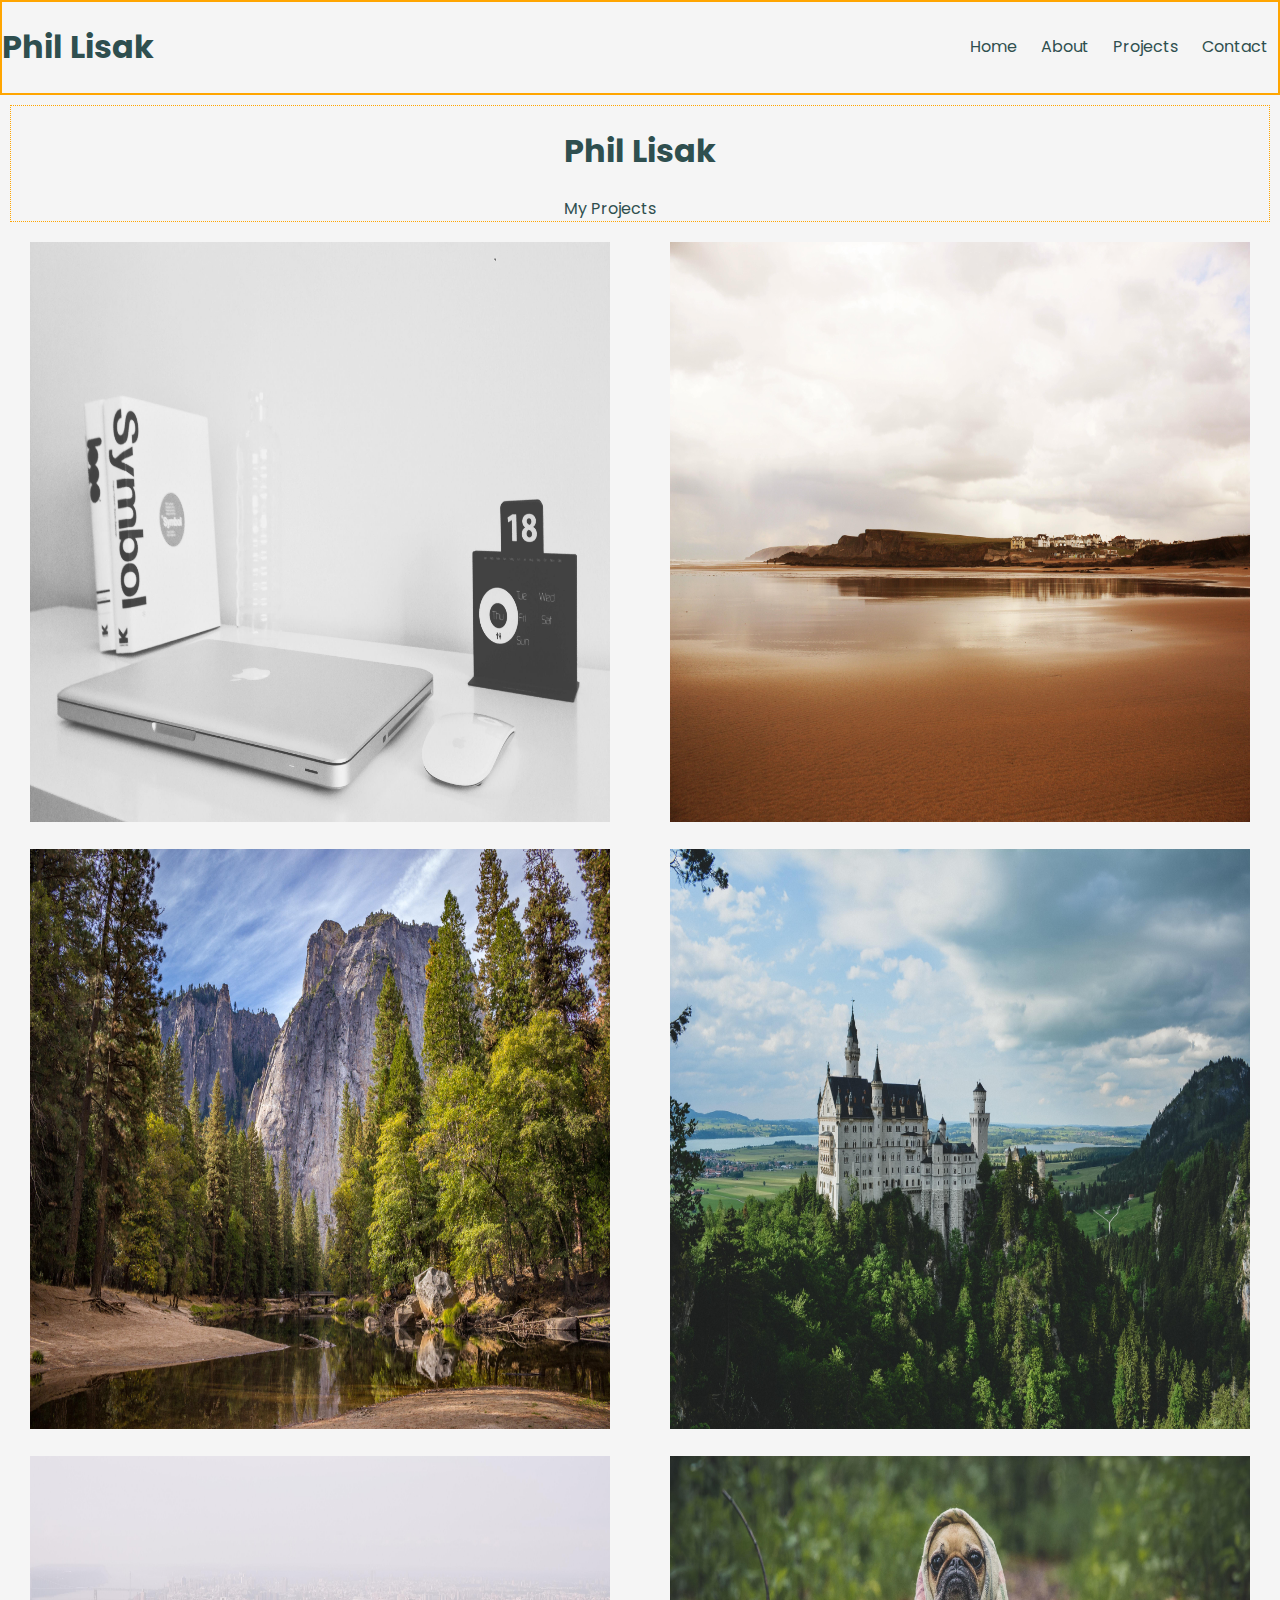
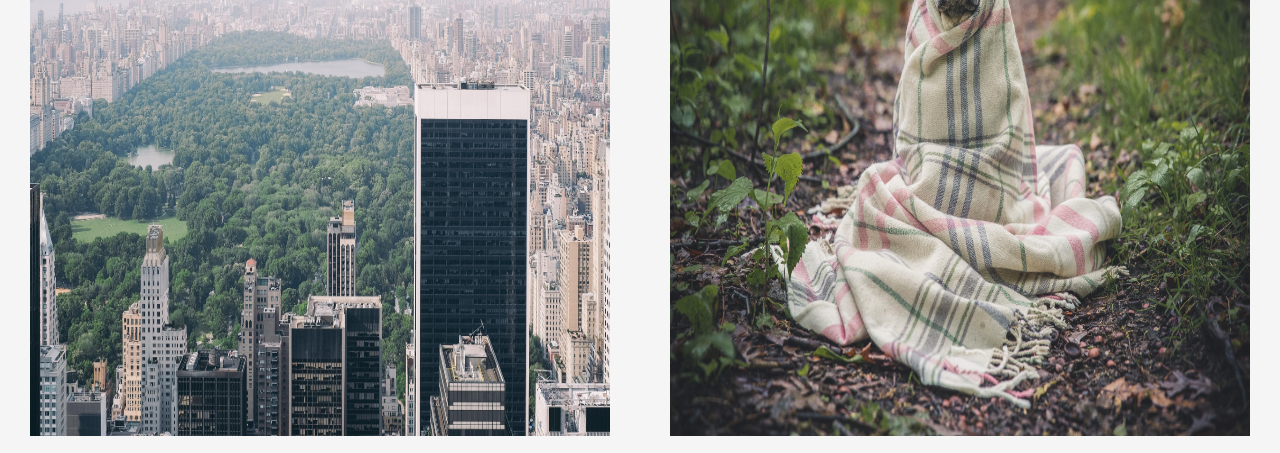
==== commit 8ef289b8: "Figured out how to make the gallery work. Thanks CSS-Tricks!" ====
--- a/index.html
+++ b/index.html
@@ -31,7 +31,7 @@
     <section class="big-box">
         <div>
             <h1>Phil Lisak</h1>
-            <button>My Projects</button>
+            <div class="button">My Projects</div>
         </div>
     </section>
 
@@ -39,22 +39,22 @@
     <section id="gallery">
         <div class="container">
             <div class="item item1">
-                <img src=./images/119-3264x2176.jpg alt="laptop">
+                <img class="image" src=./images/119-3264x2176.jpg alt="laptop">
             </div>
             <div class="item item2">
-                <img src=./images/1055-5472x3648.jpg alt="laptop">
+                <img class="image" src=./images/1055-5472x3648.jpg alt="laptop">
             </div>
             <div class="item item3">
-                <img src=./images/1043-5184x3456.jpg alt="laptop">
+                <img class="image" src=./images/1043-5184x3456.jpg alt="laptop">
             </div>
             <div class="item item4">
-                <img src=./images/1040-4496x3000.jpg alt="laptop">
+                <img class="image" src=./images/1040-4496x3000.jpg alt="laptop">
             </div>
             <div class="item item5">
-                <img src=./images/1029-4887x2759.jpg alt="laptop">
+                <img class="image" src=./images/1029-4887x2759.jpg alt="laptop">
             </div>
             <div class="item item6">
-                <img src=./images/1025-4951x3301.jpg alt="laptop">
+                <img class="image" src=./images/1025-4951x3301.jpg alt="laptop">
             </div>
         </div>
     </section>
--- a/style/index.css
+++ b/style/index.css
@@ -72,12 +72,92 @@
 	align-items: center;
 }
 
-#gallery .container .item .item1 img {
+header .nav-container .navbar nav a {
+	margin: 0 auto;
+	padding: 10px;
+	display: inline-block;
+	color: darkslategray;
+	text-decoration: none;
+	background: transparent;
+}
+
+header .nav-container .navbar nav a:hover {
+	background-color: teal;
+	color: white;
+}
+
+.big-box {
 	display: flex;
-	flex-flow: row nowrap;
-	align-items: center;
+	flex-flow: row wrap;
+	justify-content: space-evenly;
+	margin:  10px 10px;
+	border: 1px dotted orange;
+}
+
+#gallery .container {
+	display: flex;
+	flex-flow: row wrap;
+	justify-content: space-around;
+	padding: 0;
+	margin: 0;
+}
+
+#gallery .container .item1 .image {
+	background-image: url("./images/119-3264x2176.jpg");
+	padding: 5px;
+	width: 200px;
+	height: 150px;
+	margin-top: 10px;
+}
+
+#gallery .container .item2 .image {
+	background-image: url("./images/1055-5472x3648.jpg");
+	padding: 5px;
+	width: 200px;
+	height: 150px;
+	margin-top: 10px;
+}
+
+#gallery .container .item3 .image {
+	background-image: url("./images/1043-5184x3456.jpg");
+	padding: 5px;
+	width: 200px;
+	height: 150px;
+	margin-top: 10px;
+}
+
+#gallery .container .item4 .image {
+	background-image: url("./images/1040-4496x3000.jpg");
+	padding: 5px;
+	width: 200px;
+	height: 150px;
+	margin-top: 10px;
+}
+
+#gallery .container .item5 .image {
+	background-image: url("./images/1029-4887x2759.jpg");
+	padding: 5px;
+	width: 200px;
+	height: 150px;
+	margin-top: 10px;
+}
+
+#gallery .container .item6 .image {
+	background-image: url("./images/1025-4951x3301.jpg");
+	padding: 5px;
+	width: 200px;
+	height: 150px;
+	margin-top: 10px;
+}
+
+#gallery .container .item .image {
+	flex-flow: row wrap;
+	width: 600px;
+	height: 600px;
+	justify-content: space-around;
+	align-items: center; 
 	box-sizing: border-box;
-	padding: 20px;
-	border: 2px solid black;
-	width: 100%;
+	padding: 10px;
+	border: none;
+	margin: 0 auto;
 }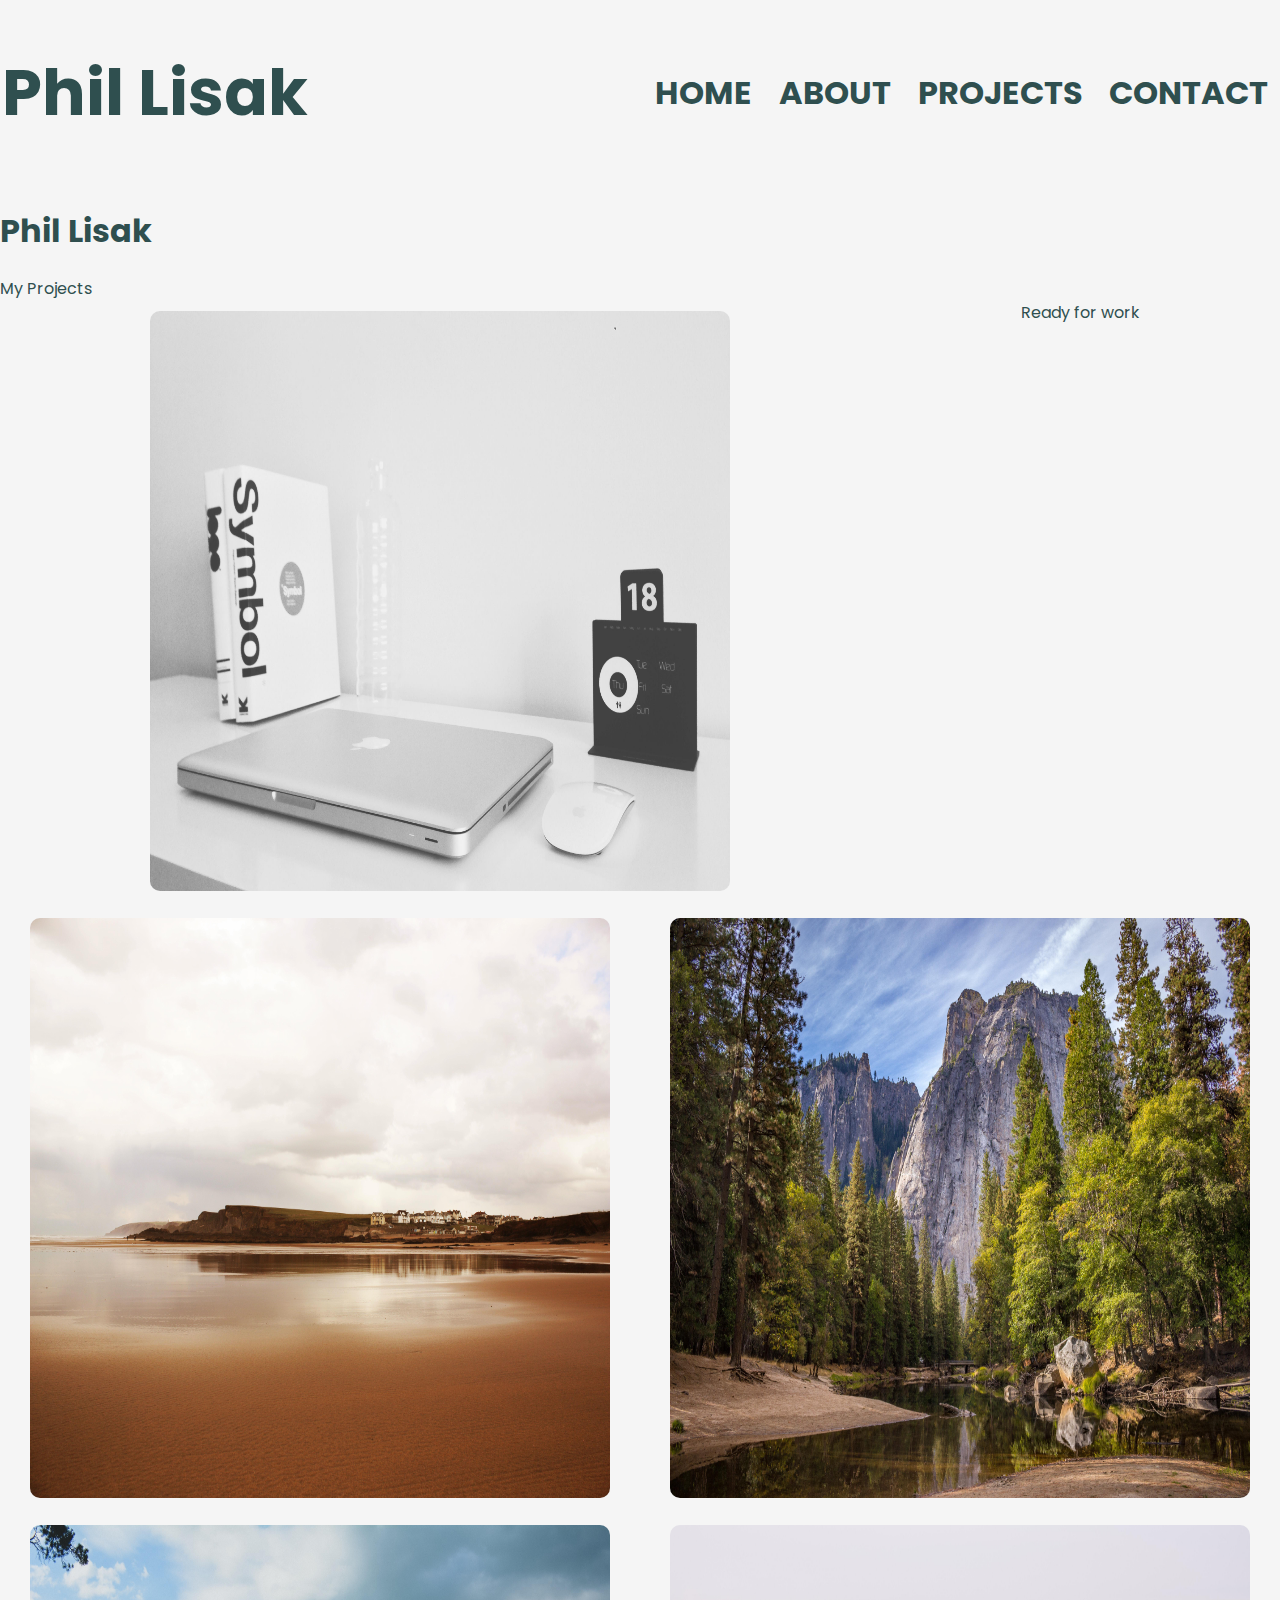
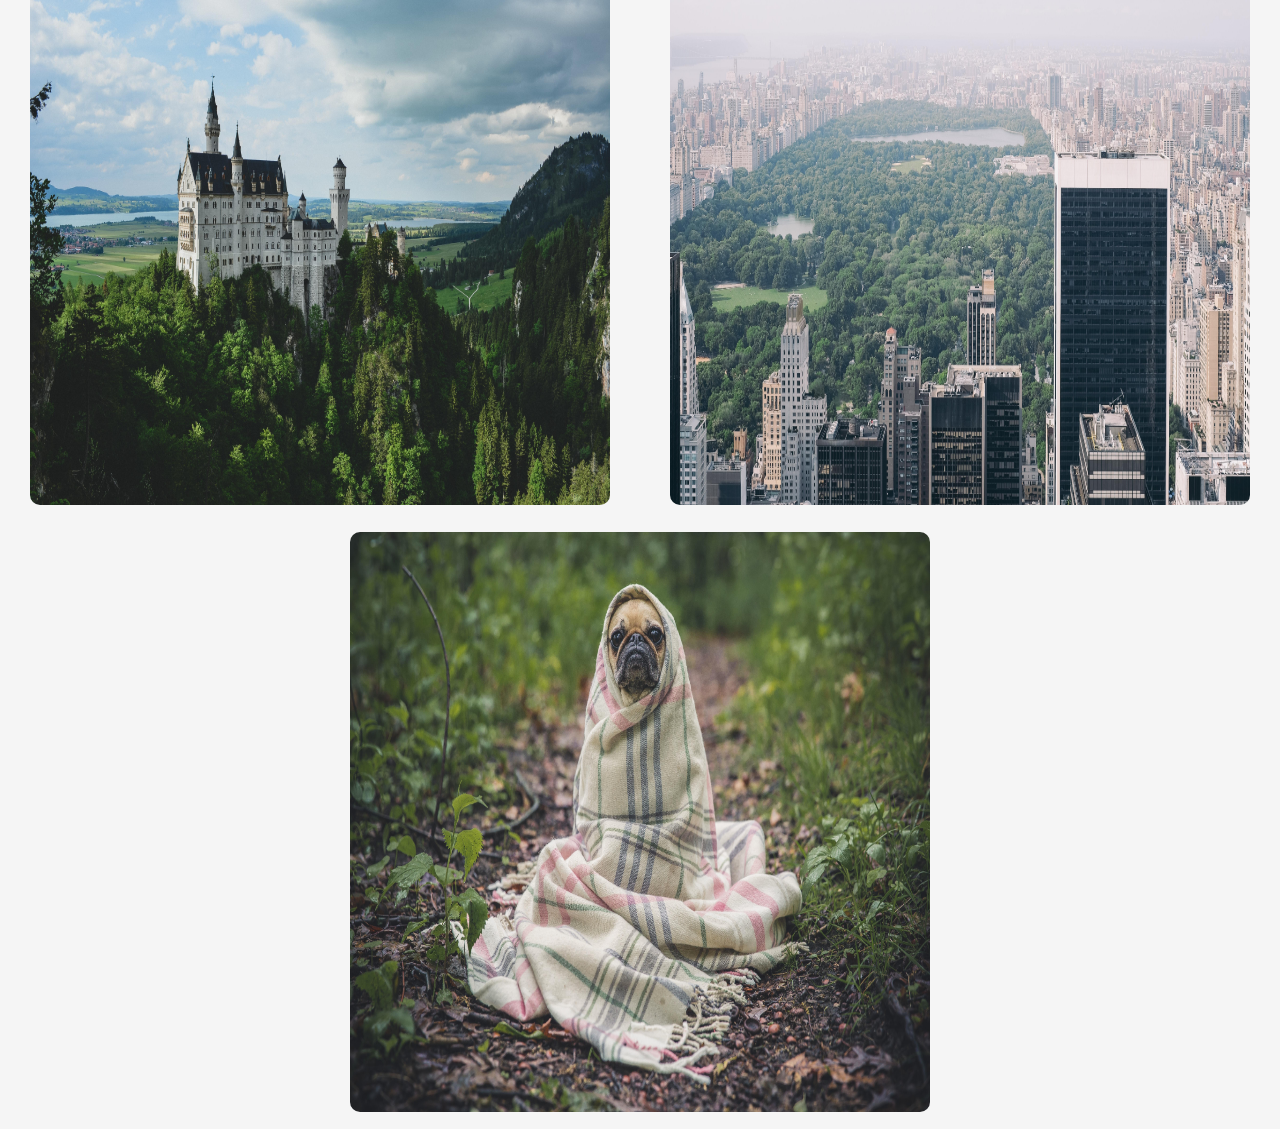
==== commit afda71a5: "Added new image and made changes to flex" ====
--- a/index.html
+++ b/index.html
@@ -39,22 +39,23 @@
     <section id="gallery">
         <div class="container">
             <div class="item item1">
-                <img class="image" src=./images/119-3264x2176.jpg alt="laptop">
+                <img class="image" src=./images/119-3264x2176.jpg alt="Laptop on a desk with books">
             </div>
+            <div class="caption">Ready for work</div>
             <div class="item item2">
-                <img class="image" src=./images/1055-5472x3648.jpg alt="laptop">
+                <img class="image" src=./images/1055-5472x3648.jpg alt="A desert mirage">
             </div>
             <div class="item item3">
-                <img class="image" src=./images/1043-5184x3456.jpg alt="laptop">
+                <img class="image" src=./images/1043-5184x3456.jpg alt="A river flowing through a forest">
             </div>
             <div class="item item4">
-                <img class="image" src=./images/1040-4496x3000.jpg alt="laptop">
+                <img class="image" src=./images/1040-4496x3000.jpg alt="Ancient palace on a hilltop">
             </div>
             <div class="item item5">
-                <img class="image" src=./images/1029-4887x2759.jpg alt="laptop">
+                <img class="image" src=./images/1029-4887x2759.jpg alt="Central Park from a high window">
             </div>
             <div class="item item6">
-                <img class="image" src=./images/1025-4951x3301.jpg alt="laptop">
+                <img class="image" src=./images/1025-4951x3301.jpg alt="A pug in a blanket">
             </div>
         </div>
     </section>
--- a/style/index.css
+++ b/style/index.css
@@ -66,10 +66,14 @@
 }
 
 header .nav-container {
-	border: 2px solid orange;
+	border: 2px solid transparent;
 	display: flex;
 	justify-content: space-between;
 	align-items: center;
+}
+header .nav-container {
+	font-size: 2em;
+	font-weight: bold;
 }
 
 header .nav-container .navbar nav a {
@@ -77,21 +81,24 @@
 	padding: 10px;
 	display: inline-block;
 	color: darkslategray;
+	text-transform: uppercase;
 	text-decoration: none;
 	background: transparent;
 }
 
 header .nav-container .navbar nav a:hover {
-	background-color: teal;
+	background-color: skyblue;
 	color: white;
 }
 
-.big-box {
+section .big-box div {
 	display: flex;
 	flex-flow: row wrap;
-	justify-content: space-evenly;
-	margin:  10px 10px;
-	border: 1px dotted orange;
+	justify-content: center;
+}
+
+.big-box {
+	background-image: url("./images/177-2515x1830.jpg");
 }
 
 #gallery .container {
@@ -108,6 +115,11 @@
 	width: 200px;
 	height: 150px;
 	margin-top: 10px;
+}
+.caption {
+	display: flex;
+	flex-flow: row wrap;
+	align-items: flex-start;
 }
 
 #gallery .container .item2 .image {
@@ -158,6 +170,7 @@
 	align-items: center; 
 	box-sizing: border-box;
 	padding: 10px;
-	border: none;
+	border-radius: 20px;
 	margin: 0 auto;
-}+}
+
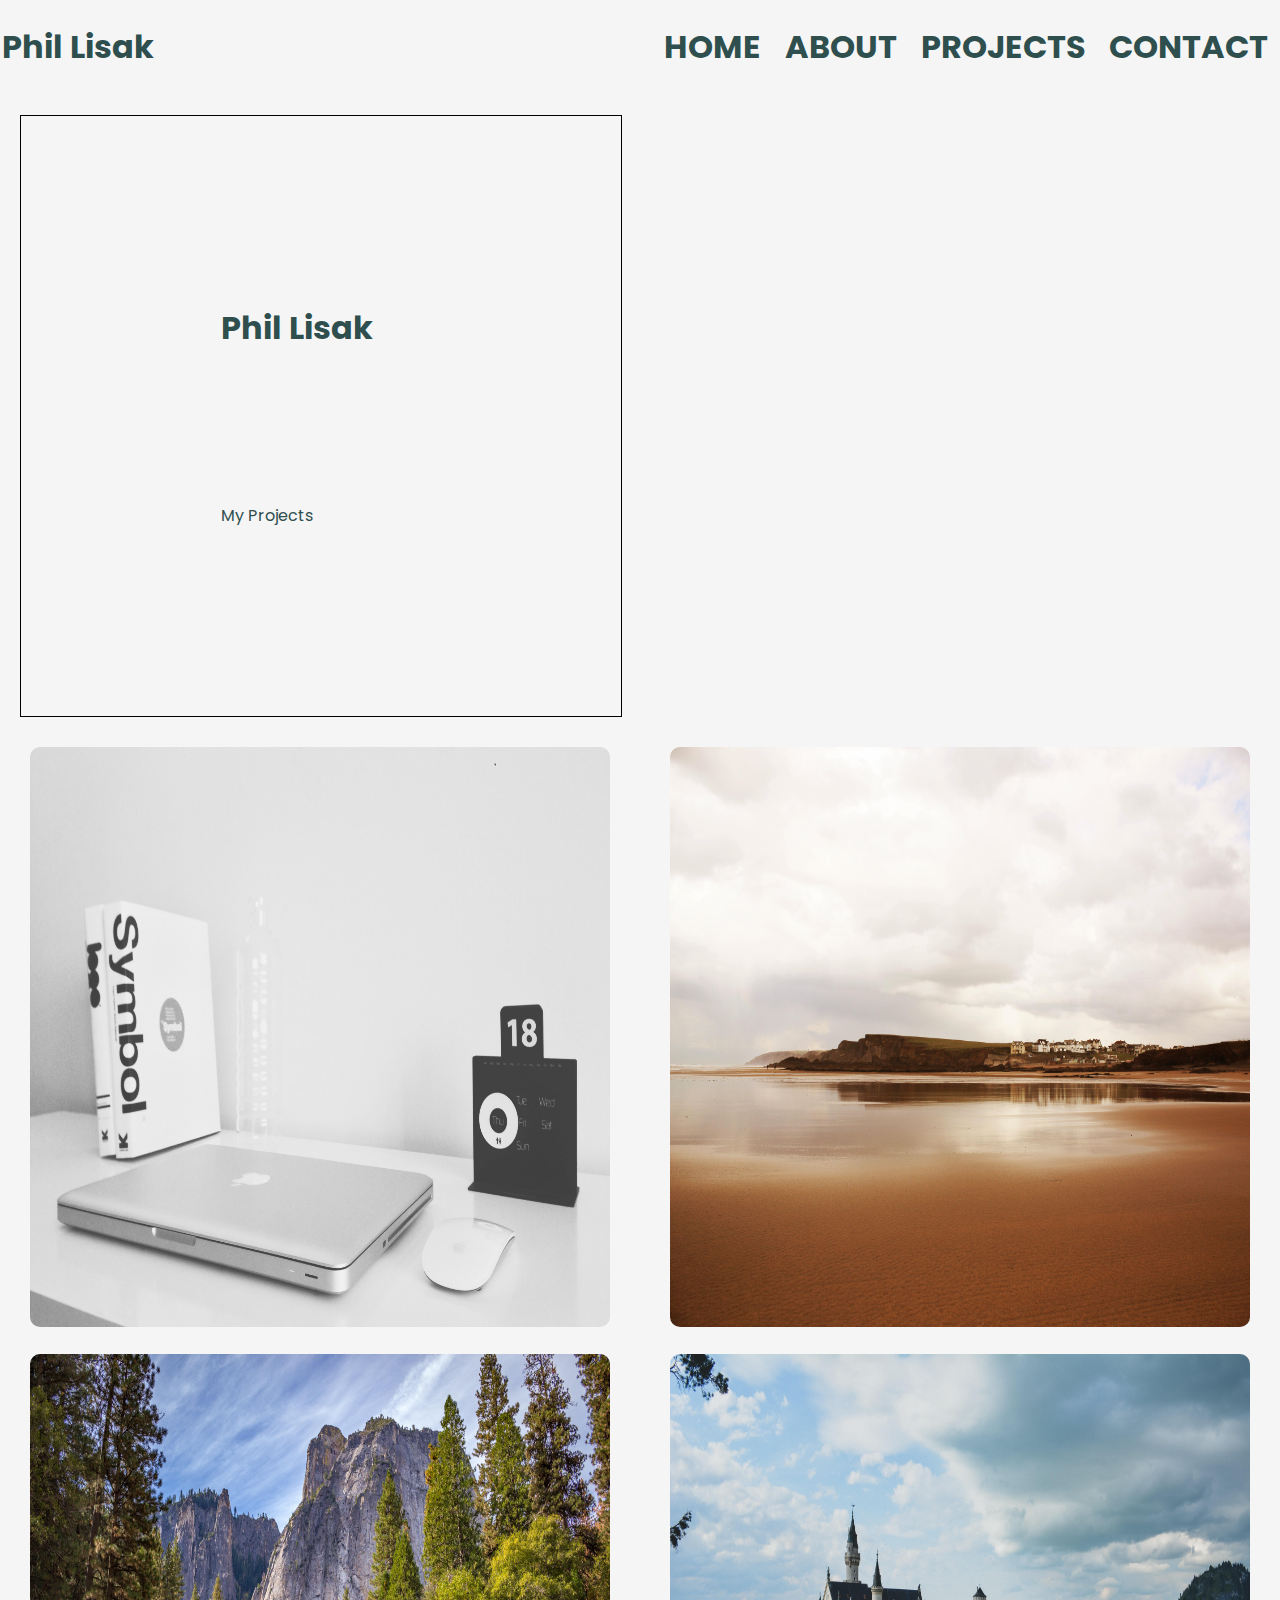
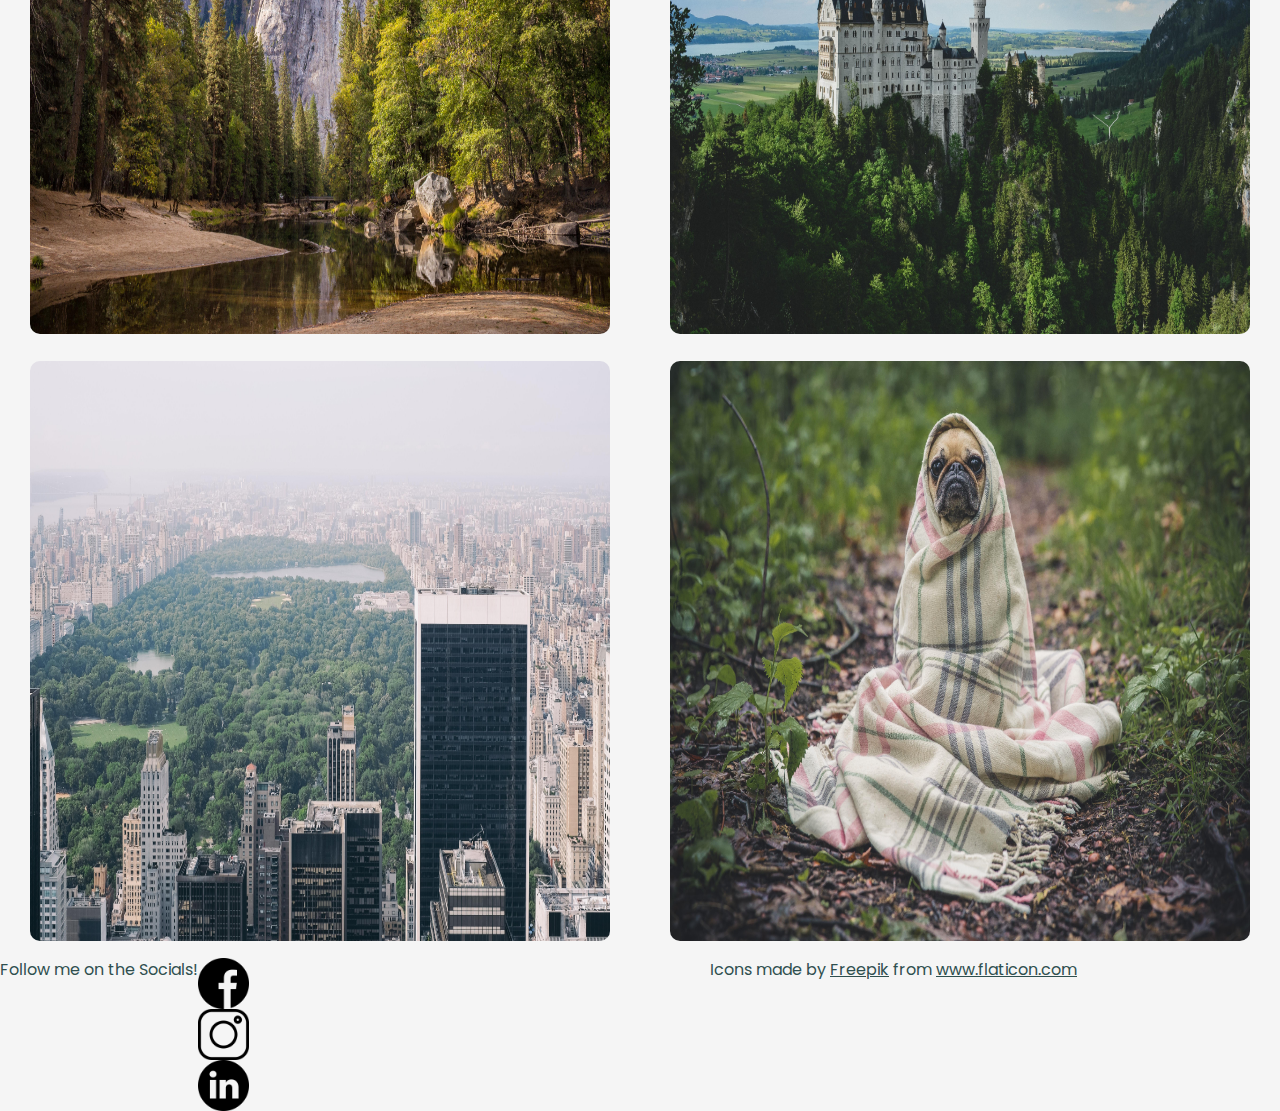
==== commit 183adb44: "Updated CSS Styles and Markup" ====
--- a/index.html
+++ b/index.html
@@ -4,7 +4,7 @@
 <head>
     <meta charset="UTF-8">
     <meta name="viewport" content="width=device-width, initial-scale=1.0">
-    <title>PHIL LISAK | MISUNDERSTOOD GENIUS</title>
+    <title>PHIL LISAK | UNDERACHIEVER</title>
     <link rel="stylesheet" href="./style/index.css">
     <link href="https://fonts.googleapis.com/css2?family=Poppins&display=swap" rel="stylesheet">
 </head>
@@ -30,7 +30,7 @@
     <!-- Wireframe Big Box Section -->
     <section class="big-box">
         <div>
-            <h1>Phil Lisak</h1>
+            <h1 class="namebox">Phil Lisak</h1>
             <div class="button">My Projects</div>
         </div>
     </section>
@@ -41,7 +41,6 @@
             <div class="item item1">
                 <img class="image" src=./images/119-3264x2176.jpg alt="Laptop on a desk with books">
             </div>
-            <div class="caption">Ready for work</div>
             <div class="item item2">
                 <img class="image" src=./images/1055-5472x3648.jpg alt="A desert mirage">
             </div>
@@ -63,6 +62,23 @@
 
 <!-- Footer and Lower Navbar Section -->
 <footer>
+    <div class="footnav">
+        <p>Follow me on the Socials!</p>
+        <div class="socnav">
+            <a href='https://www.facebook.com/4degreesN'>
+                <img class="fbicon" src='./images/facebook.png'></a>
+            <a href='https://www.instagram.com/vigilantebagel/'>
+                <img class="gramicon" src='./images/insta.png'></a>
+            <a href='https://www.linkedin.com/in/plisak/'>
+                <img class="linkicon" src='./images/linkedin.png'></a>
+        </div>
+
+        <div class="socials">Icons made by <a href="https://www.flaticon.com/authors/freepik"
+                title="Freepik">Freepik</a>
+            from <a href="https://www.flaticon.com/" title="Flaticon">www.flaticon.com</a>
+        </div>
+    </div>
+
 
 </footer>
 
--- a/style/index.css
+++ b/style/index.css
@@ -71,7 +71,8 @@
 	justify-content: space-between;
 	align-items: center;
 }
-header .nav-container {
+
+header .nav-container a {
 	font-size: 2em;
 	font-weight: bold;
 }
@@ -91,14 +92,21 @@
 	color: white;
 }
 
-section .big-box div {
-	display: flex;
-	flex-flow: row wrap;
-	justify-content: center;
-}
-
-.big-box {
-	background-image: url("./images/177-2515x1830.jpg");
+section.big-box {
+	display: flex;
+	flex-flow: row nowrap;
+	border: 1px solid black;
+	justify-content: space-around;
+	align-items: center;
+	margin: 20px;
+	width: 600px;
+	height: 600px;
+}
+
+section.big-box .namebox {
+	width: 200px;
+	height: 200px;
+	margin: auto;
 }
 
 #gallery .container {
@@ -116,11 +124,12 @@
 	height: 150px;
 	margin-top: 10px;
 }
-.caption {
-	display: flex;
-	flex-flow: row wrap;
-	align-items: flex-start;
-}
+
+/* .caption {
+	display: flex;
+	flex-flow: row wrap;
+	align-items: flex-start;
+} */
 
 #gallery .container .item2 .image {
 	background-image: url("./images/1055-5472x3648.jpg");
@@ -174,3 +183,32 @@
 	margin: 0 auto;
 }
 
+footer .footnav {
+	background: transparent;
+	display: flex;
+	justify-content: flex-start;
+	text-align: center;
+}
+
+.footnav .socnav img {
+	display: flex;
+	flex-flow: row wrap;
+	width: 10%;
+	justify-content: flex-end;
+	/* align-items: flex-end; */
+}
+
+/* .socnav .fbicon {
+	width: 10%;
+	align-items: flex-start;
+}
+
+.socnav .gramicon {
+	width: 10%;
+	align-items: flex-start;
+}
+
+.socnav img.linkicon {
+	width: 10%;
+	align-items: flex-start;
+} */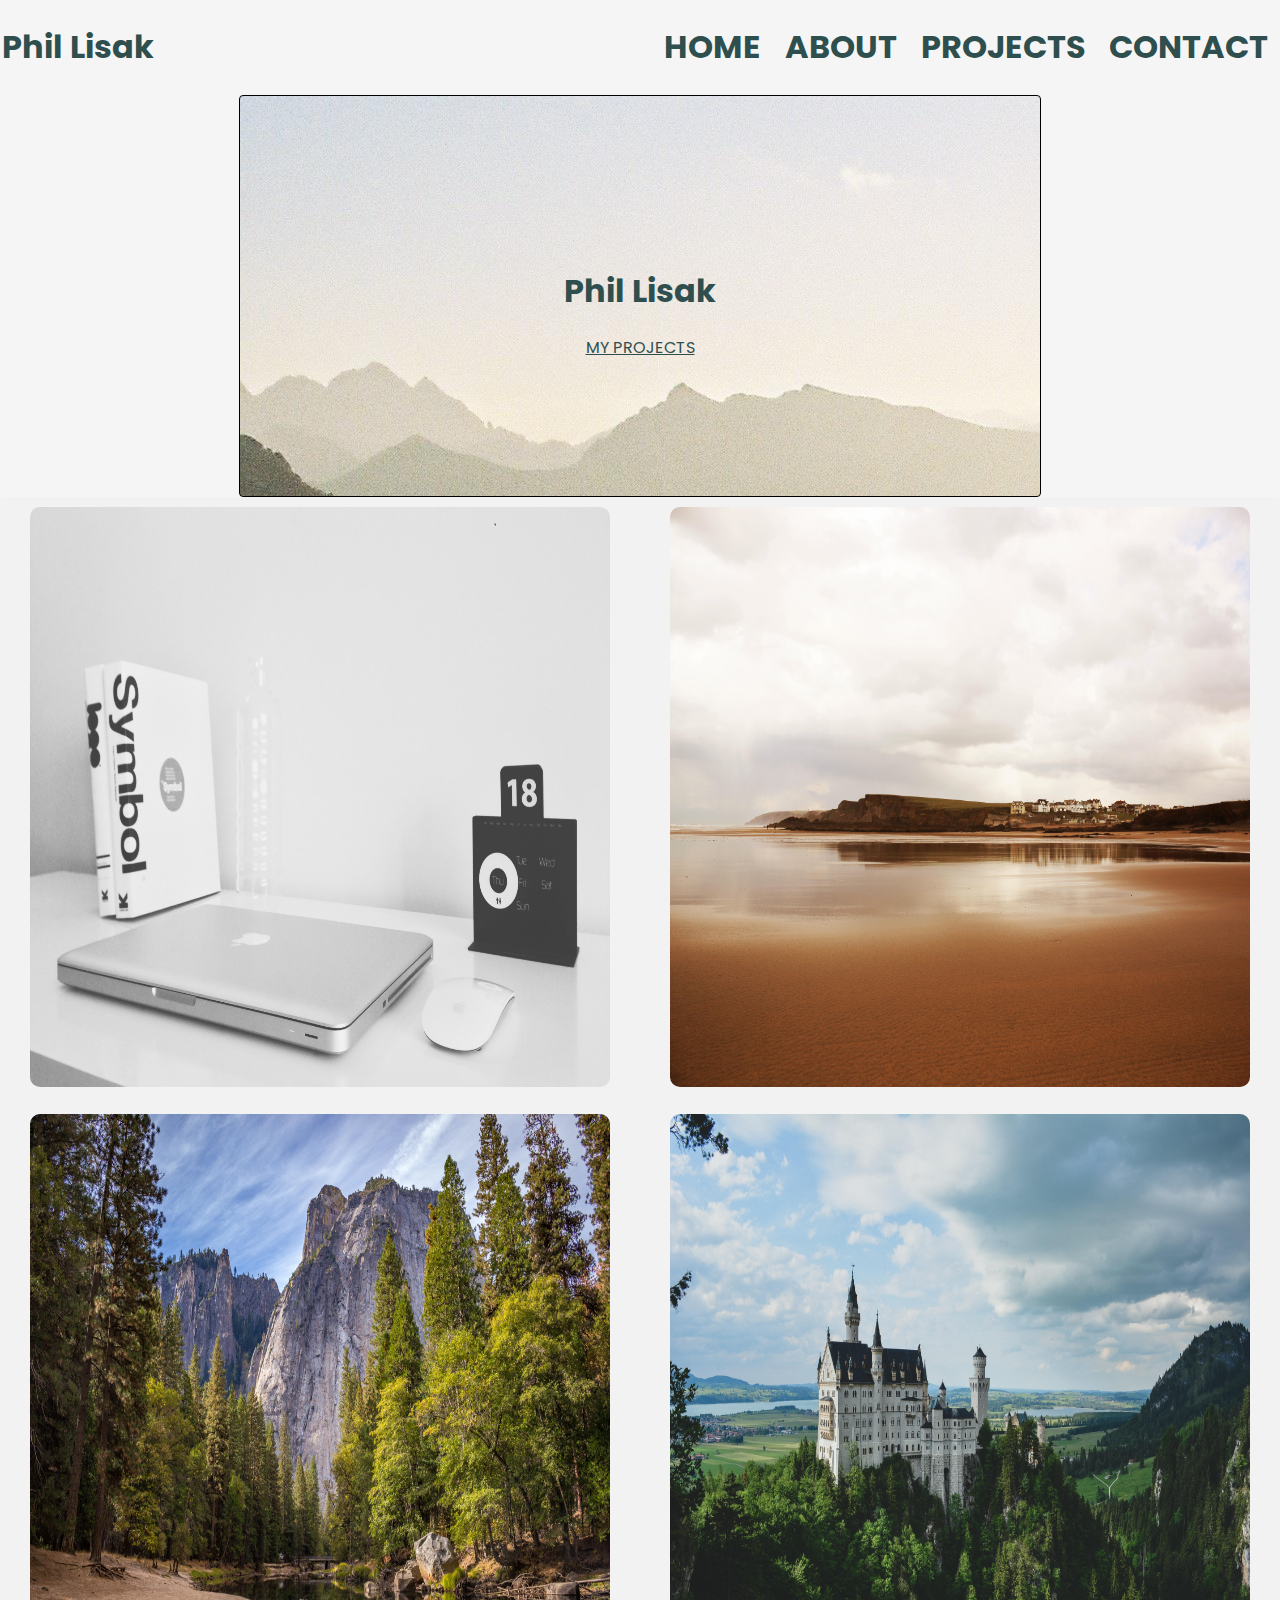
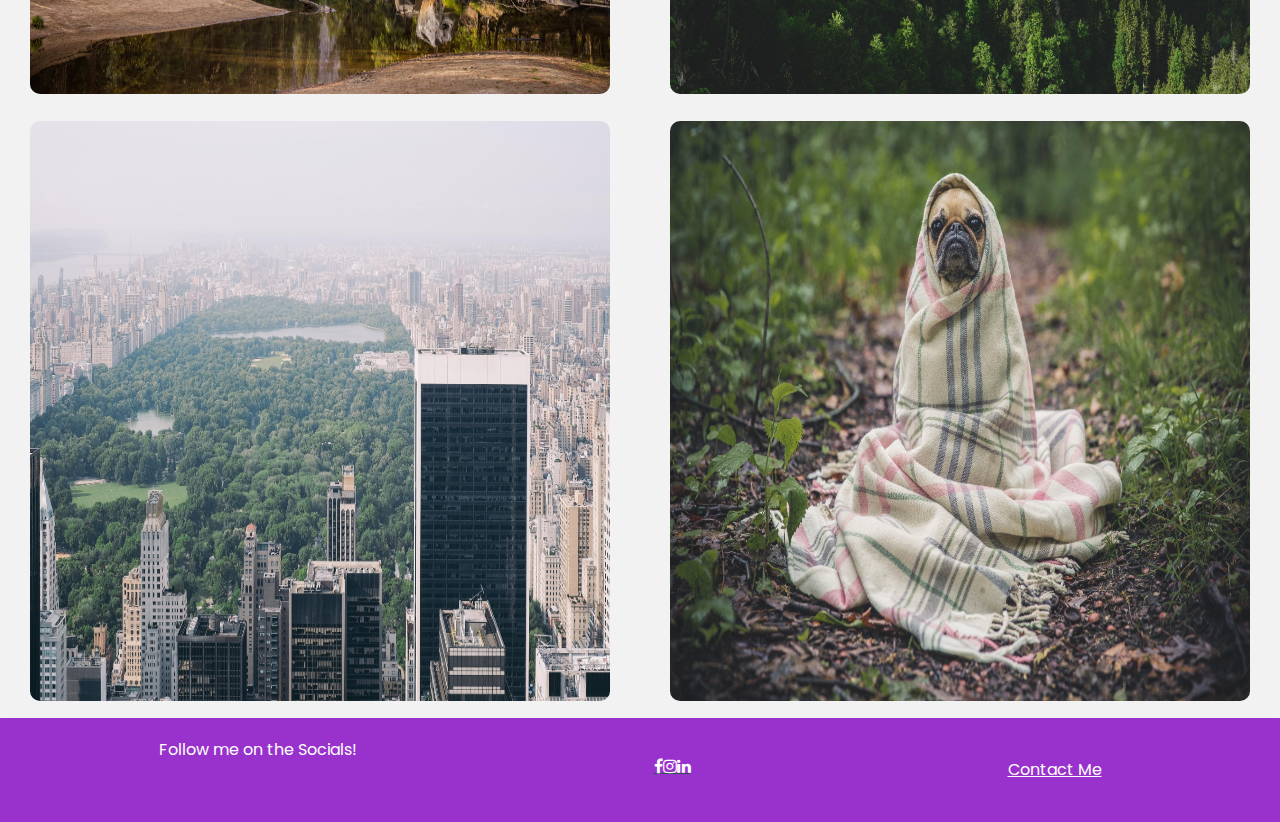
==== commit 802f33a5: "Copy for pages complete, more changes made to styles. Still working on Footer section" ====
--- a/index.html
+++ b/index.html
@@ -7,6 +7,8 @@
     <title>PHIL LISAK | UNDERACHIEVER</title>
     <link rel="stylesheet" href="./style/index.css">
     <link href="https://fonts.googleapis.com/css2?family=Poppins&display=swap" rel="stylesheet">
+    <meta name="viewport" content="width=device-width, initial-scale=1">
+    <link rel="stylesheet" href="https://cdnjs.cloudflare.com/ajax/libs/font-awesome/4.7.0/css/font-awesome.min.css">
 </head>
 
 <!-- Header and Navbar Section -->
@@ -28,12 +30,14 @@
 
 <body>
     <!-- Wireframe Big Box Section -->
-    <section class="big-box">
-        <div>
-            <h1 class="namebox">Phil Lisak</h1>
-            <div class="button">My Projects</div>
-        </div>
-    </section>
+    <div class="big-container">
+        <section class="big-box">
+            <div>
+                <h1 class="namebox">Phil Lisak</h1>
+                <div class="button"><a href="./projects.html">My Projects</a></div>
+            </div>
+        </section>
+    </div>
 
     <!-- Flex Gallery Section -->
     <section id="gallery">
@@ -61,21 +65,20 @@
 </body>
 
 <!-- Footer and Lower Navbar Section -->
-<footer>
+
+<footer class="shoebox">
     <div class="footnav">
         <p>Follow me on the Socials!</p>
         <div class="socnav">
             <a href='https://www.facebook.com/4degreesN'>
-                <img class="fbicon" src='./images/facebook.png'></a>
+                <i class="fa fa-facebook"></i></a>
             <a href='https://www.instagram.com/vigilantebagel/'>
-                <img class="gramicon" src='./images/insta.png'></a>
+                <i class="fa fa-instagram"></i></a>
             <a href='https://www.linkedin.com/in/plisak/'>
-                <img class="linkicon" src='./images/linkedin.png'></a>
+                <i class="fa fa-linkedin"></i></a>
         </div>
-
-        <div class="socials">Icons made by <a href="https://www.flaticon.com/authors/freepik"
-                title="Freepik">Freepik</a>
-            from <a href="https://www.flaticon.com/" title="Flaticon">www.flaticon.com</a>
+        <div class="contact">
+            <a href="./contact.html">Contact Me</a>
         </div>
     </div>
 
--- a/style/index.css
+++ b/style/index.css
@@ -65,6 +65,8 @@
 	font-weight: bold;
 }
 
+/* Header Section */
+
 header .nav-container {
 	border: 2px solid transparent;
 	display: flex;
@@ -92,21 +94,37 @@
 	color: white;
 }
 
+/* Big-Box Marquee */
+
+.big-container {
+	display: flex;
+	justify-content: center;
+}
+
 section.big-box {
+	background-image: url('/images/177-2515x1830.jpg');
+	display: flex;
+	flex-flow: row wrap;
+	border: 1px solid black;
+	border-radius: 4px;
+	width: 800px;
+	height: 400px;
+	justify-content: space-around;
+	align-items: center;
+
+}
+
+section .button {
 	display: flex;
 	flex-flow: row nowrap;
-	border: 1px solid black;
-	justify-content: space-around;
-	align-items: center;
-	margin: 20px;
-	width: 600px;
-	height: 600px;
-}
-
-section.big-box .namebox {
-	width: 200px;
-	height: 200px;
-	margin: auto;
+	justify-content: center;
+	background-color: transparent;
+	text-decoration: none;
+	text-transform: uppercase;
+	box-sizing: border-box;
+	width: 150px;
+	height: 10px;
+	margin: 0 auto;
 }
 
 #gallery .container {
@@ -117,6 +135,10 @@
 	margin: 0;
 }
 
+#gallery .container .image:hover {
+	opacity: 0.5;
+}
+
 #gallery .container .item1 .image {
 	background-image: url("./images/119-3264x2176.jpg");
 	padding: 5px;
@@ -124,12 +146,6 @@
 	height: 150px;
 	margin-top: 10px;
 }
-
-/* .caption {
-	display: flex;
-	flex-flow: row wrap;
-	align-items: flex-start;
-} */
 
 #gallery .container .item2 .image {
 	background-image: url("./images/1055-5472x3648.jpg");
@@ -183,32 +199,62 @@
 	margin: 0 auto;
 }
 
-footer .footnav {
-	background: transparent;
-	display: flex;
-	justify-content: flex-start;
-	text-align: center;
-}
-
-.footnav .socnav img {
-	display: flex;
-	flex-flow: row wrap;
-	width: 10%;
-	justify-content: flex-end;
-	/* align-items: flex-end; */
-}
-
-/* .socnav .fbicon {
-	width: 10%;
+/* Footer */
+
+footer.shoebox div {
+	display: flex;
+	background-color: darkorchid;
+	color: whitesmoke;
+	padding: 20px;
+	justify-content: space-around;
 	align-items: flex-start;
 }
 
-.socnav .gramicon {
-	width: 10%;
-	align-items: flex-start;
-}
-
-.socnav img.linkicon {
-	width: 10%;
-	align-items: flex-start;
-} */+.shoebox .footnav p { /*This is the Follow Me text */
+	display: flex;
+	justify-content: space-between;
+	color: white;
+}
+
+.socnav .fa { /* This is the icon flex */
+	display: flex;
+	color: white;
+	align-items: space-around;
+}
+
+.shoebox .contact a { /* This is the Contact Me button */
+	display: flex;
+	color: white;
+}
+
+/* Form help from freecodecamp.com */
+
+input[type=text], select, textarea {
+	width: 100%; 
+	padding: 12px;  
+	border: 1px solid gray; 
+	border-radius: 4px; 
+	box-sizing: border-box; 
+	margin-top: 6px;
+	margin-bottom: 16px;
+	resize: vertical;
+}
+
+input[type=submit] {
+	background-color: #4CAF50;
+	color: white;
+	padding: 12px 20px;
+	border: none;
+	border-radius: 4px;
+	cursor: pointer;
+}
+
+input[type=submit]:hover {
+	background-color: #45a049;
+}
+
+.container {
+	border-radius: 5px;
+	background-color: #f2f2f2;
+	padding: 20px;
+}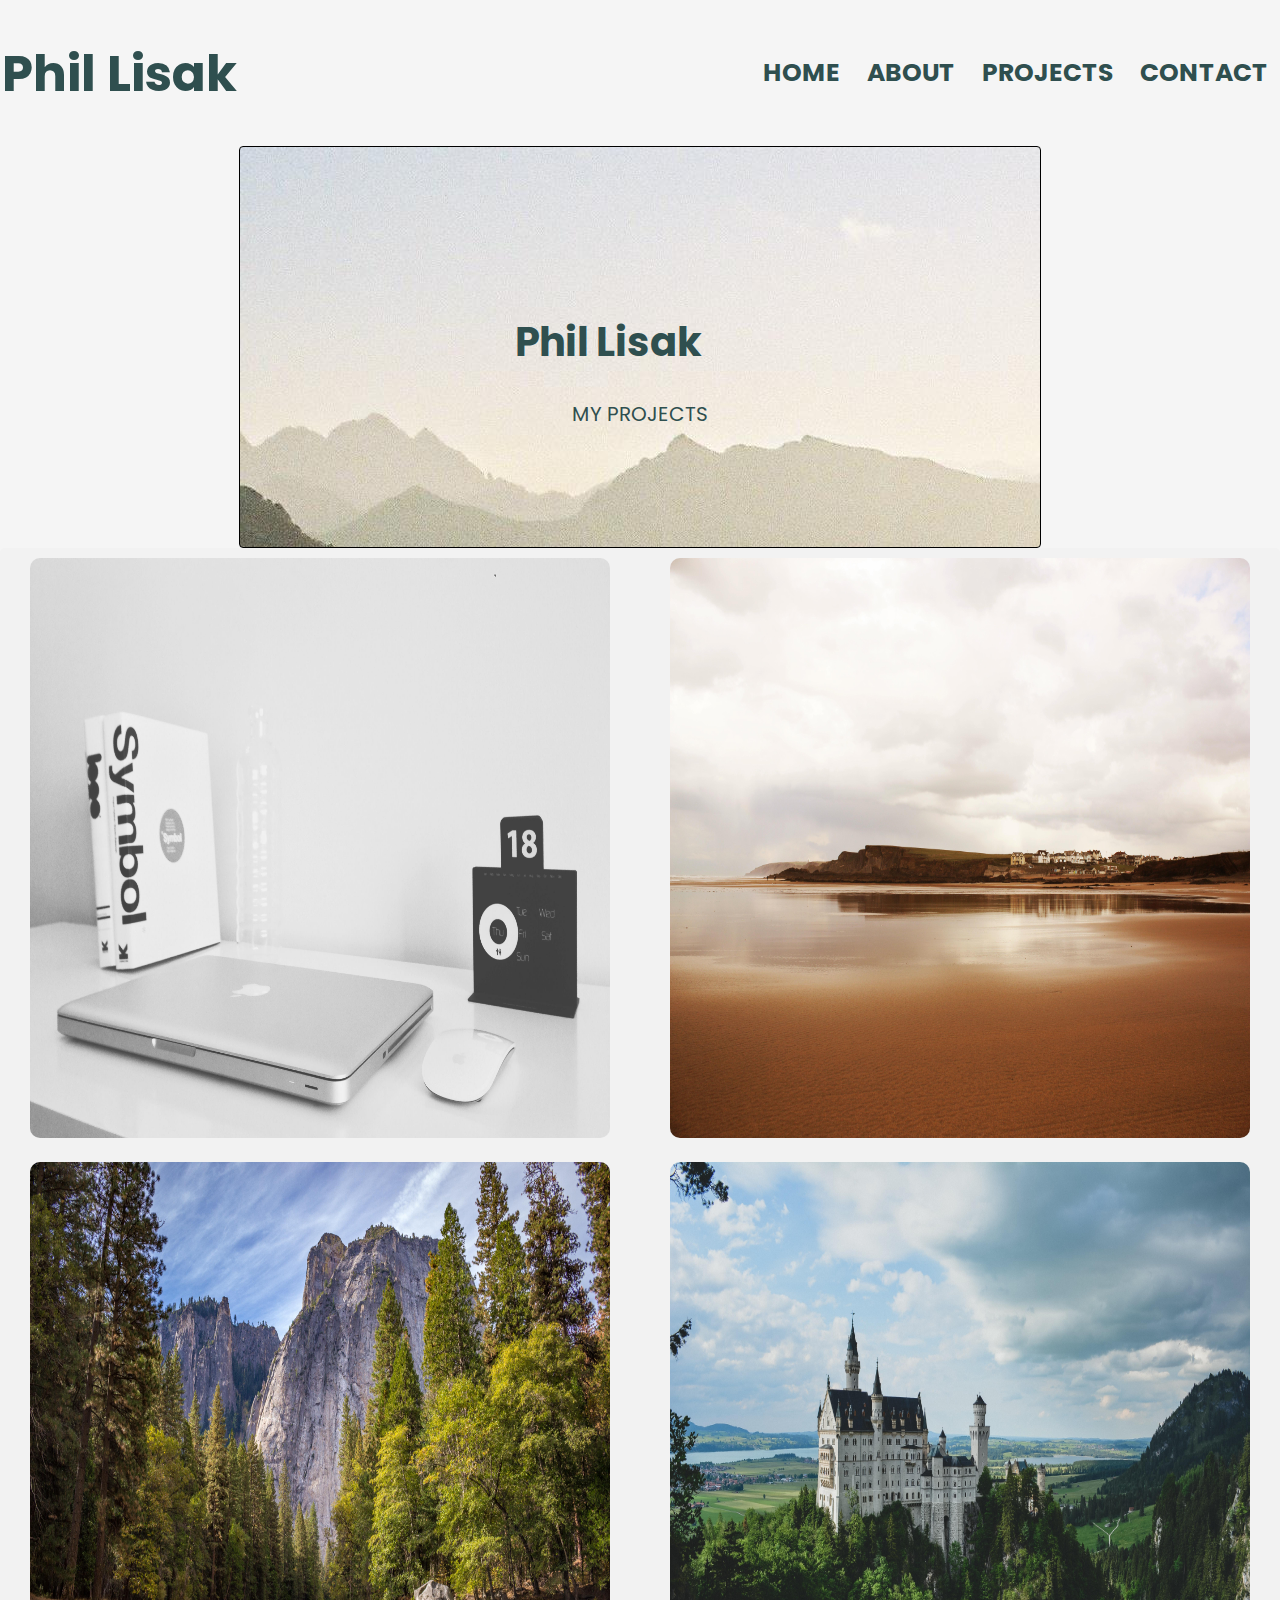
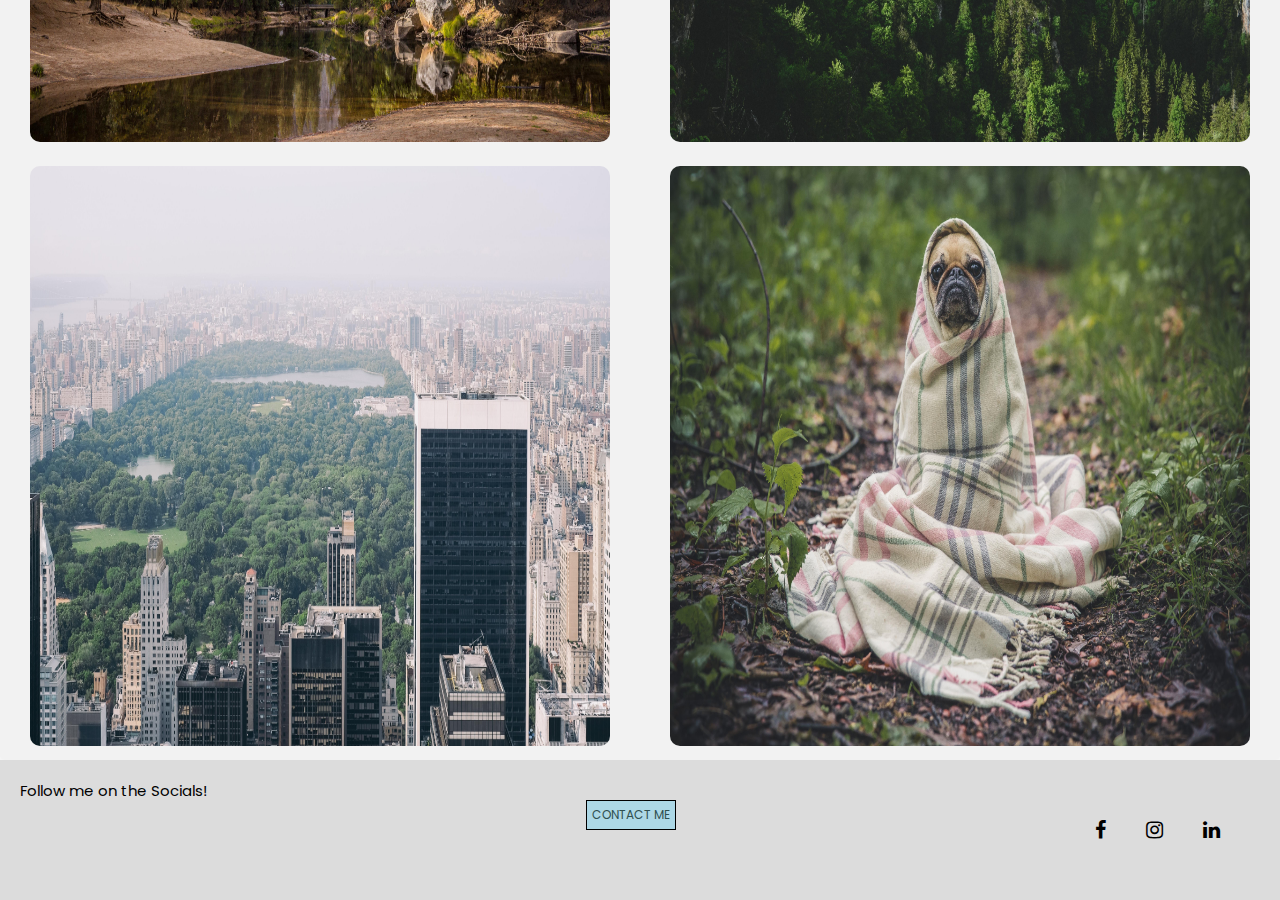
==== commit b61a669f: "Finished" ====
--- a/index.html
+++ b/index.html
@@ -69,6 +69,9 @@
 <footer class="shoebox">
     <div class="footnav">
         <p>Follow me on the Socials!</p>
+        <div class="contact">
+            <a href="./contact.html">Contact Me</a>
+        </div>
         <div class="socnav">
             <a href='https://www.facebook.com/4degreesN'>
                 <i class="fa fa-facebook"></i></a>
@@ -77,12 +80,7 @@
             <a href='https://www.linkedin.com/in/plisak/'>
                 <i class="fa fa-linkedin"></i></a>
         </div>
-        <div class="contact">
-            <a href="./contact.html">Contact Me</a>
-        </div>
     </div>
-
-
 </footer>
 
 </html>--- a/style/index.css
+++ b/style/index.css
@@ -48,6 +48,9 @@
 }
 /* End of Reset */
 
+html {
+	font-size: 62.5%;
+}
 * {
 	color: darkslategray;
 }
@@ -72,10 +75,11 @@
 	display: flex;
 	justify-content: space-between;
 	align-items: center;
+	font-size: 2.5rem;
 }
 
 header .nav-container a {
-	font-size: 2em;
+	font-size: 2.5rem;
 	font-weight: bold;
 }
 
@@ -99,6 +103,7 @@
 .big-container {
 	display: flex;
 	justify-content: center;
+	font-size: 2rem;
 }
 
 section.big-box {
@@ -116,16 +121,34 @@
 
 section .button {
 	display: flex;
-	flex-flow: row nowrap;
+	flex-flow: row wrap;
 	justify-content: center;
 	background-color: transparent;
-	text-decoration: none;
 	text-transform: uppercase;
 	box-sizing: border-box;
-	width: 150px;
+	width: 250px;
 	height: 10px;
 	margin: 0 auto;
 }
+
+section .button a {
+	text-decoration: none;
+}
+
+section .button a:hover {
+	box-sizing: border-box;
+	animation: reveal 3000ms ease-in-out forwards 200ms, glow 2500ms linear infinite 2000ms;
+}
+
+/* Animation help from https://freefrontend.com/css-text-animations/ - Luminence */
+
+@keyframes reveal {
+    80%  {letter-spacing: 8px;}
+	100% {background-size: 300% 300%;}
+}
+@keyframes glow {
+    40% {text-shadow: 0 0 8px #fff;}
+}  
 
 #gallery .container {
 	display: flex;
@@ -203,31 +226,81 @@
 
 footer.shoebox div {
 	display: flex;
-	background-color: darkorchid;
+	background-color: gainsboro;
 	color: whitesmoke;
 	padding: 20px;
-	justify-content: space-around;
+	justify-content: space-between;
 	align-items: flex-start;
 }
 
 .shoebox .footnav p { /*This is the Follow Me text */
 	display: flex;
+	justify-content: center;
+	font-size: 1.5rem;
+	color: black;
+}
+
+.footnav .socnav .fa { /* This is the icon flex */
+	display: flex;
+	flex-direction: column;
+	color: black;
+	font-size: 2rem;
+	margin: 20px;
+}
+
+.footnav .socnav a {
+	text-decoration: none;
+}
+
+.shoebox .contact a { /* This is the Contact Me button */
+	display: flex;
+	border: 1px solid black;
+	padding: 5px;
+	text-decoration: none;
+	font-size: 1.2rem;
+	text-transform: uppercase;
+	background: lightblue;
+	color: darkslategrey;
+}
+
+.shoebox .contact a:hover {
+	background: aliceblue;
+}
+
+/* About Page */
+
+.container {
+	width: 100%;
+	display: flex;
+	box-sizing: border-box;
+}
+
+.container img {
+	width: 30%;
+}
+
+article {
+	display: flex;
+	width: 70%;
 	justify-content: space-between;
-	color: white;
-}
-
-.socnav .fa { /* This is the icon flex */
-	display: flex;
-	color: white;
-	align-items: space-around;
-}
-
-.shoebox .contact a { /* This is the Contact Me button */
-	display: flex;
-	color: white;
+	font-size: 1.8rem;
+	padding: 10px;
+}
+
+article.about {
+	flex-flow: column wrap;
+	justify-content: center;
 }
 
 /* Form help from freecodecamp.com */
+
+.container form {
+	display: flex;
+	justify-content: space-evenly;
+	flex-direction: column;
+	margin: 0 auto;
+	width: 50%;
+}
 
 input[type=text], select, textarea {
 	width: 100%; 
